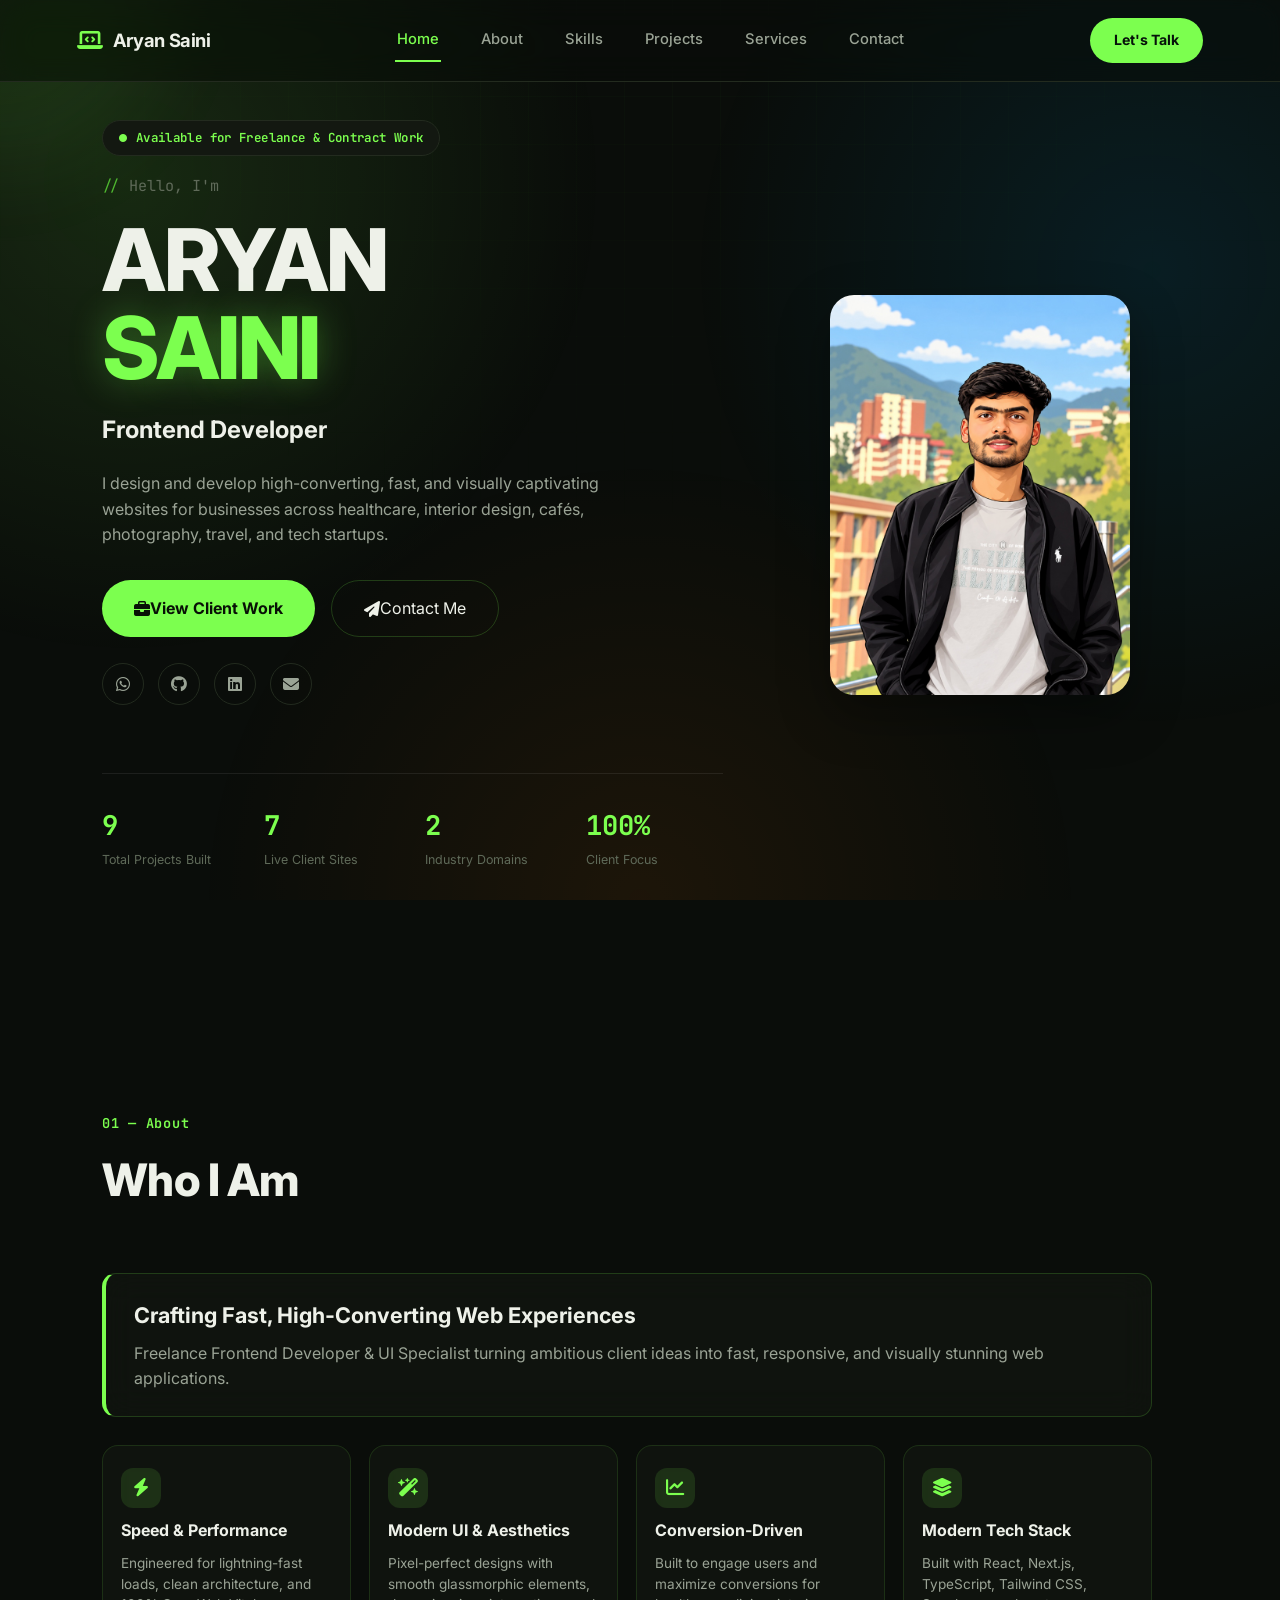
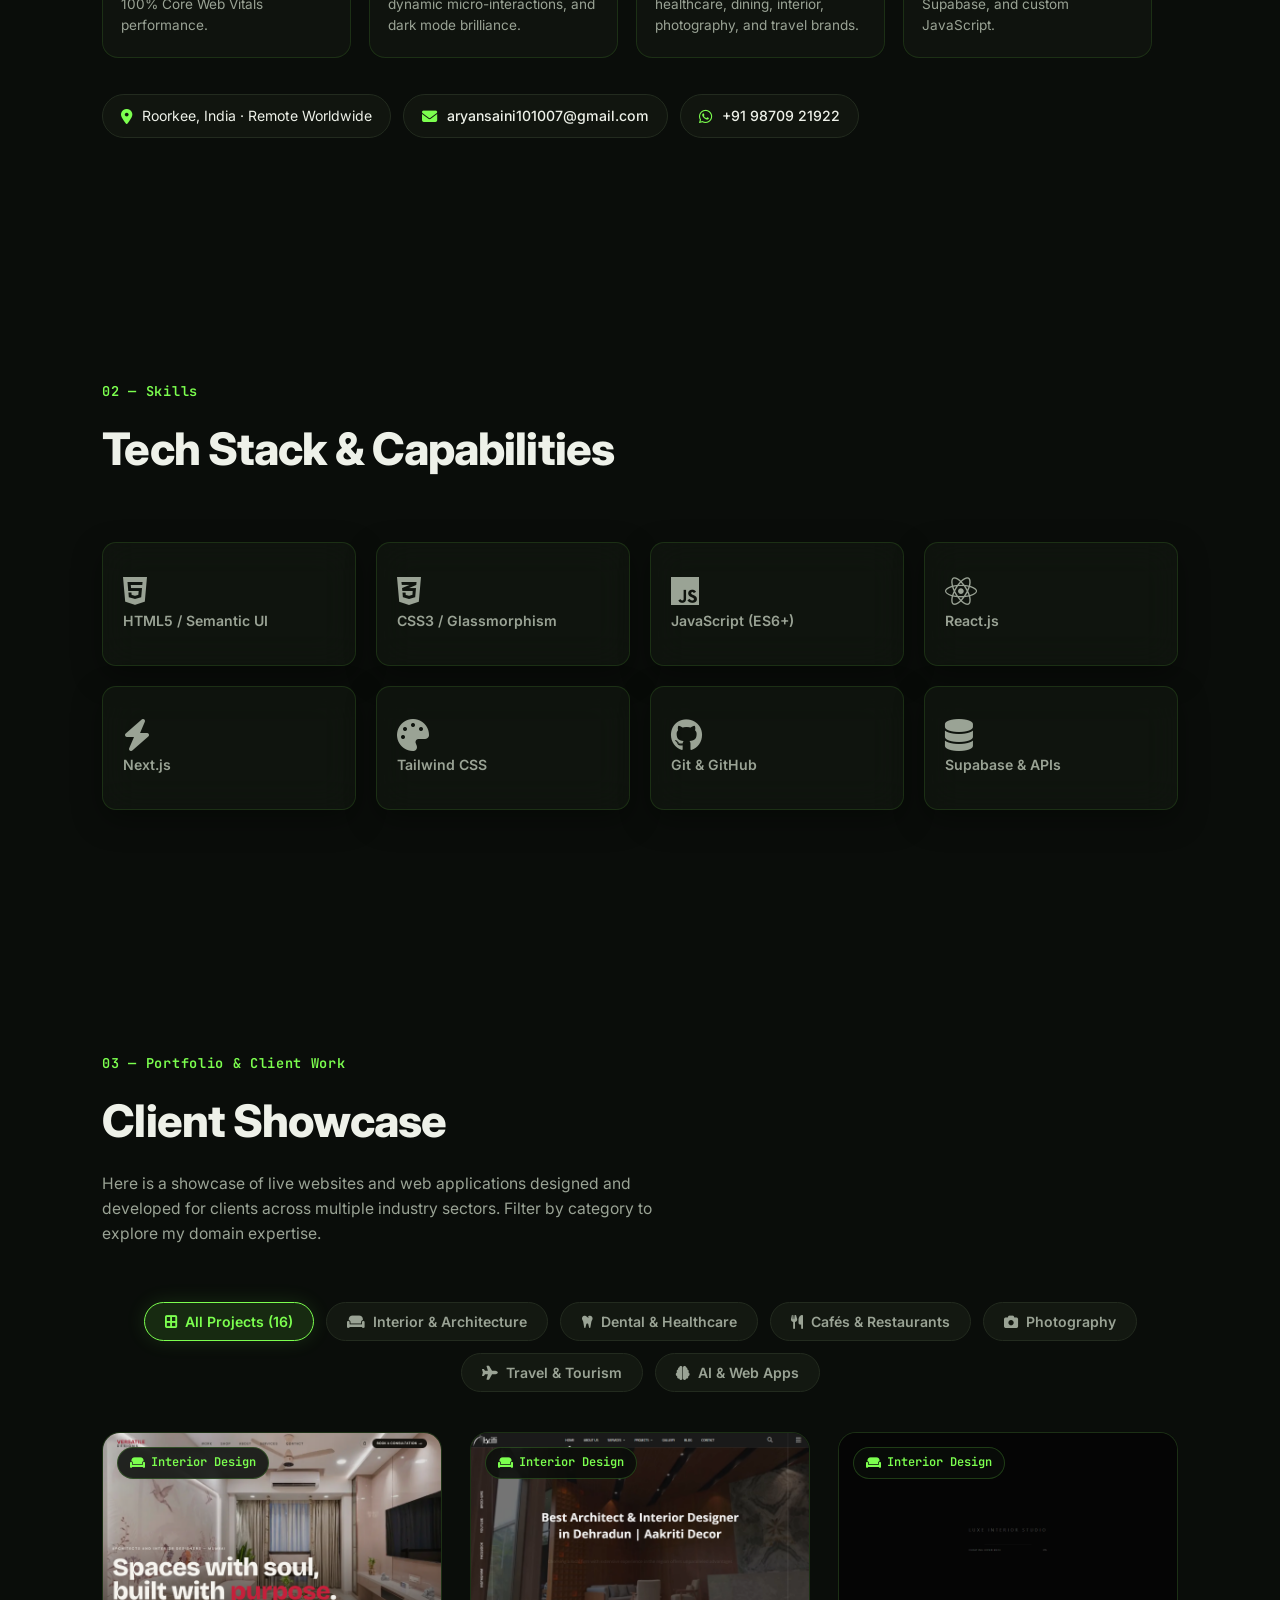
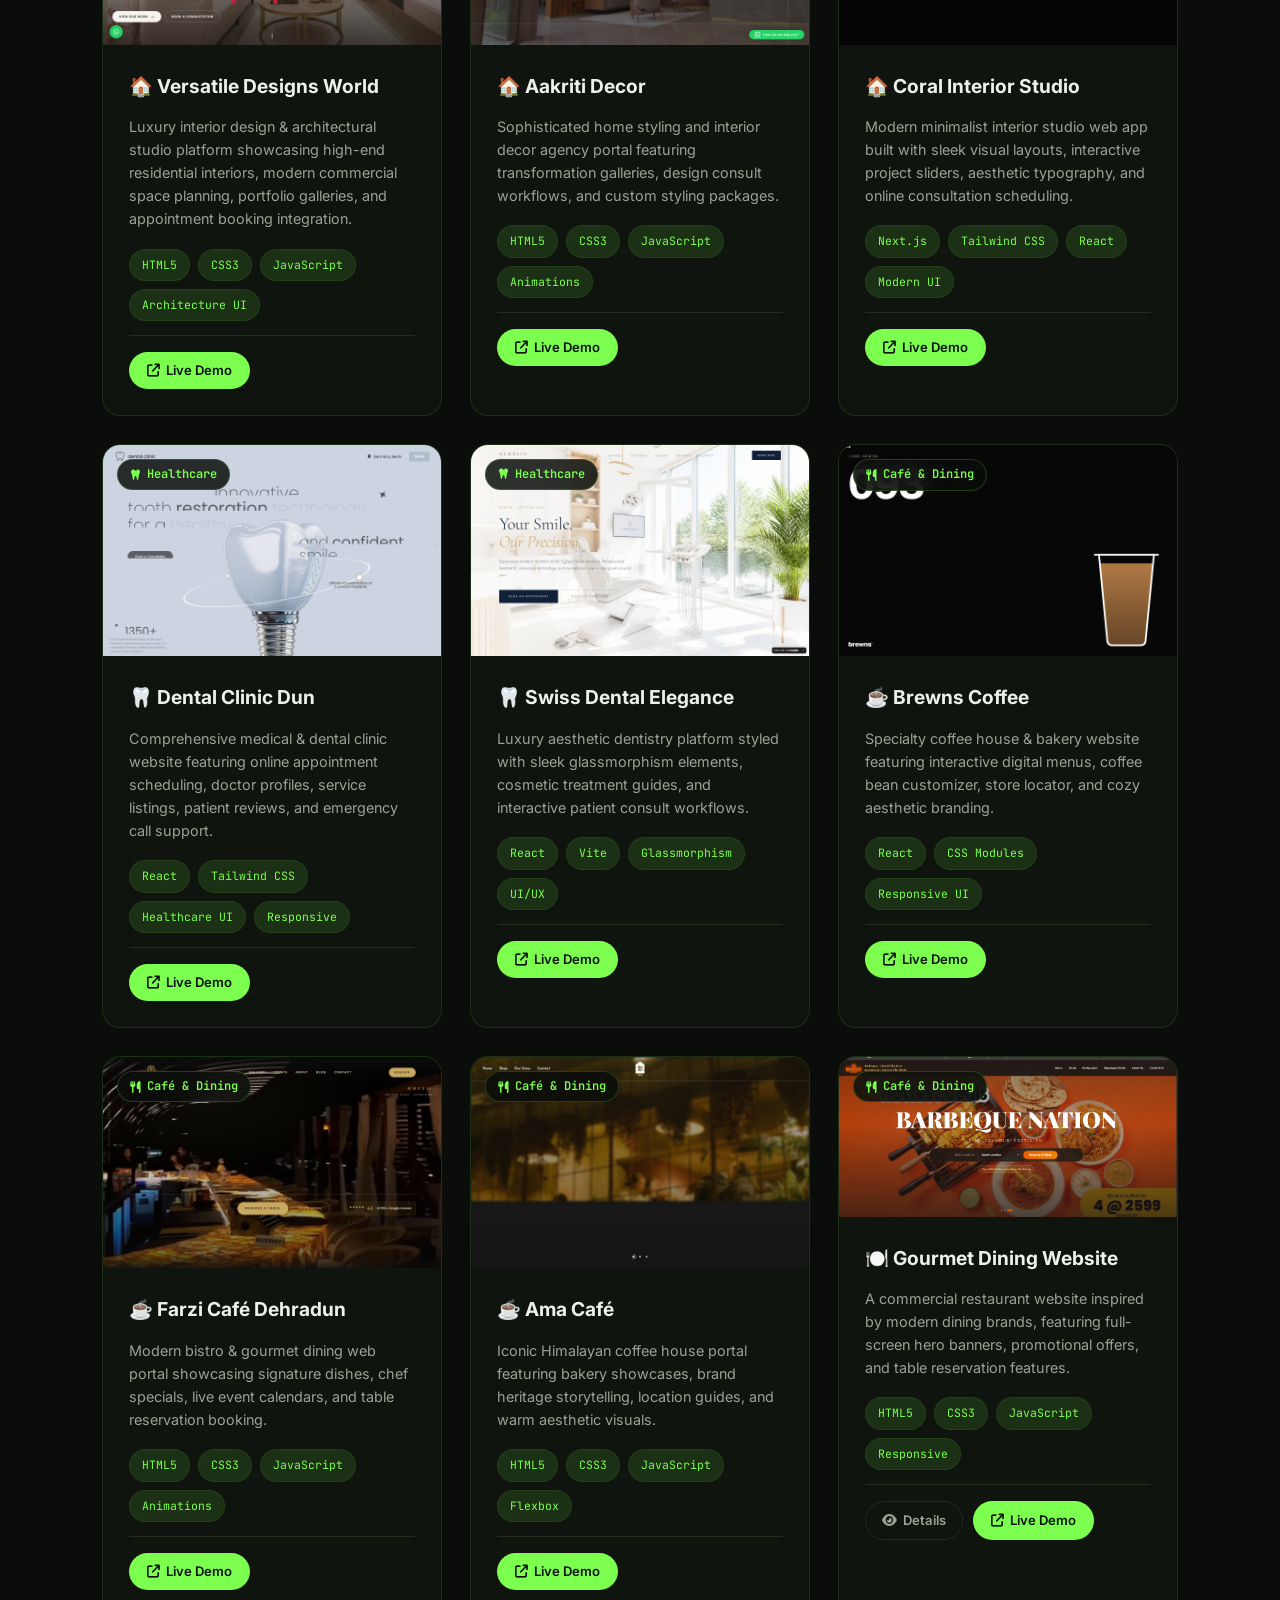
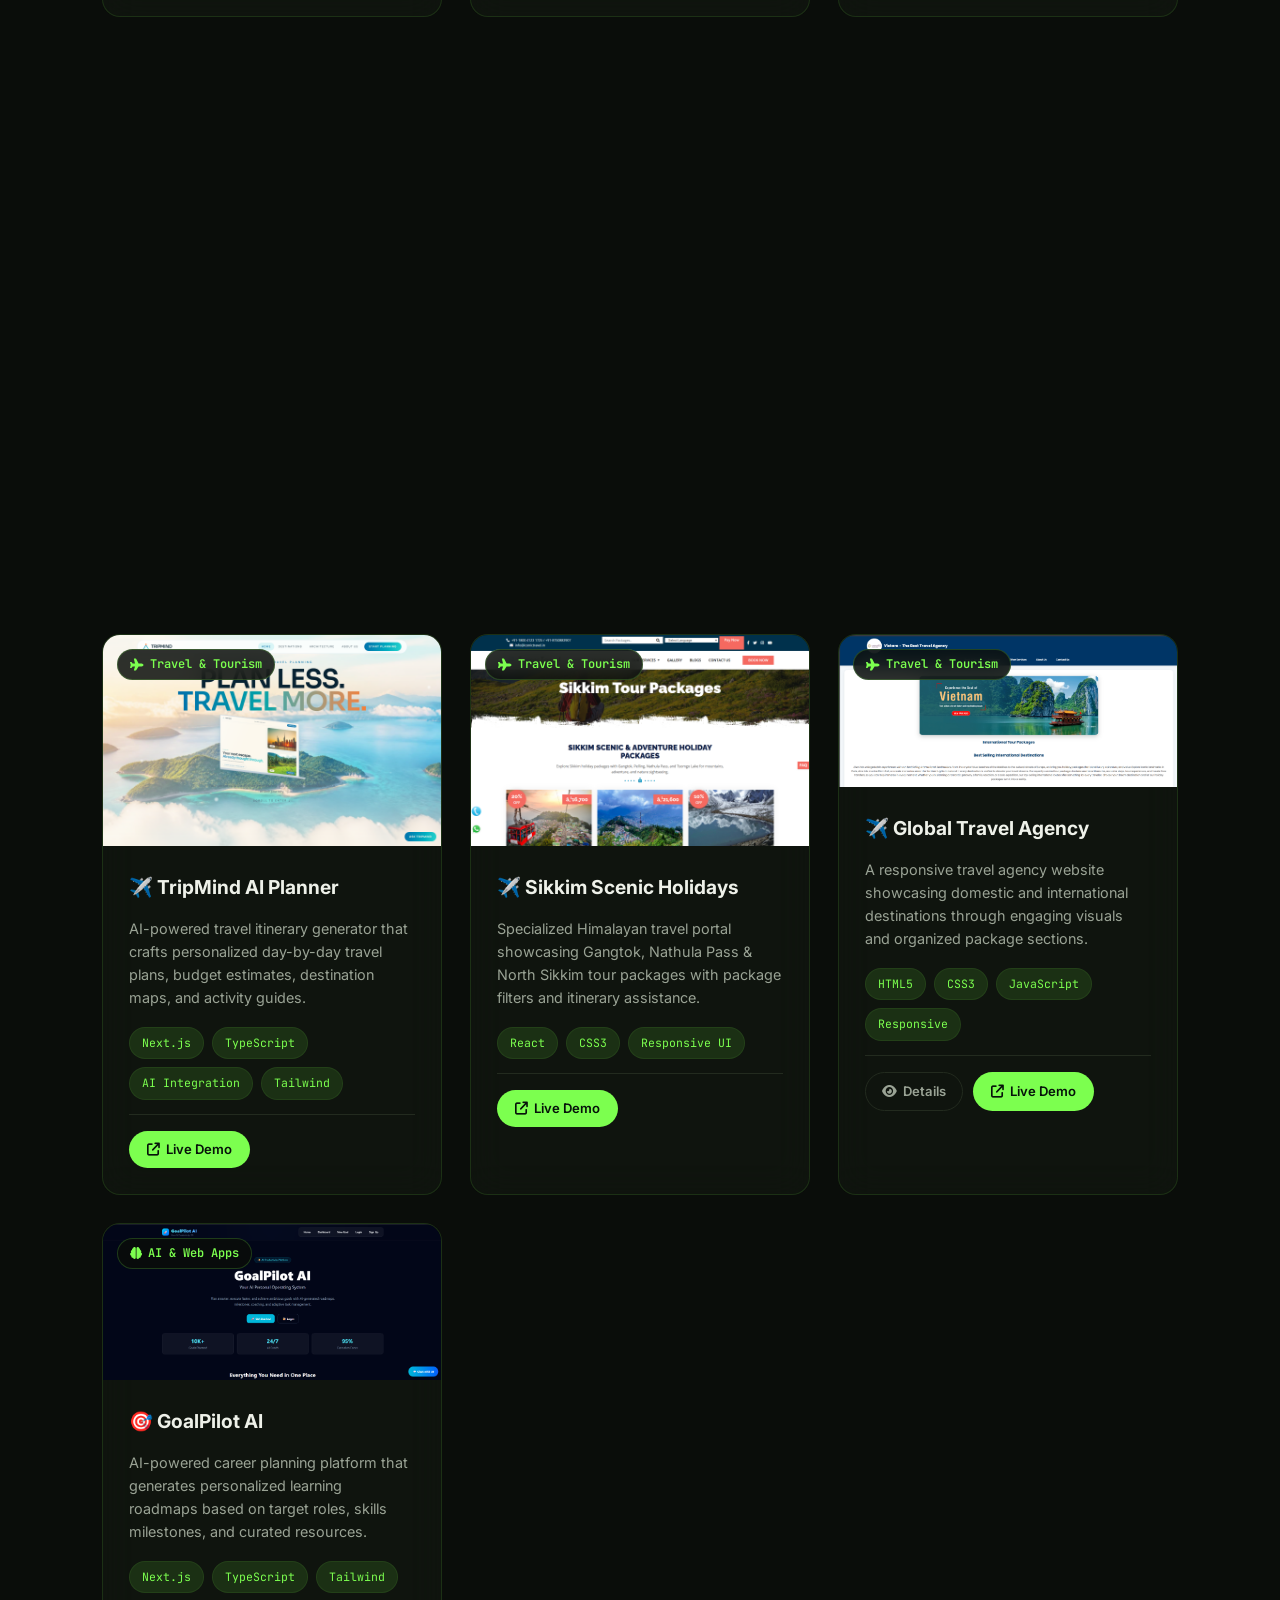
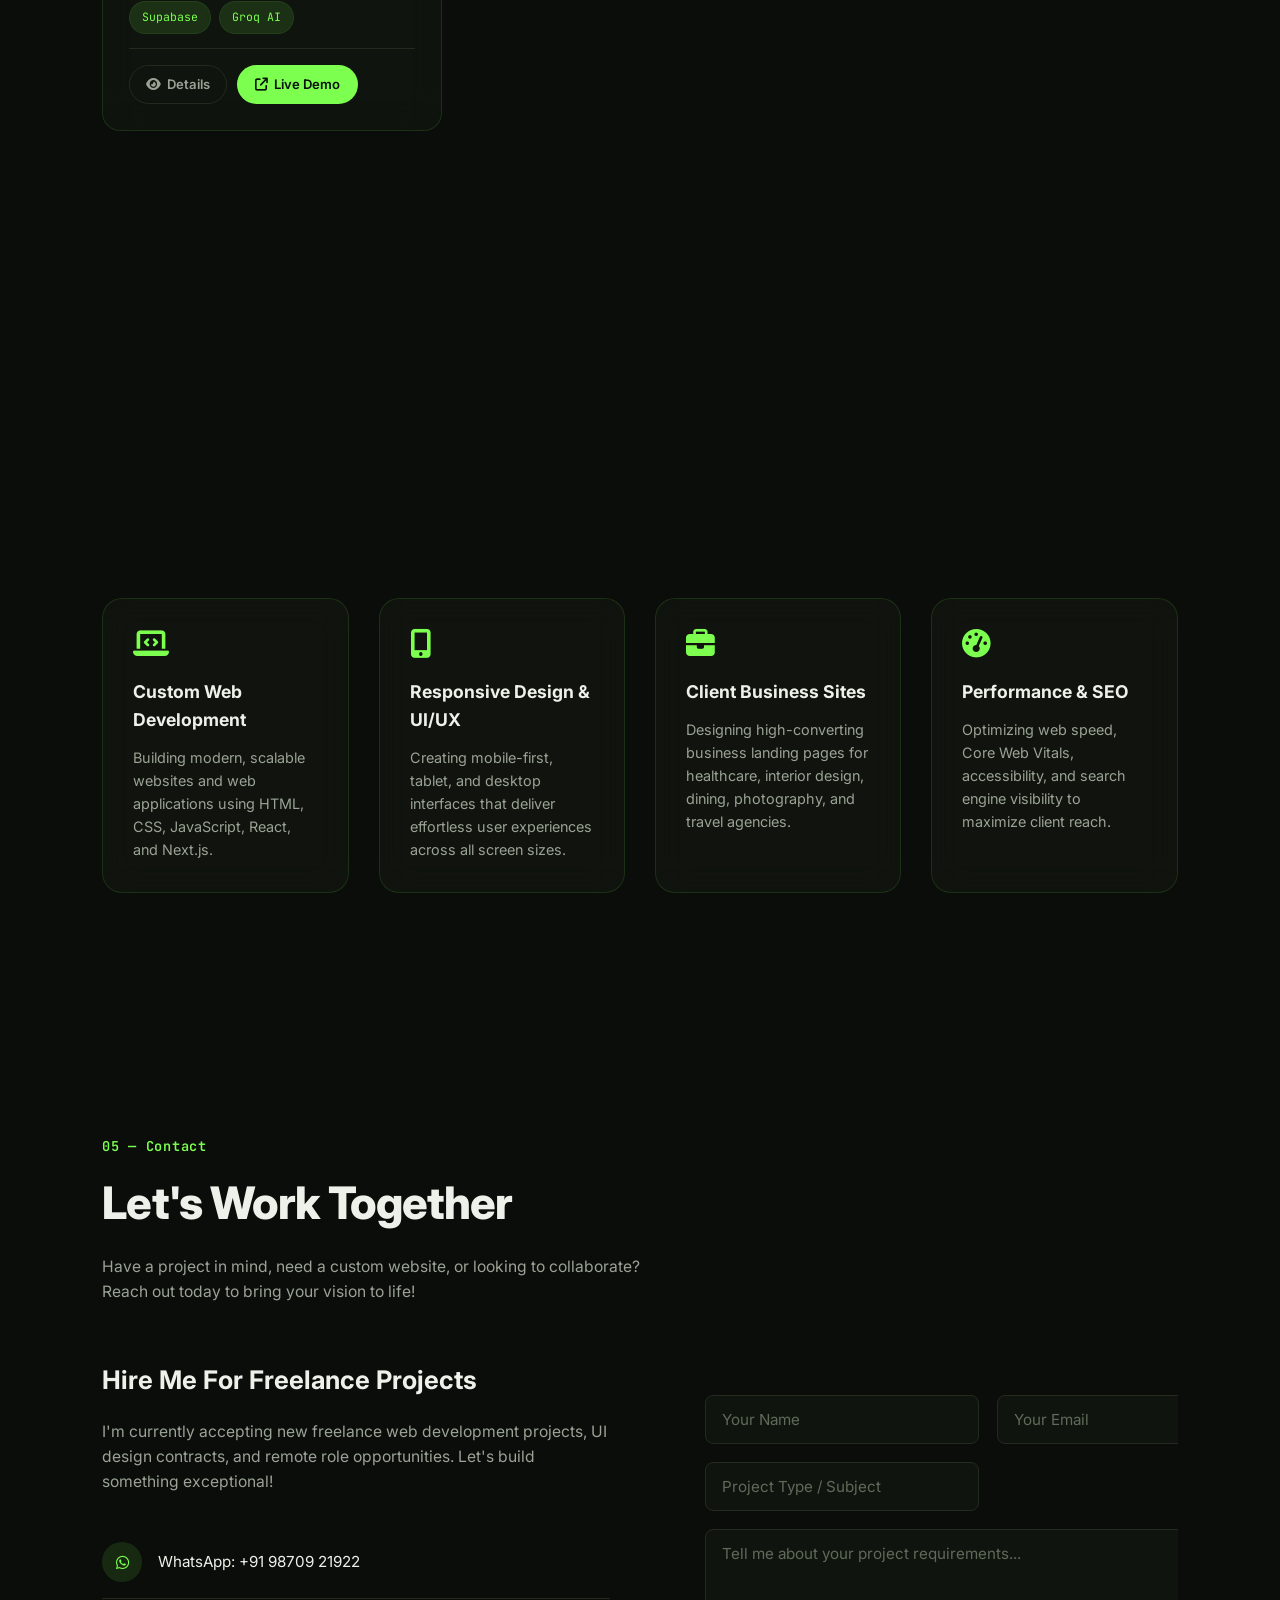
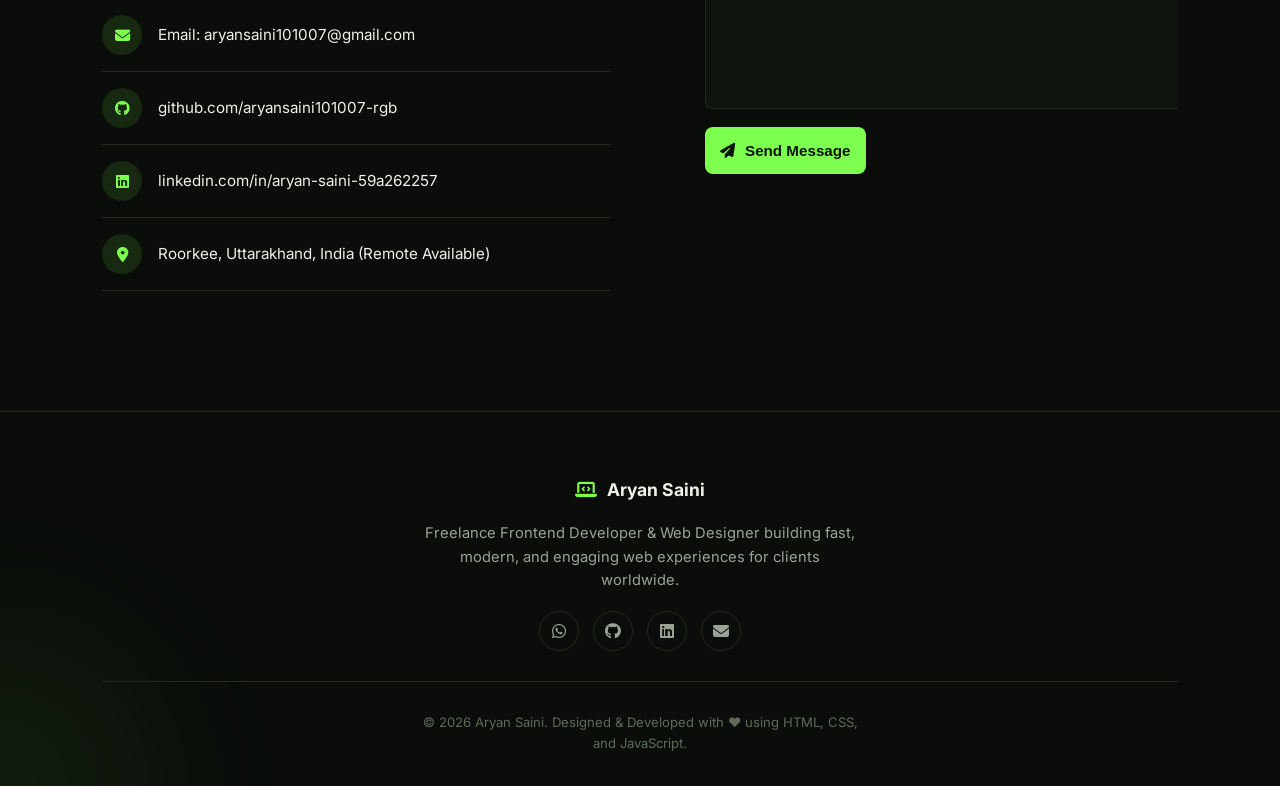
==== index.html @ 6e891639 "Transform About section with concise lead copy, 4 interactive highlight cards, and quick contact pil" ====
<!DOCTYPE html>
<html lang="en">

<head>
    <meta charset="UTF-8">
    <meta name="viewport" content="width=device-width, initial-scale=1.0">

    <title>Aryan Saini | Freelance Frontend Developer & Web Designer</title>

    <link rel="preconnect" href="https://fonts.googleapis.com">
    <link rel="preconnect" href="https://fonts.gstatic.com" crossorigin>
    <link href="https://fonts.googleapis.com/css2?family=Inter:wght@300;400;500;600;700;800;900&display=swap"
        rel="stylesheet">
    <link rel="icon" href="images/favicon.png" type="image/png">

    <link rel="stylesheet" href="https://cdnjs.cloudflare.com/ajax/libs/font-awesome/6.7.2/css/all.min.css">
    <link href="https://fonts.googleapis.com/css2?family=JetBrains+Mono:wght@400;500;600;700&display=swap"
        rel="stylesheet">
    <link rel="stylesheet" href="style.css">
</head>

<body>

    <header>
        <div class="logo"> <i class="fa-solid fa-laptop-code"></i>
            <h2>Aryan Saini</h2>
        </div>
        <nav>
            <a href="#home">Home</a>
            <a href="#about">About</a>
            <a href="#skills">Skills</a>
            <a href="#projects">Projects</a>
            <a href="#services">Services</a>
            <a href="#contact">Contact</a>
        </nav>
        <a href="#contact" class="hire-btn"> Let's Talk </a>
    </header>
    <main>
        <section id="home" class="hero">

            <div class="hero-left">

                <span class="status">

                    <i class="fa-solid fa-circle"></i>

                    Available for Freelance & Contract Work

                </span>

                <p class="small-heading">
                    Hello, I'm
                </p>

                <h1> ARYAN <br>
                    <span>SAINI</span>
                </h1>
                <h2 id="typing-text"></h2>

                <p class="hero-text"> I design and develop high-converting, fast, and visually captivating websites for businesses across healthcare, interior design, cafés, photography, travel, and tech startups. </p>

                <div class="hero-buttons">

                    <a href="#projects" class="btn-primary">
                        <i class="fa-solid fa-briefcase"></i> View Client Work
                    </a>

                    <a href="#contact" class="btn-secondary">
                        <i class="fa-solid fa-paper-plane"></i> Contact Me
                    </a>

                </div>
                <div class="hero-social">

                    <a href="https://wa.me/919870921922?text=Hello%20Aryan,%20I'd%20like%20to%20discuss%20a%20project!" target="_blank" title="WhatsApp">
                        <i class="fa-brands fa-whatsapp"></i>
                    </a>

                    <a href="https://github.com/aryansaini101007-rgb" target="_blank" title="GitHub">
                        <i class="fa-brands fa-github"></i>
                    </a>

                    <a href="https://www.linkedin.com/in/aryan-saini-59a262257" target="_blank" title="LinkedIn">
                        <i class="fa-brands fa-linkedin"></i>
                    </a>

                    <a href="mailto:aryansaini101007@gmail.com" title="Email">
                        <i class="fa-solid fa-envelope"></i>
                    </a>

                </div>

                <div class="hero-stats">

                    <div class="stat">
                        <h2 class="stat-number" data-target="16">0</h2>
                        <p>Total Projects Built</p>
                    </div>

                    <div class="stat">
                        <h2 class="stat-number" data-target="13">0</h2>
                        <p>Live Client Sites</p>
                    </div>

                    <div class="stat">
                        <h2 class="stat-number" data-target="5">0</h2>
                        <p>Industry Domains</p>
                    </div>

                    <div class="stat">
                        <h2>100%</h2>
                        <p>Client Focus</p>
                    </div>

                </div>

            </div> <!-- hero-left ends -->

            <div class="hero-right">

                <img src="images/profile.jpg" alt="Aryan Saini" loading="lazy">

            </div>

        </section>
        <section id="about" class="about">

            <div class="section-heading">

                <span>01 — About</span>

                <h2>Who I Am</h2>

            </div>

            <div class="about-container">

                <div class="about-intro-box">
                    <h3>Crafting Fast, High-Converting Web Experiences</h3>
                    <p class="about-lead">
                        Freelance Frontend Developer & UI Specialist turning ambitious client ideas into fast, responsive, and visually stunning web applications.
                    </p>
                </div>

                <!-- Interactive Highlight Cards Grid -->
                <div class="about-highlights">
                    <div class="about-card">
                        <div class="card-icon"><i class="fa-solid fa-bolt"></i></div>
                        <h4>Speed & Performance</h4>
                        <p>Engineered for lightning-fast loads, clean architecture, and 100% Core Web Vitals performance.</p>
                    </div>

                    <div class="about-card">
                        <div class="card-icon"><i class="fa-solid fa-wand-magic-sparkles"></i></div>
                        <h4>Modern UI & Aesthetics</h4>
                        <p>Pixel-perfect designs with smooth glassmorphic elements, dynamic micro-interactions, and dark mode brilliance.</p>
                    </div>

                    <div class="about-card">
                        <div class="card-icon"><i class="fa-solid fa-chart-line"></i></div>
                        <h4>Conversion-Driven</h4>
                        <p>Built to engage users and maximize conversions for healthcare, dining, interior, photography, and travel brands.</p>
                    </div>

                    <div class="about-card">
                        <div class="card-icon"><i class="fa-solid fa-layer-group"></i></div>
                        <h4>Modern Tech Stack</h4>
                        <p>Built with React, Next.js, TypeScript, Tailwind CSS, Supabase, and custom JavaScript.</p>
                    </div>
                </div>

                <!-- Interactive Quick Contact Bar -->
                <div class="about-info">
                    <div class="info-pill">
                        <i class="fa-solid fa-location-dot"></i>
                        <span>Roorkee, India · Remote Worldwide</span>
                    </div>

                    <div class="info-pill">
                        <i class="fa-solid fa-envelope"></i>
                        <a href="mailto:aryansaini101007@gmail.com">aryansaini101007@gmail.com</a>
                    </div>

                    <div class="info-pill">
                        <i class="fa-brands fa-whatsapp"></i>
                        <a href="https://wa.me/919870921922?text=Hello%20Aryan,%20I'd%20like%20to%20discuss%20a%20project!" target="_blank">+91 98709 21922</a>
                    </div>
                </div>

            </div>

        </section>
        <section id="skills" class="skills">

            <div class="section-heading">

                <span>02 — Skills</span>

                <h2>Tech Stack & Capabilities</h2>

            </div>

            <div class="skills-grid">

                <div class="skill-card">
                    <i class="fa-brands fa-html5"></i>
                    <p>HTML5 / Semantic UI</p>
                </div>

                <div class="skill-card">
                    <i class="fa-brands fa-css3-alt"></i>
                    <p>CSS3 / Glassmorphism</p>
                </div>

                <div class="skill-card">
                    <i class="fa-brands fa-js"></i>
                    <p>JavaScript (ES6+)</p>
                </div>

                <div class="skill-card">
                    <i class="fa-brands fa-react"></i>
                    <p>React.js</p>
                </div>

                <div class="skill-card">
                    <i class="fa-solid fa-bolt"></i>
                    <p>Next.js</p>
                </div>

                <div class="skill-card">
                    <i class="fa-solid fa-palette"></i>
                    <p>Tailwind CSS</p>
                </div>

                <div class="skill-card">
                    <i class="fa-brands fa-github"></i>
                    <p>Git & GitHub</p>
                </div>

                <div class="skill-card">
                    <i class="fa-solid fa-database"></i>
                    <p>Supabase & APIs</p>
                </div>

            </div>

        </section>

        <section id="projects" class="projects">

            <div class="section-heading">
                <span>03 — Portfolio & Client Work</span>
                <h2>Client Showcase</h2>

                <p>
                    Here is a showcase of live websites and web applications designed and developed for clients across multiple industry sectors. Filter by category to explore my domain expertise.
                </p>
            </div>

            <!-- Filter Buttons -->
            <div class="project-filters">
                <button class="filter-btn active" data-filter="all">
                    <i class="fa-solid fa-border-all"></i> All Projects (16)
                </button>
                <button class="filter-btn" data-filter="interior">
                    <i class="fa-solid fa-couch"></i> Interior & Architecture
                </button>
                <button class="filter-btn" data-filter="healthcare">
                    <i class="fa-solid fa-tooth"></i> Dental & Healthcare
                </button>
                <button class="filter-btn" data-filter="dining">
                    <i class="fa-solid fa-utensils"></i> Cafés & Restaurants
                </button>
                <button class="filter-btn" data-filter="photography">
                    <i class="fa-solid fa-camera"></i> Photography
                </button>
                <button class="filter-btn" data-filter="travel">
                    <i class="fa-solid fa-plane"></i> Travel & Tourism
                </button>
                <button class="filter-btn" data-filter="webapps">
                    <i class="fa-solid fa-brain"></i> AI & Web Apps
                </button>
            </div>

            <div class="projects-container">

                <!-- 1. Versatile Designs World -->
                <article class="project-card" data-category="interior">
                    <div class="project-badge"><i class="fa-solid fa-couch"></i> Interior Design</div>
                    <img src="images/interior-versatile.png" alt="Versatile Designs World" loading="lazy">
                    <div class="project-content">
                        <h3>🏠 Versatile Designs World</h3>
                        <p>
                            Luxury interior design & architectural studio platform showcasing high-end residential interiors, modern commercial space planning, portfolio galleries, and appointment booking integration.
                        </p>
                        <div class="project-tech">
                            <span>HTML5</span>
                            <span>CSS3</span>
                            <span>JavaScript</span>
                            <span>Architecture UI</span>
                        </div>
                        <div class="project-links">
                            <a href="https://www.versatiledesignsworld.com/" target="_blank" class="demo-btn">
                                <i class="fa-solid fa-arrow-up-right-from-square"></i> Live Demo
                            </a>
                        </div>
                    </div>
                </article>

                <!-- 2. Aakriti Decor -->
                <article class="project-card" data-category="interior">
                    <div class="project-badge"><i class="fa-solid fa-couch"></i> Interior Design</div>
                    <img src="images/interior-aakriti.png" alt="Aakriti Decor" loading="lazy">
                    <div class="project-content">
                        <h3>🏠 Aakriti Decor</h3>
                        <p>
                            Sophisticated home styling and interior decor agency portal featuring transformation galleries, design consult workflows, and custom styling packages.
                        </p>
                        <div class="project-tech">
                            <span>HTML5</span>
                            <span>CSS3</span>
                            <span>JavaScript</span>
                            <span>Animations</span>
                        </div>
                        <div class="project-links">
                            <a href="https://aakritidecor.com/" target="_blank" class="demo-btn">
                                <i class="fa-solid fa-arrow-up-right-from-square"></i> Live Demo
                            </a>
                        </div>
                    </div>
                </article>

                <!-- 3. Coral Interior Design -->
                <article class="project-card" data-category="interior">
                    <div class="project-badge"><i class="fa-solid fa-couch"></i> Interior Design</div>
                    <img src="images/interior-coral.png" alt="Coral Interior Design" loading="lazy">
                    <div class="project-content">
                        <h3>🏠 Coral Interior Studio</h3>
                        <p>
                            Modern minimalist interior studio web app built with sleek visual layouts, interactive project sliders, aesthetic typography, and online consultation scheduling.
                        </p>
                        <div class="project-tech">
                            <span>Next.js</span>
                            <span>Tailwind CSS</span>
                            <span>React</span>
                            <span>Modern UI</span>
                        </div>
                        <div class="project-links">
                            <a href="https://interior-design-nu-coral.vercel.app/" target="_blank" class="demo-btn">
                                <i class="fa-solid fa-arrow-up-right-from-square"></i> Live Demo
                            </a>
                        </div>
                    </div>
                </article>

                <!-- 4. Dental Clinic Dun -->
                <article class="project-card" data-category="healthcare">
                    <div class="project-badge"><i class="fa-solid fa-tooth"></i> Healthcare</div>
                    <img src="images/dental-clinic.png" alt="Dental Clinic Dun" loading="lazy">
                    <div class="project-content">
                        <h3>🦷 Dental Clinic Dun</h3>
                        <p>
                            Comprehensive medical & dental clinic website featuring online appointment scheduling, doctor profiles, service listings, patient reviews, and emergency call support.
                        </p>
                        <div class="project-tech">
                            <span>React</span>
                            <span>Tailwind CSS</span>
                            <span>Healthcare UI</span>
                            <span>Responsive</span>
                        </div>
                        <div class="project-links">
                            <a href="https://dental-clinic-dun-sigma.vercel.app/" target="_blank" class="demo-btn">
                                <i class="fa-solid fa-arrow-up-right-from-square"></i> Live Demo
                            </a>
                        </div>
                    </div>
                </article>

                <!-- 5. Swiss Dental Elegance -->
                <article class="project-card" data-category="healthcare">
                    <div class="project-badge"><i class="fa-solid fa-tooth"></i> Healthcare</div>
                    <img src="images/dental-swiss.png" alt="Swiss Dental Elegance" loading="lazy">
                    <div class="project-content">
                        <h3>🦷 Swiss Dental Elegance</h3>
                        <p>
                            Luxury aesthetic dentistry platform styled with sleek glassmorphism elements, cosmetic treatment guides, and interactive patient consult workflows.
                        </p>
                        <div class="project-tech">
                            <span>React</span>
                            <span>Vite</span>
                            <span>Glassmorphism</span>
                            <span>UI/UX</span>
                        </div>
                        <div class="project-links">
                            <a href="https://swiss-dental-elegance.lovable.app/" target="_blank" class="demo-btn">
                                <i class="fa-solid fa-arrow-up-right-from-square"></i> Live Demo
                            </a>
                        </div>
                    </div>
                </article>

                <!-- 6. Brewns Coffee -->
                <article class="project-card" data-category="dining">
                    <div class="project-badge"><i class="fa-solid fa-utensils"></i> Café & Dining</div>
                    <img src="images/cafe-brewns.png" alt="Brewns Coffee" loading="lazy">
                    <div class="project-content">
                        <h3>☕ Brewns Coffee</h3>
                        <p>
                            Specialty coffee house & bakery website featuring interactive digital menus, coffee bean customizer, store locator, and cozy aesthetic branding.
                        </p>
                        <div class="project-tech">
                            <span>React</span>
                            <span>CSS Modules</span>
                            <span>Responsive UI</span>
                        </div>
                        <div class="project-links">
                            <a href="https://brewns-coffee.vercel.app/" target="_blank" class="demo-btn">
                                <i class="fa-solid fa-arrow-up-right-from-square"></i> Live Demo
                            </a>
                        </div>
                    </div>
                </article>

                <!-- 7. Farzi Café Dehradun -->
                <article class="project-card" data-category="dining">
                    <div class="project-badge"><i class="fa-solid fa-utensils"></i> Café & Dining</div>
                    <img src="images/cafe-farzi.png" alt="Farzi Café Dehradun" loading="lazy">
                    <div class="project-content">
                        <h3>☕ Farzi Café Dehradun</h3>
                        <p>
                            Modern bistro & gourmet dining web portal showcasing signature dishes, chef specials, live event calendars, and table reservation booking.
                        </p>
                        <div class="project-tech">
                            <span>HTML5</span>
                            <span>CSS3</span>
                            <span>JavaScript</span>
                            <span>Animations</span>
                        </div>
                        <div class="project-links">
                            <a href="https://farzicafedehradun.com/" target="_blank" class="demo-btn">
                                <i class="fa-solid fa-arrow-up-right-from-square"></i> Live Demo
                            </a>
                        </div>
                    </div>
                </article>

                <!-- 8. Ama Café -->
                <article class="project-card" data-category="dining">
                    <div class="project-badge"><i class="fa-solid fa-utensils"></i> Café & Dining</div>
                    <img src="images/cafe-ama.png" alt="Ama Café" loading="lazy">
                    <div class="project-content">
                        <h3>☕ Ama Café</h3>
                        <p>
                            Iconic Himalayan coffee house portal featuring bakery showcases, brand heritage storytelling, location guides, and warm aesthetic visuals.
                        </p>
                        <div class="project-tech">
                            <span>HTML5</span>
                            <span>CSS3</span>
                            <span>JavaScript</span>
                            <span>Flexbox</span>
                        </div>
                        <div class="project-links">
                            <a href="https://amacafe.co/" target="_blank" class="demo-btn">
                                <i class="fa-solid fa-arrow-up-right-from-square"></i> Live Demo
                            </a>
                        </div>
                    </div>
                </article>

                <!-- 9. Restaurant Website -->
                <article class="project-card" data-category="dining">
                    <div class="project-badge"><i class="fa-solid fa-utensils"></i> Café & Dining</div>
                    <img src="images/restaurant.png" alt="Restaurant Website" loading="lazy">
                    <div class="project-content">
                        <h3>🍽️ Gourmet Dining Website</h3>
                        <p>
                            A commercial restaurant website inspired by modern dining brands, featuring full-screen hero banners, promotional offers, and table reservation features.
                        </p>
                        <div class="project-tech">
                            <span>HTML5</span>
                            <span>CSS3</span>
                            <span>JavaScript</span>
                            <span>Responsive</span>
                        </div>
                        <div class="project-links">
                            <a href="projects/restaurant.html" class="details-btn">
                                <i class="fa-solid fa-eye"></i> Details
                            </a>
                            <a href="https://restaurant-website-umber-sigma.vercel.app/" target="_blank" class="demo-btn">
                                <i class="fa-solid fa-arrow-up-right-from-square"></i> Live Demo
                            </a>
                        </div>
                    </div>
                </article>

                <!-- 10. Kahani Lenses -->
                <article class="project-card" data-category="photography">
                    <div class="project-badge"><i class="fa-solid fa-camera"></i> Photography</div>
                    <img src="images/photo-kahani.png" alt="Kahani Lenses" loading="lazy">
                    <div class="project-content">
                        <h3>📸 Kahani Lenses</h3>
                        <p>
                            Modern wedding & portrait photography portfolio with visual storytelling, high-definition photo galleries, client reviews, and booking inquiries.
                        </p>
                        <div class="project-tech">
                            <span>Next.js</span>
                            <span>Tailwind CSS</span>
                            <span>Masonry Gallery</span>
                        </div>
                        <div class="project-links">
                            <a href="https://kahani-lenses-nine.vercel.app/" target="_blank" class="demo-btn">
                                <i class="fa-solid fa-arrow-up-right-from-square"></i> Live Demo
                            </a>
                        </div>
                    </div>
                </article>

                <!-- 11. Stories By Prasang -->
                <article class="project-card" data-category="photography">
                    <div class="project-badge"><i class="fa-solid fa-camera"></i> Photography</div>
                    <img src="images/photo-prasang.png" alt="Stories By Prasang" loading="lazy">
                    <div class="project-content">
                        <h3>📸 Stories By Prasang</h3>
                        <p>
                            Premium destination wedding & cinematic photography studio portal featuring video film teasers, client story highlights, and inquiry forms.
                        </p>
                        <div class="project-tech">
                            <span>HTML5</span>
                            <span>CSS3</span>
                            <span>JavaScript</span>
                            <span>Video Gallery</span>
                        </div>
                        <div class="project-links">
                            <a href="https://storiesbyprasang.in/" target="_blank" class="demo-btn">
                                <i class="fa-solid fa-arrow-up-right-from-square"></i> Live Demo
                            </a>
                        </div>
                    </div>
                </article>

                <!-- 12. Travel In Haridwar -->
                <article class="project-card" data-category="travel">
                    <div class="project-badge"><i class="fa-solid fa-plane"></i> Travel & Tourism</div>
                    <img src="images/travel-haridwar.png" alt="Travel In Haridwar" loading="lazy">
                    <div class="project-content">
                        <h3>✈️ Travel In Haridwar</h3>
                        <p>
                            Comprehensive spiritual & eco-tourism portal providing Haridwar pilgrimage packages, taxi rentals, local sightseeing guides, and WhatsApp booking.
                        </p>
                        <div class="project-tech">
                            <span>HTML5</span>
                            <span>CSS3</span>
                            <span>JavaScript</span>
                            <span>Tourism UI</span>
                        </div>
                        <div class="project-links">
                            <a href="https://www.travelinharidwar.com/" target="_blank" class="demo-btn">
                                <i class="fa-solid fa-arrow-up-right-from-square"></i> Live Demo
                            </a>
                        </div>
                    </div>
                </article>

                <!-- 13. TripMind AI Planner -->
                <article class="project-card" data-category="travel">
                    <div class="project-badge"><i class="fa-solid fa-plane"></i> Travel & Tourism</div>
                    <img src="images/travel-tripmind.png" alt="TripMind AI Planner" loading="lazy">
                    <div class="project-content">
                        <h3>✈️ TripMind AI Planner</h3>
                        <p>
                            AI-powered travel itinerary generator that crafts personalized day-by-day travel plans, budget estimates, destination maps, and activity guides.
                        </p>
                        <div class="project-tech">
                            <span>Next.js</span>
                            <span>TypeScript</span>
                            <span>AI Integration</span>
                            <span>Tailwind</span>
                        </div>
                        <div class="project-links">
                            <a href="https://tripmind-ai-planner.vercel.app/" target="_blank" class="demo-btn">
                                <i class="fa-solid fa-arrow-up-right-from-square"></i> Live Demo
                            </a>
                        </div>
                    </div>
                </article>

                <!-- 14. Sikkim Tour Packages -->
                <article class="project-card" data-category="travel">
                    <div class="project-badge"><i class="fa-solid fa-plane"></i> Travel & Tourism</div>
                    <img src="images/travel-sikkim.png" alt="Sikkim Tour Packages" loading="lazy">
                    <div class="project-content">
                        <h3>✈️ Sikkim Scenic Holidays</h3>
                        <p>
                            Specialized Himalayan travel portal showcasing Gangtok, Nathula Pass & North Sikkim tour packages with package filters and itinerary assistance.
                        </p>
                        <div class="project-tech">
                            <span>React</span>
                            <span>CSS3</span>
                            <span>Responsive UI</span>
                        </div>
                        <div class="project-links">
                            <a href="https://share.google/ImtazFfpOoxJ4PIhG" target="_blank" class="demo-btn">
                                <i class="fa-solid fa-arrow-up-right-from-square"></i> Live Demo
                            </a>
                        </div>
                    </div>
                </article>

                <!-- 15. Travel Agency Website -->
                <article class="project-card" data-category="travel">
                    <div class="project-badge"><i class="fa-solid fa-plane"></i> Travel & Tourism</div>
                    <img src="images/travel.png" alt="Travel Agency Website" loading="lazy">
                    <div class="project-content">
                        <h3>✈️ Global Travel Agency</h3>
                        <p>
                            A responsive travel agency website showcasing domestic and international destinations through engaging visuals and organized package sections.
                        </p>
                        <div class="project-tech">
                            <span>HTML5</span>
                            <span>CSS3</span>
                            <span>JavaScript</span>
                            <span>Responsive</span>
                        </div>
                        <div class="project-links">
                            <a href="projects/travel.html" class="details-btn">
                                <i class="fa-solid fa-eye"></i> Details
                            </a>
                            <a href="https://travel-agency-project-2026.vercel.app/" target="_blank" class="demo-btn">
                                <i class="fa-solid fa-arrow-up-right-from-square"></i> Live Demo
                            </a>
                        </div>
                    </div>
                </article>

                <!-- 16. GoalPilot AI -->
                <article class="project-card" data-category="webapps">
                    <div class="project-badge"><i class="fa-solid fa-brain"></i> AI & Web Apps</div>
                    <img src="images/goalpilot.png" alt="GoalPilot AI" loading="lazy">
                    <div class="project-content">
                        <h3>🎯 GoalPilot AI</h3>
                        <p>
                            AI-powered career planning platform that generates personalized learning roadmaps based on target roles, skills milestones, and curated resources.
                        </p>
                        <div class="project-tech">
                            <span>Next.js</span>
                            <span>TypeScript</span>
                            <span>Tailwind</span>
                            <span>Supabase</span>
                            <span>Groq AI</span>
                        </div>
                        <div class="project-links">
                            <a href="projects/goalpilot.html" class="details-btn">
                                <i class="fa-solid fa-eye"></i> Details
                            </a>
                            <a href="https://goal-pilot-ai-ruby.vercel.app/" target="_blank" class="demo-btn">
                                <i class="fa-solid fa-arrow-up-right-from-square"></i> Live Demo
                            </a>
                        </div>
                    </div>
                </article>

            </div>

        </section>
        <section id="services" class="services">

            <div class="section-heading">
                <span>04 — Services</span>
                <h2>What I Offer Clients</h2>

                <p>
                    I build high-converting, modern, responsive websites and web applications tailored for businesses, agencies, and individual clients.
                </p>
            </div>

            <div class="services-grid">

                <div class="service-card">
                    <i class="fa-solid fa-laptop-code"></i>
                    <h3>Custom Web Development</h3>
                    <p>
                        Building modern, scalable websites and web applications using HTML, CSS, JavaScript, React, and Next.js.
                    </p>
                </div>

                <div class="service-card">
                    <i class="fa-solid fa-mobile-screen-button"></i>
                    <h3>Responsive Design & UI/UX</h3>
                    <p>
                        Creating mobile-first, tablet, and desktop interfaces that deliver effortless user experiences across all screen sizes.
                    </p>
                </div>

                <div class="service-card">
                    <i class="fa-solid fa-briefcase"></i>
                    <h3>Client Business Sites</h3>
                    <p>
                        Designing high-converting business landing pages for healthcare, interior design, dining, photography, and travel agencies.
                    </p>
                </div>

                <div class="service-card">
                    <i class="fa-solid fa-gauge-high"></i>
                    <h3>Performance & SEO</h3>
                    <p>
                        Optimizing web speed, Core Web Vitals, accessibility, and search engine visibility to maximize client reach.
                    </p>
                </div>

            </div>

        </section>
        <section id="contact" class="contact">

            <div class="section-heading">
                <span>05 — Contact</span>
                <h2>Let's Work Together</h2>

                <p>
                    Have a project in mind, need a custom website, or looking to collaborate? Reach out today to bring your vision to life!
                </p>
            </div>

            <div class="contact-container">
                <div class="contact-info">

                    <h3>Hire Me For Freelance Projects</h3>

                    <p>
                        I'm currently accepting new freelance web development projects, UI design contracts, and remote role opportunities. Let's build something exceptional!
                    </p>

                    <div class="contact-item">
                        <i class="fa-brands fa-whatsapp"></i>
                        <a href="https://wa.me/919870921922?text=Hello%20Aryan,%20I'd%20like%20to%20discuss%20a%20project!" target="_blank">
                            WhatsApp: +91 98709 21922
                        </a>
                    </div>

                    <div class="contact-item">
                        <i class="fa-solid fa-envelope"></i>
                        <a href="mailto:aryansaini101007@gmail.com">
                            Email: aryansaini101007@gmail.com
                        </a>
                    </div>

                    <div class="contact-item">
                        <i class="fa-brands fa-github"></i>
                        <a href="https://github.com/aryansaini101007-rgb" target="_blank">
                            github.com/aryansaini101007-rgb
                        </a>
                    </div>

                    <div class="contact-item">
                        <i class="fa-brands fa-linkedin"></i>
                        <a href="https://www.linkedin.com/in/aryan-saini-59a262257" target="_blank">
                            linkedin.com/in/aryan-saini-59a262257
                        </a>
                    </div>

                    <div class="contact-item">
                        <i class="fa-solid fa-location-dot"></i>
                        <span>Roorkee, Uttarakhand, India (Remote Available)</span>
                    </div>

                </div>
                <form class="contact-form">

                    <input type="text" name="name" placeholder="Your Name" required>

                    <input type="email" name="email" placeholder="Your Email" required>

                    <input type="text" name="subject" placeholder="Project Type / Subject">

                    <textarea name="message" rows="6" placeholder="Tell me about your project requirements..." required></textarea>

                    <button type="submit">
                        <i class="fa-solid fa-paper-plane"></i>
                        Send Message
                    </button>

                </form>

            </div>
        </section>
    </main>

    <footer>

        <div class="footer-content">

            <div class="footer-logo">
                <i class="fa-solid fa-laptop-code"></i>
                <span>Aryan Saini</span>
            </div>

            <p>
                Freelance Frontend Developer & Web Designer building fast, modern, and engaging web experiences for clients worldwide.
            </p>

            <div class="footer-social">

                <a href="https://wa.me/919870921922?text=Hello%20Aryan,%20I'd%20like%20to%20discuss%20a%20project!" target="_blank" title="WhatsApp">
                    <i class="fa-brands fa-whatsapp"></i>
                </a>

                <a href="https://github.com/aryansaini101007-rgb" target="_blank" title="GitHub">
                    <i class="fa-brands fa-github"></i>
                </a>

                <a href="https://www.linkedin.com/in/aryan-saini-59a262257" target="_blank" title="LinkedIn">
                    <i class="fa-brands fa-linkedin"></i>
                </a>

                <a href="mailto:aryansaini101007@gmail.com" title="Email">
                    <i class="fa-solid fa-envelope"></i>
                </a>

            </div>

            <hr>

            <p>
                © 2026 Aryan Saini. Designed & Developed with ❤️ using HTML, CSS, and JavaScript.
            </p>

        </div>

    </footer>
    <script src="script.js"></script>
</body>

</html>
---- style.css ----
/* ============================================
   Aryan Saini — Portfolio
   Theme: Terminal Noir — near-black canvas,
   acid-lime accent, monospace "code" accents
   ============================================ */
html,
body {

  overflow-x: hidden;

}

:root {
  --bg: #0a0d0a;
  --bg-soft: #10140f;
  --surface: #131811;
  --surface-2: #181f15;
  --border: #232b1f;
  --text: #eef1e9;
  --text-dim: #9aa395;
  --text-faint: #5f6a59;
  --accent: #7CFF4F;
  --accent-dim: #4fb830;
  --accent-soft: rgba(124, 255, 79, 0.12);
  --accent-glow: rgba(124, 255, 79, 0.35);
  --danger: #ff6b6b;

  --font-display: 'Inter', sans-serif;
  --font-body: 'Inter', sans-serif;
  --font-mono: 'JetBrains Mono', 'Courier New', monospace;

  --radius: 14px;
  --radius-sm: 8px;
  --max-width: 1180px;

  --shadow-glow: 0 0 40px rgba(124, 255, 79, 0.08);
}

* {
  margin: 0;
  padding: 0;
  box-sizing: border-box;
}

html {
  scroll-behavior: smooth;
}

body {
  background: var(--bg);
  color: var(--text);
  font-family: var(--font-body);
  line-height: 1.6;
  overflow-x: hidden;
}

body::before {
  content: "";
  position: fixed;
  inset: 0;
  z-index: -2;
  background:
    radial-gradient(circle at 10% 20%, rgba(124, 255, 79, .12), transparent 35%),
    radial-gradient(circle at 90% 30%, rgba(0, 180, 255, .10), transparent 35%),
    radial-gradient(circle at 50% 100%, rgba(255, 120, 0, .08), transparent 40%);
  animation: bgMove 15s ease-in-out infinite alternate;
}

@keyframes bgMove {

  0% {
    transform: translate(0, 0) scale(1);
  }

  100% {
    transform: translate(-40px, -30px) scale(1.15);
  }

}

body::after {
  content: "";
  position: fixed;
  inset: 0;
  z-index: -1;
  background-image:
    linear-gradient(rgba(124, 255, 79, 0.025) 1px, transparent 1px),
    linear-gradient(90deg, rgba(124, 255, 79, 0.025) 1px, transparent 1px);
  background-size: 48px 48px;
  pointer-events: none;
  mask-image: radial-gradient(ellipse 1200px 800px at 50% 0%, black 0%, transparent 70%);
}

a {
  text-decoration: none;
  color: inherit;
}

ul {
  list-style: none;
}

img {
  max-width: 100%;
  display: block;
}

section {
  padding: 120px 8vw;
  max-width: 1440px;
  margin: 0 auto;
}

::selection {
  background: var(--accent);
  color: #06120a;
}

/* Scrollbar */
::-webkit-scrollbar {
  width: 10px;
}

::-webkit-scrollbar-track {
  background: var(--bg);
}

::-webkit-scrollbar-thumb {
  background: var(--surface-2);
  border-radius: 10px;
}

::-webkit-scrollbar-thumb:hover {
  background: var(--accent-dim);
}

/* Focus visibility */
a:focus-visible,
button:focus-visible,
input:focus-visible,
textarea:focus-visible {
  outline: 2px solid var(--accent);
  outline-offset: 3px;
}

header {
  position: fixed;
  top: 0;
  left: 0;
  right: 0;
  z-index: 1000;
  display: flex;
  align-items: center;
  justify-content: space-between;
  padding: 18px 6vw;
  background: rgba(10, 13, 10, 0.55);
  backdrop-filter: blur(16px) saturate(140%);
  border-bottom: 1px solid var(--border);
  transition: background 0.3s ease, border-color 0.3s ease;
}

header.scrolled {
  background: rgba(10, 13, 10, 0.85);
}

.logo {
  display: flex;
  align-items: center;
  gap: 10px;
}

.logo i {
  color: var(--accent);
  font-size: 1.3rem;
}

.logo h2 {
  font-size: 1.15rem;
  font-weight: 700;
  letter-spacing: -0.02em;
}

nav {
  display: flex;
  align-items: center;
  gap: 38px;
}

nav a {
  position: relative;
  font-size: 0.92rem;
  font-weight: 500;
  color: var(--text-dim);
  padding: 4px 2px;
  transition: color 0.25s ease;
}

nav a::before {
  content: "";
  position: absolute;
  left: 0;
  bottom: -6px;
  width: 0;
  height: 2px;
  background: var(--accent);
  transition: width 0.25s ease;
}

nav a:hover,
nav a.active {
  color: var(--text);
}

nav a:hover::before,
nav a.active::before {
  width: 100%;
}

nav a.active {
  color: var(--accent);
}

.hire-btn {
  background: var(--accent);
  color: #06120a;
  font-weight: 700;
  font-size: 0.88rem;
  padding: 11px 24px;
  border-radius: 100px;
  transition: transform 0.25s ease, box-shadow 0.25s ease;
  box-shadow: 0 0 0 0 var(--accent-glow);
}

.hire-btn:hover {

  transform:
    translateY(-4px) scale(1.03);

  box-shadow:
    0 10px 30px var(--accent-glow);

}

.nav-toggle {
  display: none;
  flex-direction: column;
  gap: 5px;
  background: none;
  border: none;
  cursor: pointer;
  z-index: 1100;
}

.nav-toggle span {
  width: 24px;
  height: 2px;
  background: var(--text);
  transition: all 0.3s ease;
}

.hero {

  display: grid;

  grid-template-columns: 1.1fr .7fr;

  align-items: center;

  gap: 60px;

  min-height: 100vh;

}

.hero-left {
  display: flex;
  flex-direction: column;
  gap: 18px;
}

.status {
  display: inline-flex;
  align-items: center;
  gap: 8px;
  width: fit-content;
  padding: 7px 16px;
  border: 1px solid var(--border);
  border-radius: 100px;
  font-size: 0.78rem;
  font-weight: 600;
  letter-spacing: 0.03em;
  color: var(--accent);
  background: var(--surface);
  font-family: var(--font-mono);
}

.status i {
  font-size: 0.5rem;
  color: var(--accent);
  animation: pulse-dot 2s ease-in-out infinite;
}

@keyframes pulse-dot {

  0%,
  100% {
    opacity: 1;
  }

  50% {
    opacity: 0.35;
  }
}

.small-heading {
  font-family: var(--font-mono);
  color: var(--text-faint);
  font-size: 0.95rem;
}

.small-heading::before {
  content: "// ";
  color: var(--accent-dim);
}

.hero-left h1 {
  font-size: clamp(3rem, 7vw, 5.4rem);
  font-weight: 800;
  line-height: 1.02;
  letter-spacing: -0.03em;
}

.hero-left h1 span {
  color: var(--accent);
  text-shadow: 0 0 36px var(--accent-glow);
}

.hero-left h3 {
  font-size: 1.05rem;
  font-weight: 500;
  color: var(--text-dim);
  letter-spacing: 0.01em;
}

.hero-text {
  max-width: 540px;
  color: var(--text-dim);
  font-size: 1rem;
  margin-top: 4px;
}

.hero-buttons {
  display: flex;
  gap: 16px;
  margin-top: 14px;
}

.btn-primary,
.btn-secondary {

  position: relative;

  overflow: hidden;

  transition:
    transform .25s ease,
    box-shadow .25s ease;

}

.btn-primary {

  display: inline-flex;

  align-items: center;

  justify-content: center;

  padding: 15px 32px;

  border-radius: 999px;

  background: var(--accent);

  color: #081106;

  font-weight: 700;

  border: none;

  transition: .3s;

}

.btn-primary:hover {
  transform: translateY(-4px);
  box-shadow: 0 8px 28px var(--accent-glow);
}

.btn-secondary {

  display: inline-flex;

  align-items: center;

  justify-content: center;

  padding: 15px 32px;

  border-radius: 999px;

  border: 1px solid rgba(124, 255, 79, .2);

  background: transparent;

  color: var(--text);

  transition: .3s;

}

.btn-secondary:hover {
  border-color: var(--accent);
  color: var(--accent);
  transform: translateY(-4px);
}

.hero-social {
  display: flex;
  gap: 14px;
  margin-top: 8px;
}

.hero-social a {
  width: 42px;
  height: 42px;
  display: flex;
  align-items: center;
  justify-content: center;
  border: 1px solid var(--border);
  border-radius: 50%;
  color: var(--text-dim);
  transition: all 0.25s ease;
}

.hero-social a:hover {

  border-color: var(--accent);

  color: var(--accent);

  transform:
    translateY(-4px) scale(1.08);

  box-shadow:
    0 0 18px rgba(124, 255, 79, .08)
}

.hero-stats {
  display: grid;
  grid-template-columns: repeat(4, 1fr);
  gap: 25px;
  margin-top: 50px;
  padding-top: 30px;
  border-top: 1px solid rgba(255, 255, 255, .08);
}


.hero-stats h2 {
  font-family: var(--font-mono);
  font-size: 1.7rem;
  font-weight: 700;
  color: var(--accent);
}

.hero-stats p {
  font-size: 0.78rem;
  color: var(--text-faint);
  margin-top: 2px;
  white-space: nowrap;
}

.hero-right {

  display: flex;

  justify-content: flex-end;

  align-items: center;

}

.hero-right::before {
  display: none;
}

.hero-right img {

  width: 300px;

  height: 400px;

  object-fit: cover;

  border-radius: 24px;

  display: block;

  margin: auto;

  box-shadow:
    0 20px 50px rgba(0, 0, 0, .35);

}

@keyframes floatHero {

  0%,
  100% {

    transform: translateY(0);

  }

  50% {

    transform: translateY(-12px);

  }

}

.section-heading {
  margin-bottom: 56px;
  max-width: 640px;
}

.section-heading span {
  font-family: var(--font-mono);
  color: var(--accent);
  font-size: 0.85rem;
  font-weight: 600;
  letter-spacing: 0.05em;
}

.section-heading h2 {
  font-size: clamp(2rem, 4vw, 2.8rem);
  font-weight: 800;
  letter-spacing: -0.02em;
  margin-top: 10px;
}

.section-heading p {
  color: var(--text-dim);
  margin-top: 14px;
  font-size: 0.98rem;
  max-width: 560px;
}

.about-container {
  max-width: 1050px;
  display: flex;
  flex-direction: column;
  gap: 28px;
}

.about-intro-box {
  background: rgba(19, 24, 17, 0.6);
  border: 1px solid rgba(124, 255, 79, 0.18);
  border-left: 4px solid var(--accent);
  border-radius: var(--radius);
  padding: 24px 28px;
  backdrop-filter: blur(16px);
}

.about-intro-box h3 {
  font-size: 1.35rem;
  font-weight: 700;
  color: var(--text);
  margin-bottom: 8px;
}

.about-lead {
  color: var(--text-dim);
  font-size: 1rem;
  line-height: 1.6;
}

/* Interactive Highlights Grid */
.about-highlights {
  display: grid;
  grid-template-columns: repeat(4, 1fr);
  gap: 18px;
}

.about-card {
  background: rgba(19, 24, 17, 0.65);
  backdrop-filter: blur(16px);
  -webkit-backdrop-filter: blur(16px);
  border: 1px solid rgba(124, 255, 79, 0.12);
  border-radius: 16px;
  padding: 22px 18px;
  display: flex;
  flex-direction: column;
  gap: 10px;
  transition: all 0.35s ease;
  position: relative;
  overflow: hidden;
}

.about-card:hover {
  transform: translateY(-6px) scale(1.02);
  border-color: rgba(124, 255, 79, 0.4);
  box-shadow: 0 0 25px rgba(124, 255, 79, 0.15), 0 15px 35px rgba(0, 0, 0, 0.4);
}

.card-icon {
  width: 40px;
  height: 40px;
  border-radius: 12px;
  background: var(--accent-soft);
  color: var(--accent);
  display: flex;
  align-items: center;
  justify-content: center;
  font-size: 1.15rem;
  transition: transform 0.3s ease, background 0.3s ease, color 0.3s ease;
}

.about-card:hover .card-icon {
  transform: scale(1.1) rotate(6deg);
  background: var(--accent);
  color: #06120a;
}

.about-card h4 {
  font-size: 1rem;
  font-weight: 700;
  color: var(--text);
}

.about-card p {
  font-size: 0.85rem;
  color: var(--text-dim);
  line-height: 1.5;
}

/* Interactive Quick Contact Bar */
.about-info {
  display: flex;
  flex-wrap: wrap;
  gap: 12px;
  padding-top: 8px;
}

.info-pill {
  display: inline-flex;
  align-items: center;
  gap: 10px;
  padding: 10px 18px;
  background: rgba(19, 24, 17, 0.8);
  border: 1px solid var(--border);
  border-radius: 100px;
  font-size: 0.88rem;
  transition: all 0.3s ease;
}

.info-pill:hover {
  border-color: var(--accent);
  box-shadow: 0 0 20px var(--accent-soft);
  transform: translateY(-2px);
}

.info-pill i {
  color: var(--accent);
  font-size: 0.95rem;
}

.info-pill a {
  color: var(--text);
  font-weight: 500;
  transition: color 0.2s ease;
}

.info-pill a:hover {
  color: var(--accent);
}

.skills-grid {
  display: grid;
  grid-template-columns: repeat(4, 1fr);
  gap: 20px;
}

.skill-card {
  background: rgba(19, 24, 17, .68);
  backdrop-filter: blur(18px);
  -webkit-backdrop-filter: blur(18px);
  border: 1px solid rgba(124, 255, 79, .12);
  border-radius: var(--radius);
  padding: 32px 20px;

  box-shadow:
    0 10px 30px rgba(0, 0, 0, .35);

  transition: .35s;
}

.skill-card:hover {
  transform: translateY(-8px);
  border-color: rgba(124, 255, 79, .35);
  box-shadow:
    0 0 20px rgba(124, 255, 79, .15),
    0 18px 45px rgba(0, 0, 0, .45);
}

.skill-card i {
  font-size: 2rem;
  color: var(--text-dim);
  transition: color 0.25s ease;
}

.skill-card:hover i {
  color: var(--accent);
}

.skill-card p {
  font-size: 0.88rem;
  font-weight: 600;
  color: var(--text-dim);
}

.skill-card:hover p {
  color: var(--text);
}

.projects-container {
  display: grid;
  grid-template-columns: repeat(3, 1fr);
  gap: 28px;
}

.project-card {

  background: rgba(19, 24, 17, .68);

  backdrop-filter: blur(18px);

  border: 1px solid rgba(124, 255, 79, .12);

  border-radius: 18px;

  overflow: hidden;

  transition:
    transform .35s,
    box-shadow .35s,
    border-color .35s;

  transform-style: preserve-3d;

}

.project-card:hover {

  border-color: rgba(124, 255, 79, .35);

  box-shadow:

    0 0 20px rgba(124, 255, 79, .12),

    0 18px 45px rgba(0, 0, 0, .45);

}

.project-card img {

  transition:
    transform .5s,
    filter .5s;

}

.project-card:hover img {

  transform:
    scale(1.08) rotate(.5deg);

  filter:
    brightness(1.08) contrast(1.05);

}

.project-content {
  padding: 26px;
  display: flex;
  flex-direction: column;
  gap: 14px;
  flex: 1;
}

.project-content h3 {
  font-size: 1.2rem;
  font-weight: 700;
}

.project-content p {
  color: var(--text-dim);
  font-size: 0.9rem;
  line-height: 1.6;
}

.project-tech {
  display: flex;
  flex-wrap: wrap;
  gap: 8px;
  margin-top: 4px;
}

.project-tech span {

  font-family: var(--font-mono);

  font-size: .72rem;

  padding: 6px 12px;

  border-radius: 100px;

  background: rgba(124, 255, 79, .12);

  color: var(--accent);

  border: 1px solid rgba(124, 255, 79, .08);

  transition: .35s;

  animation: badgeFloat 4s ease-in-out infinite;

}

.project-tech span:nth-child(even) {

  animation-delay: 1.2s;

}

.project-tech span:hover {

  transform: scale(1.08);

  background: rgba(124, 255, 79, .22);

}

@keyframes badgeFloat {

  0%,
  100% {

    transform: translateY(0);

  }

  50% {

    transform: translateY(-5px);

  }

}

/* Project Category Filter Bar */
.project-filters {
  display: flex;
  flex-wrap: wrap;
  gap: 12px;
  margin-bottom: 40px;
  justify-content: center;
}

.filter-btn {
  background: var(--surface);
  color: var(--text-dim);
  border: 1px solid var(--border);
  padding: 10px 20px;
  border-radius: 100px;
  font-size: 0.88rem;
  font-weight: 600;
  cursor: pointer;
  display: inline-flex;
  align-items: center;
  gap: 8px;
  transition: all 0.3s ease;
  font-family: var(--font-body);
}

.filter-btn:hover {
  color: var(--text);
  border-color: var(--accent-dim);
  transform: translateY(-2px);
}

.filter-btn.active {
  background: var(--accent-soft);
  color: var(--accent);
  border-color: var(--accent);
  box-shadow: 0 0 20px var(--accent-soft);
}

/* Category Badge on Card */
.project-badge {
  position: absolute;
  top: 14px;
  left: 14px;
  z-index: 10;
  background: rgba(10, 13, 10, 0.85);
  backdrop-filter: blur(10px);
  border: 1px solid rgba(124, 255, 79, 0.2);
  color: var(--accent);
  font-size: 0.75rem;
  font-weight: 600;
  padding: 5px 12px;
  border-radius: 100px;
  display: inline-flex;
  align-items: center;
  gap: 6px;
  font-family: var(--font-mono);
}

.project-links {
  display: flex;
  flex-wrap: wrap;
  gap: 10px;
  margin-top: auto;
  padding-top: 16px;
  border-top: 1px solid var(--border);
}

.project-links a {
  display: flex;
  align-items: center;
  gap: 6px;
  font-size: 0.82rem;
  font-weight: 600;
  color: var(--text-dim);
  transition: all 0.25s ease;
}

.demo-btn {
  background: var(--accent);
  color: #06120a !important;
  font-weight: 700;
  padding: 8px 18px;
  border-radius: 100px;
}

.demo-btn:hover {
  transform: translateY(-2px);
  box-shadow: 0 6px 20px var(--accent-glow);
}

.details-btn {
  border: 1px solid var(--border);
  padding: 8px 16px;
  border-radius: 100px;
}

.details-btn:hover {
  border-color: var(--accent);
  color: var(--accent);
}

.project-card.hide {
  display: none !important;
}

.project-details {
  max-width: 820px;
  padding-top: 160px;
}

.project-details h1 {
  font-size: clamp(2.2rem, 5vw, 3.2rem);
  font-weight: 800;
  letter-spacing: -0.02em;
  margin-bottom: 24px;
}

.project-details>p {
  color: var(--text-dim);
  font-size: 1.05rem;
  margin-bottom: 36px;
}

.project-details h2 {
  font-size: 1.5rem;
  font-weight: 700;
  margin: 40px 0 20px;
  color: var(--accent);
}

.project-details ul {
  display: flex;
  flex-direction: column;
  gap: 12px;
}

.project-details li {
  color: var(--text-dim);
  font-size: 0.98rem;
  padding: 14px 18px;
  background: var(--surface);
  border: 1px solid var(--border);
  border-radius: var(--radius-sm);
}

.project-details img {
  border-radius: var(--radius);
  border: 1px solid var(--border);
  margin-bottom: 20px;
}

.project-details>p:last-of-type {
  font-family: var(--font-mono);
  color: var(--accent);
}

.services-grid {
  display: grid;
  grid-template-columns: repeat(4, 1fr);
  gap: 30px;
}

.service-card {

  background:
    rgba(19, 24, 17, .7);

  backdrop-filter:
    blur(16px);

  border:
    1px solid rgba(124, 255, 79, .12);

  border-radius: 20px;

  padding: 30px;

  min-height: 280px;

  display: flex;

  flex-direction: column;

  justify-content: flex-start;

  transition: .35s;

}

.service-card:hover {

  transform: translateY(-8px);

  border-color: rgba(124, 255, 79, .35);

}

.service-card i {
  font-size: 1.8rem;
  color: var(--accent);
  margin-bottom: 20px;
  display: block;
}

.service-card h3 {
  font-size: 1.1rem;
  font-weight: 700;
  margin-bottom: 12px;
}

.service-card p {
  color: var(--text-dim);
  font-size: 0.9rem;
  line-height: 1.6;
}

.contact-container {

  display: grid;

  grid-template-columns:
    1fr 1fr;

  gap: 60px;

  align-items: start;


}

.contact-info h3 {
  font-size: 1.6rem;
  font-weight: 700;
  margin-bottom: 18px;
}

.contact-info>p {
  color: var(--text-dim);
  margin-bottom: 32px;
  font-size: 0.98rem;
}

.contact-item {
  display: flex;
  align-items: center;
  gap: 16px;
  padding: 16px 0;
  border-bottom: 1px solid var(--border);
  font-size: 0.95rem;
}

.contact-item i {
  width: 40px;
  height: 40px;
  display: flex;
  align-items: center;
  justify-content: center;
  border-radius: 50%;
  background: var(--accent-soft);
  color: var(--accent);
  flex-shrink: 0;
}

.contact-item a {
  color: var(--text);
  transition: color 0.2s ease;
}

.contact-item a:hover {
  color: var(--accent);
}

.contact-form {

  display: grid;

  grid-template-columns:
    1fr 1fr;

  gap: 18px;

  padding: 35px;
  width: 100%;
  overflow: hidden;


}

.contact-form textarea {

  grid-column: 1/3;
  min-height: 180px;

}

.contact-form button {

  width: fit-content;

}

.contact-form input,
.contact-form textarea {
  background: var(--bg-soft);
  border: 1px solid var(--border);
  border-radius: var(--radius-sm);
  padding: 14px 16px;
  color: var(--text);
  font-family: var(--font-body);
  font-size: 0.95rem;
  transition: border-color 0.25s ease;
  resize: vertical;
}

.contact-form input::placeholder,
.contact-form textarea::placeholder {
  color: var(--text-faint);
}

.contact-form input:focus,
.contact-form textarea:focus {
  outline: none;
  border-color: var(--accent);
}

.contact-form button {
  display: flex;
  align-items: center;
  justify-content: center;
  gap: 10px;
  background: var(--accent);
  color: #06120a;
  font-weight: 700;
  font-size: 0.95rem;
  padding: 15px;
  border-radius: var(--radius-sm);
  border: none;
  cursor: pointer;
  transition: transform 0.25s ease, box-shadow 0.25s ease;
}

.contact-form button:hover {
  transform: translateY(-2px);
  box-shadow: 0 8px 24px var(--accent-glow);
}

.contact-form button:disabled {
  opacity: 0.6;
  cursor: not-allowed;
  transform: none;
}

.form-status {
  font-size: 0.85rem;
  font-family: var(--font-mono);
  min-height: 1.2em;
}

.form-status.success {
  color: var(--accent);
}

.form-status.error {
  color: var(--danger);
}

footer {
  border-top: 1px solid var(--border);
  padding: 64px 8vw 32px;
}

.footer-content {
  max-width: 1180px;
  margin: 0 auto;
  display: flex;
  flex-direction: column;
  align-items: center;
  text-align: center;
  gap: 18px;
}

.footer-logo {
  display: flex;
  align-items: center;
  gap: 10px;
  font-size: 1.1rem;
  font-weight: 700;
}

.footer-logo i {
  color: var(--accent);
}

.footer-content>p {
  color: var(--text-dim);
  max-width: 440px;
  font-size: 0.92rem;
}

.footer-social {
  display: flex;
  gap: 14px;
}

.footer-social a {
  width: 40px;
  height: 40px;
  display: flex;
  align-items: center;
  justify-content: center;
  border: 1px solid var(--border);
  border-radius: 50%;
  color: var(--text-dim);
  transition: all 0.25s ease;
}

.footer-social a:hover {
  border-color: var(--accent);
  color: var(--accent);
  transform: translateY(-3px);
}

footer hr {
  width: 100%;
  border: none;
  border-top: 1px solid var(--border);
  margin: 12px 0;
}

.footer-content>p:last-child {
  color: var(--text-faint);
  font-size: 0.82rem;
}

.reveal {
  opacity: 0;
  transform: translateY(28px);
  transition: opacity 0.7s ease, transform 0.7s ease;
}

.reveal.in-view {
  opacity: 1;
  transform: translateY(0);
}

.back-to-top {
  position: fixed;
  bottom: 28px;
  right: 28px;
  width: 46px;
  height: 46px;
  border-radius: 50%;
  background: var(--accent);
  color: #06120a;
  display: flex;
  align-items: center;
  justify-content: center;
  border: none;
  cursor: pointer;
  font-size: 1rem;
  opacity: 0;
  pointer-events: none;
  transform: translateY(12px);
  transition: opacity 0.3s ease, transform 0.3s ease, box-shadow 0.3s ease;
  z-index: 900;
}

.back-to-top.visible {
  opacity: 1;
  pointer-events: auto;
  transform: translateY(0);
}

.back-to-top:hover {
  box-shadow: 0 8px 24px var(--accent-glow);
}

@media (max-width: 1024px) {
  .hero {
    grid-template-columns: 1fr;
    text-align: left;
  }

  .hero-right {
    order: -1;
    max-width: 320px;
    margin: 0 auto;
  }

  .about-container,
  .contact-container {

    display: grid;

    grid-template-columns:
      1fr 1fr;

    gap: 60px;

    align-items: start;

  }

  .about-image {
    max-width: 380px;
  }

  .skills-grid {
    grid-template-columns: repeat(3, 1fr);
  }

  .services-grid {
    grid-template-columns: repeat(2, 1fr);
  }

  .projects-container {
    grid-template-columns: repeat(2, 1fr);
  }
}

@media (max-width: 768px) {
  nav {
    position: fixed;
    top: 0;
    right: -100%;
    height: 100vh;
    width: min(320px, 80vw);
    background: var(--bg-soft);
    flex-direction: column;
    justify-content: center;
    gap: 32px;
    border-left: 1px solid var(--border);
    transition: right 0.35s ease;
  }

  nav.open {
    right: 0;
  }

  nav a {
    font-size: 1.1rem;
  }

  .nav-toggle {
    display: flex;
  }

  .hire-btn {
    display: none;
  }

  .projects-container {
    grid-template-columns: 1fr;
  }

  .services-grid {
    grid-template-columns: 1fr;
  }

  .service-card p {

    flex-grow: 1;

    line-height: 1.8;

  }

  .skills-grid {
    grid-template-columns: repeat(2, 1fr);
  }

  section {
    padding: 90px 6vw;
  }
}

@media (max-width:1024px) {

  .hero {
    grid-template-columns: 1fr 1fr;
    gap: 40px;
  }

  .hero-right img {
    width: 320px;
    height: 420px;
  }

}

@media (max-width:768px) {

  .hero {
    grid-template-columns: 1fr;
    text-align: center;
  }

  .hero-left {
    order: 2;
  }

  .hero-right {
    order: 1;
  }

}

@media (max-width:768px) {

  .hero-stats {
    grid-template-columns: repeat(2, 1fr);
    text-align: center;
  }

}

@media (max-width: 560px) {
  .hero-stats {
    grid-template-columns: repeat(2, auto);
    row-gap: 24px;
  }

  .hero-buttons {
    flex-direction: column;
  }

  .hero-buttons a {
    text-align: center;
  }
}

@media (prefers-reduced-motion: reduce) {

  *,
  *::before,
  *::after {
    animation-duration: 0.001ms !important;
    transition-duration: 0.001ms !important;
  }
}

.cursor-glow {
  position: fixed;
  width: 420px;
  height: 420px;
  border-radius: 50%;
  pointer-events: none;
  left: 0;
  top: 0;
  transform: translate(-50%, -50%);
  background: radial-gradient(circle,
      rgba(124, 255, 79, .08) 0%,
      rgba(124, 255, 79, .08) 35%,
      transparent 72%);
  filter: blur(30px);
  z-index: -1;
  transition: left .06s linear, top .06s linear;
}

.particles {

  position: fixed;

  inset: 0;

  pointer-events: none;

  z-index: -3;

  overflow: hidden;

}

.particles span {

  position: absolute;

  bottom: -30px;

  width: 4px;

  height: 4px;

  border-radius: 50%;

  background: rgba(124, 255, 79, .45);

  animation: particle linear infinite;

}

@keyframes particle {

  from {

    transform:
      translateY(0) scale(1);

    opacity: 0;

  }

  20% {

    opacity: 1;

  }

  to {

    transform:
      translateY(-110vh) scale(0);

    opacity: 0;

  }

}

.spotlight {

  position: fixed;

  width: 500px;
  height: 500px;

  border-radius: 50%;

  pointer-events: none;

  background:
    radial-gradient(circle,
      rgba(124, 255, 79, .08),
      transparent 70%);

  filter: blur(40px);

  z-index: -2;

  transform:
    translate(-50%, -50%);

}

.project-card {

  position: relative;

}

.project-card::before {

  content: "";

  position: absolute;

  top: 0;

  left: -120%;

  width: 80%;

  height: 100%;

  background:

    linear-gradient(90deg,
      transparent,
      rgba(255, 255, 255, .08),
      transparent);

  transition: .8s;

}

.project-card:hover::before {

  left: 150%;

}

.lightbox {

  position: fixed;

  inset: 0;

  background:
    rgba(0, 0, 0, .9);

  display: flex;

  justify-content: center;
  align-items: center;

  z-index: 9999;

}

.lightbox img {

  max-width: 90%;
  max-height: 90%;

  border-radius: 20px;

}

@keyframes pulseGlow {

  0%,
  100% {

    transform: scale(1);

  }

  50% {

    transform: scale(1.12);

  }

}

/* ============================================
   Mobile & Responsive Optimization Refinements
   ============================================ */

@media (max-width: 1024px) {
  .hero {
    grid-template-columns: 1fr;
    text-align: center;
    gap: 40px;
    min-height: auto;
    padding-top: 130px;
    padding-bottom: 50px;
  }

  .hero-left {
    order: 2;
    align-items: center;
    text-align: center;
  }

  .status {
    margin: 0 auto;
  }

  .hero-text {
    margin: 0 auto;
  }

  .hero-right {
    order: 1;
    justify-content: center;
  }

  .hero-right img {
    width: 260px;
    height: 340px;
  }

  .hero-buttons {
    justify-content: center;
    width: 100%;
  }

  .hero-social {
    justify-content: center;
  }

  .hero-stats {
    grid-template-columns: repeat(2, 1fr);
    gap: 20px;
    width: 100%;
    margin-top: 36px;
  }

  .about-container {
    grid-template-columns: 1fr;
    text-align: center;
    gap: 40px;
  }

  .about-image {
    margin: 0 auto;
    max-width: 320px;
  }

  .about-info {
    align-items: center;
  }

  .about-highlights {
    grid-template-columns: repeat(2, 1fr);
    gap: 16px;
  }

  .skills-grid {
    grid-template-columns: repeat(3, 1fr);
    gap: 16px;
  }

  .services-grid {
    grid-template-columns: repeat(2, 1fr);
    gap: 20px;
  }

  .projects-container {
    grid-template-columns: repeat(2, 1fr);
    gap: 24px;
  }
}

@media (max-width: 768px) {
  section {
    padding: 70px 5vw;
  }

  header {
    padding: 14px 5vw;
  }

  .logo h2 {
    font-size: 1.05rem;
  }

  /* Mobile Nav Drawer */
  nav {
    position: fixed;
    top: 0;
    right: -100%;
    height: 100vh;
    width: min(300px, 80vw);
    background: rgba(16, 20, 15, 0.96);
    backdrop-filter: blur(20px);
    -webkit-backdrop-filter: blur(20px);
    flex-direction: column;
    justify-content: center;
    gap: 28px;
    padding: 40px 30px;
    border-left: 1px solid var(--border);
    transition: right 0.35s cubic-bezier(0.16, 1, 0.3, 1);
    box-shadow: -10px 0 40px rgba(0, 0, 0, 0.6);
  }

  nav.open {
    right: 0;
  }

  nav a {
    font-size: 1.15rem;
    font-weight: 600;
  }

  .nav-toggle {
    display: flex;
  }

  .hire-btn {
    display: none;
  }

  /* Touch-friendly Project Filters */
  .project-filters {
    display: flex;
    overflow-x: auto;
    white-space: nowrap;
    justify-content: flex-start;
    padding-bottom: 10px;
    margin-bottom: 28px;
    gap: 8px;
    -webkit-overflow-scrolling: touch;
    scrollbar-width: none;
  }

  .project-filters::-webkit-scrollbar {
    display: none;
  }

  .filter-btn {
    flex-shrink: 0;
    padding: 9px 16px;
    font-size: 0.82rem;
  }

  .projects-container {
    grid-template-columns: 1fr;
    gap: 22px;
  }

  .project-card img {
    height: 220px;
    object-fit: cover;
    object-position: top center;
  }

  .project-content {
    padding: 20px;
    gap: 12px;
  }

  .project-content h3 {
    font-size: 1.15rem;
  }

  .project-content p {
    font-size: 0.88rem;
  }

  .project-links {
    flex-direction: flex-row;
    gap: 10px;
  }

  .project-links a {
    flex: 1;
    justify-content: center;
    padding: 10px 16px;
  }

  .about-highlights {
    grid-template-columns: 1fr;
    gap: 14px;
  }

  .about-info {
    flex-direction: column;
    gap: 10px;
  }

  .skills-grid {
    grid-template-columns: repeat(2, 1fr);
    gap: 12px;
  }

  .skill-card {
    padding: 22px 14px;
    text-align: center;
  }

  .skill-card i {
    font-size: 1.7rem;
  }

  .services-grid {
    grid-template-columns: 1fr;
    gap: 18px;
  }

  .service-card {
    padding: 24px;
    min-height: auto;
  }

  .contact-container {
    grid-template-columns: 1fr !important;
    gap: 36px;
  }

  .contact-form {
    grid-template-columns: 1fr;
    padding: 24px 20px;
    gap: 14px;
  }

  .contact-form input,
  .contact-form textarea {
    grid-column: auto;
    font-size: 16px; /* Prevents iOS auto-zoom */
  }

  .contact-form textarea {
    min-height: 140px;
  }

  .contact-form button {
    width: 100%;
    padding: 14px;
    font-size: 16px;
  }
}

@media (max-width: 480px) {
  section {
    padding: 60px 4vw;
  }

  .hero-left h1 {
    font-size: clamp(2.2rem, 9vw, 3.4rem);
  }

  .hero-right img {
    width: 210px;
    height: 270px;
    border-radius: 20px;
  }

  .hero-buttons {
    flex-direction: column;
    gap: 12px;
    width: 100%;
  }

  .btn-primary,
  .btn-secondary {
    width: 100%;
    padding: 13px 20px;
    font-size: 0.9rem;
  }

  .hero-stats {
    grid-template-columns: repeat(2, 1fr);
    gap: 16px;
  }

  .hero-stats h2 {
    font-size: 1.45rem;
  }

  .hero-stats p {
    font-size: 0.72rem;
  }

  .about-content h3 {
    font-size: 1.35rem;
  }

  .section-heading h2 {
    font-size: 1.9rem;
  }

  .section-heading p {
    font-size: 0.9rem;
  }

  .back-to-top {
    bottom: 20px;
    right: 20px;
    width: 42px;
    height: 42px;
  }
}
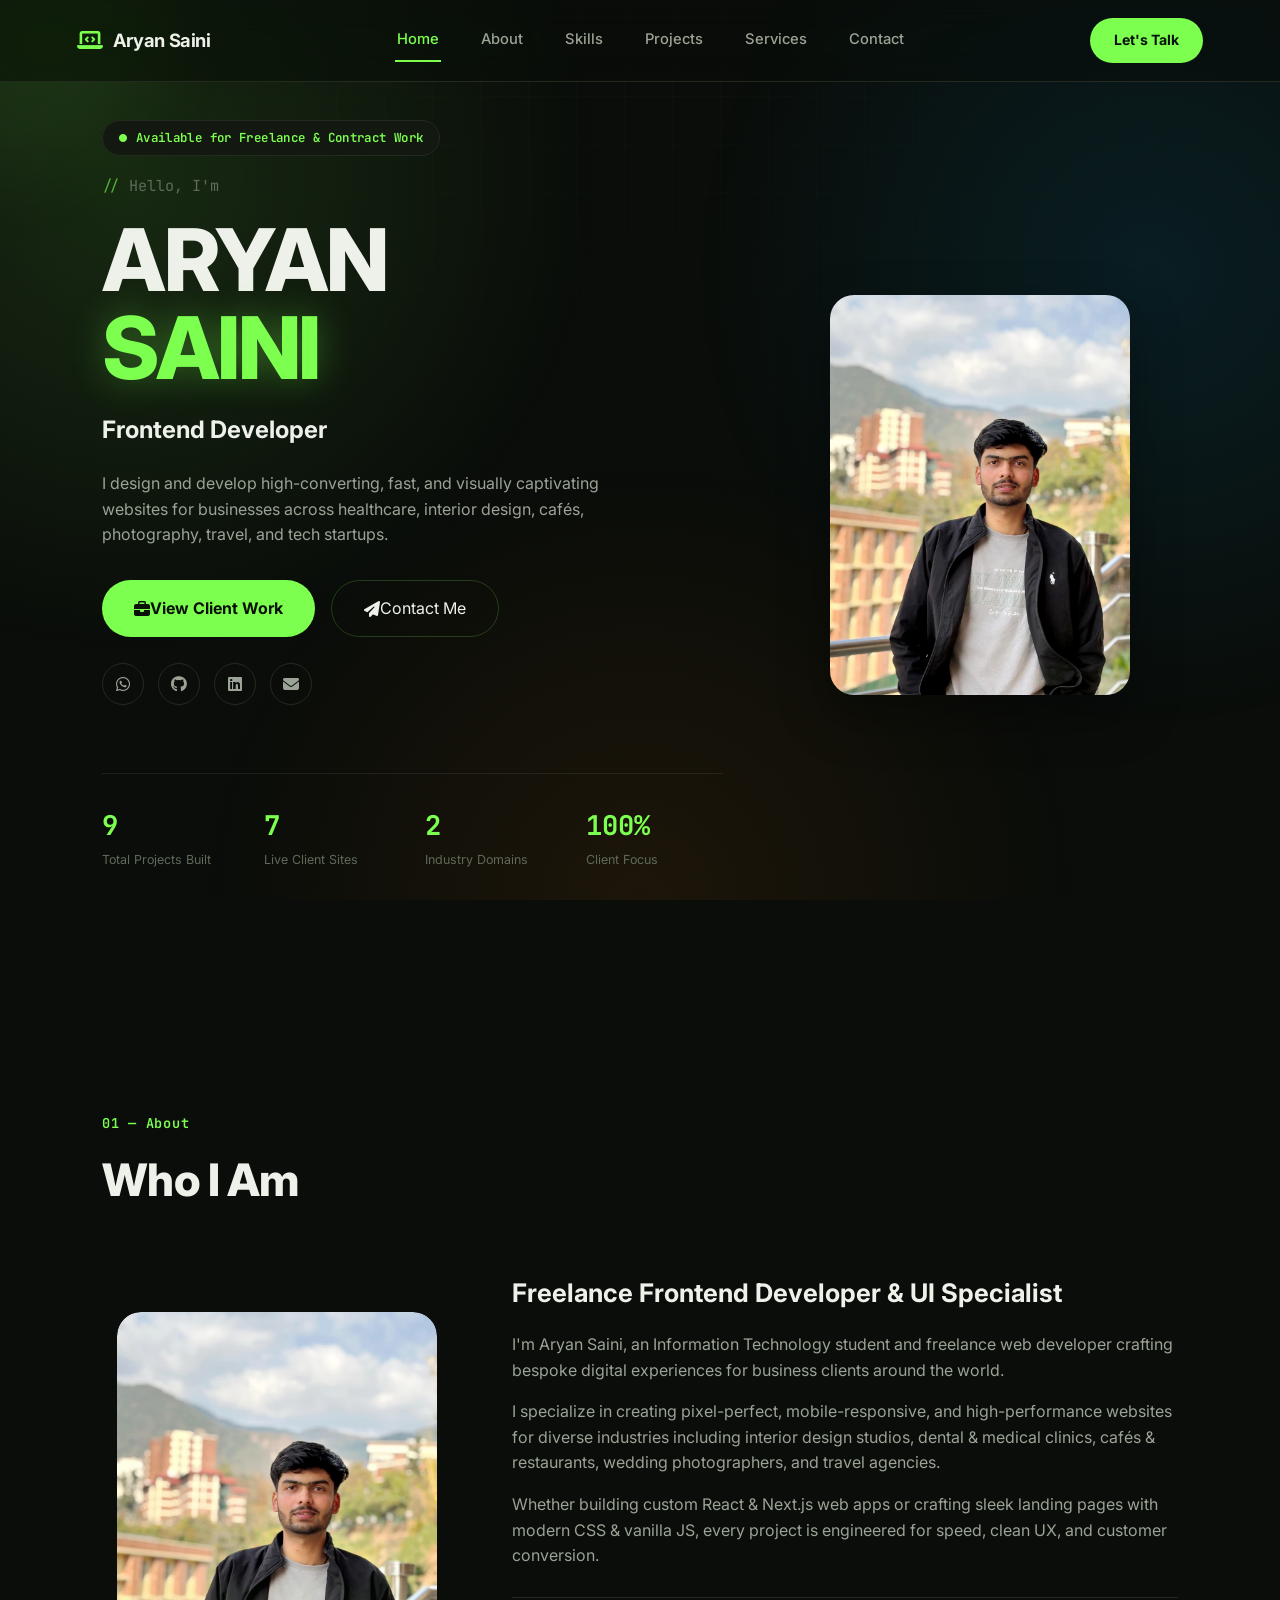
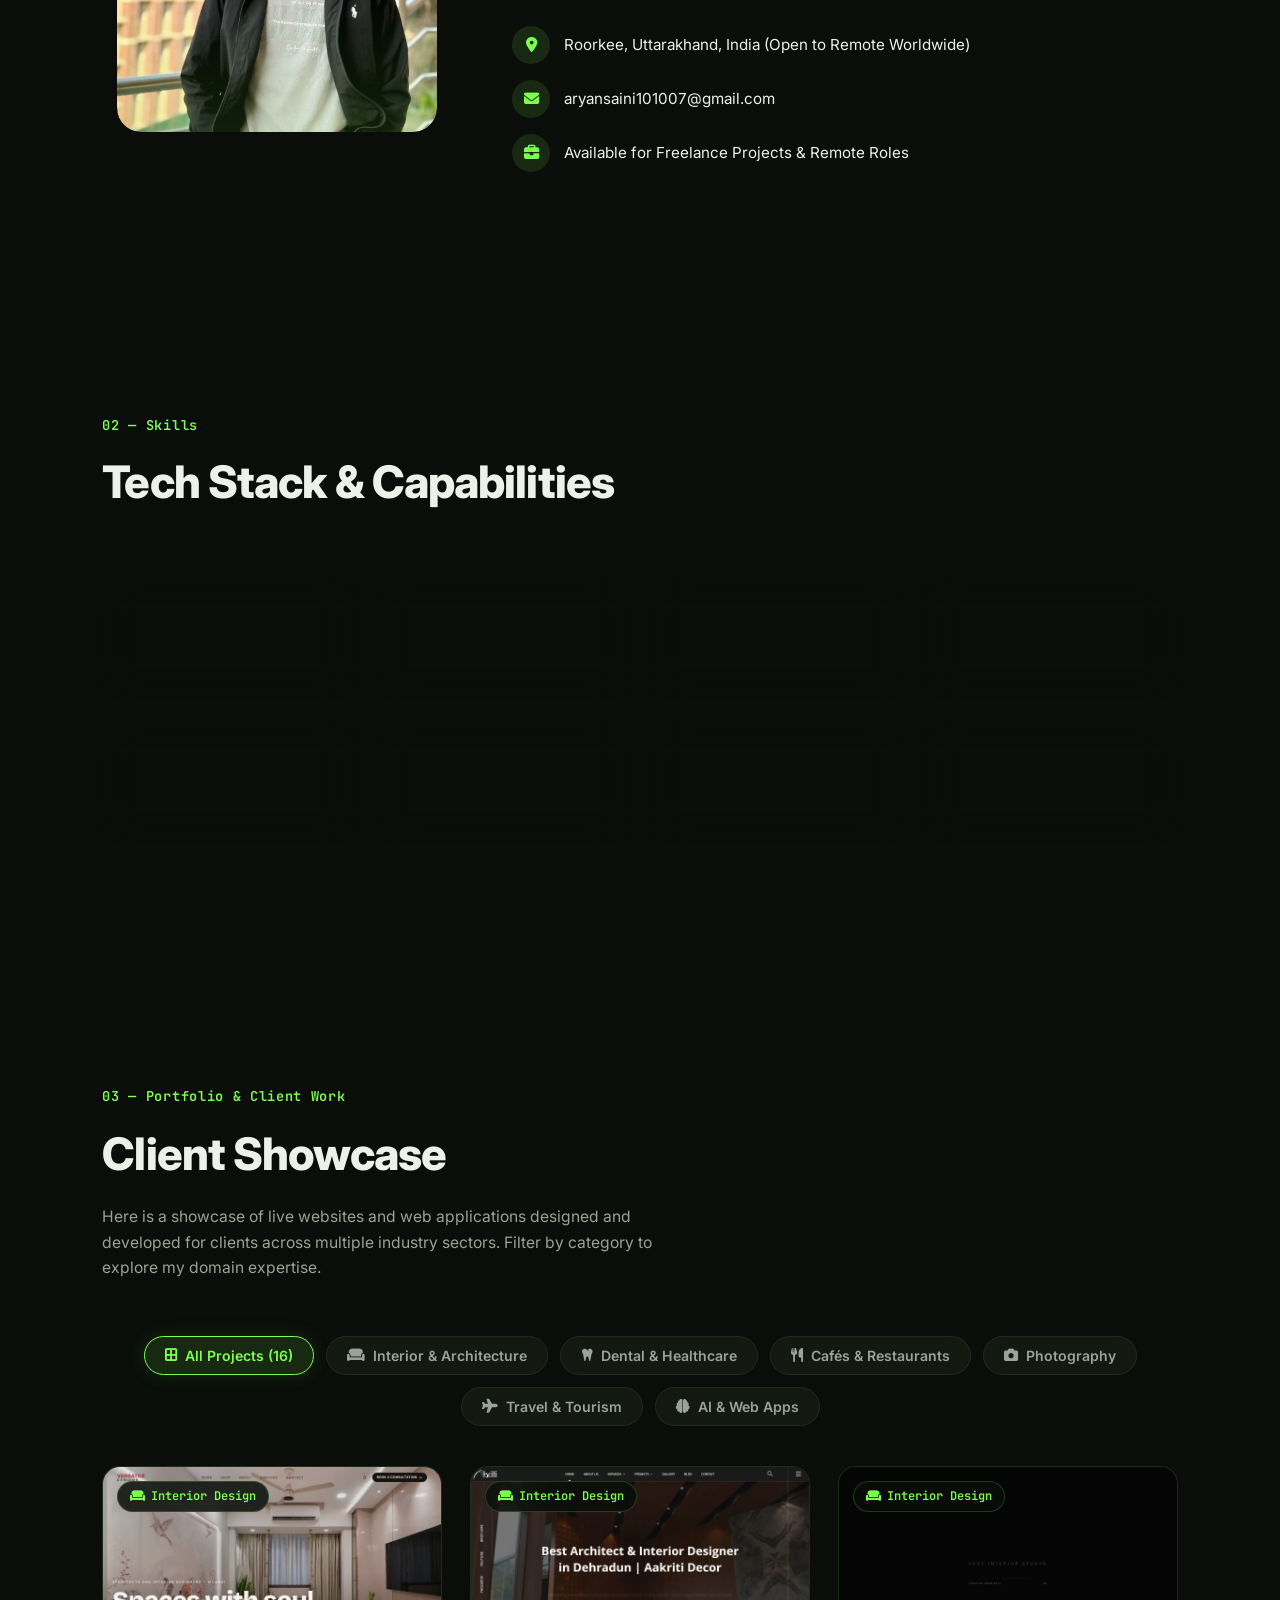
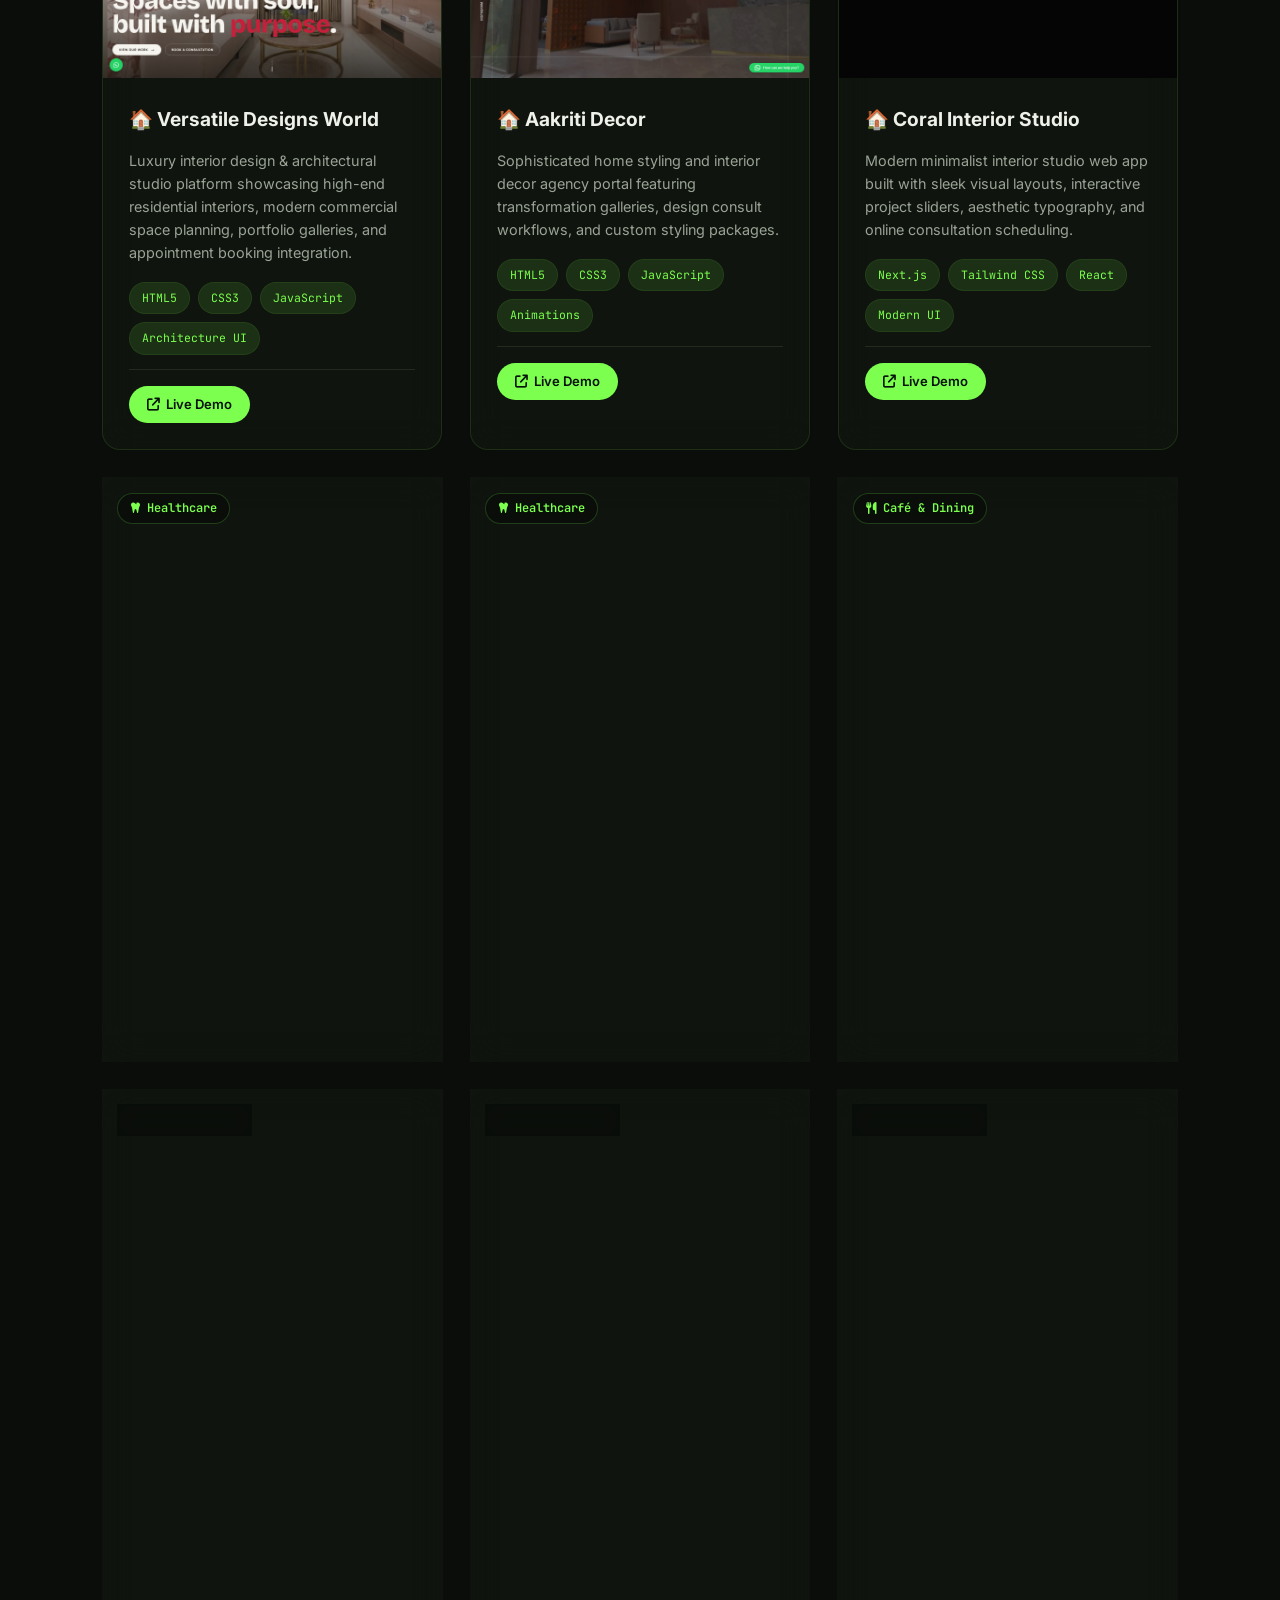
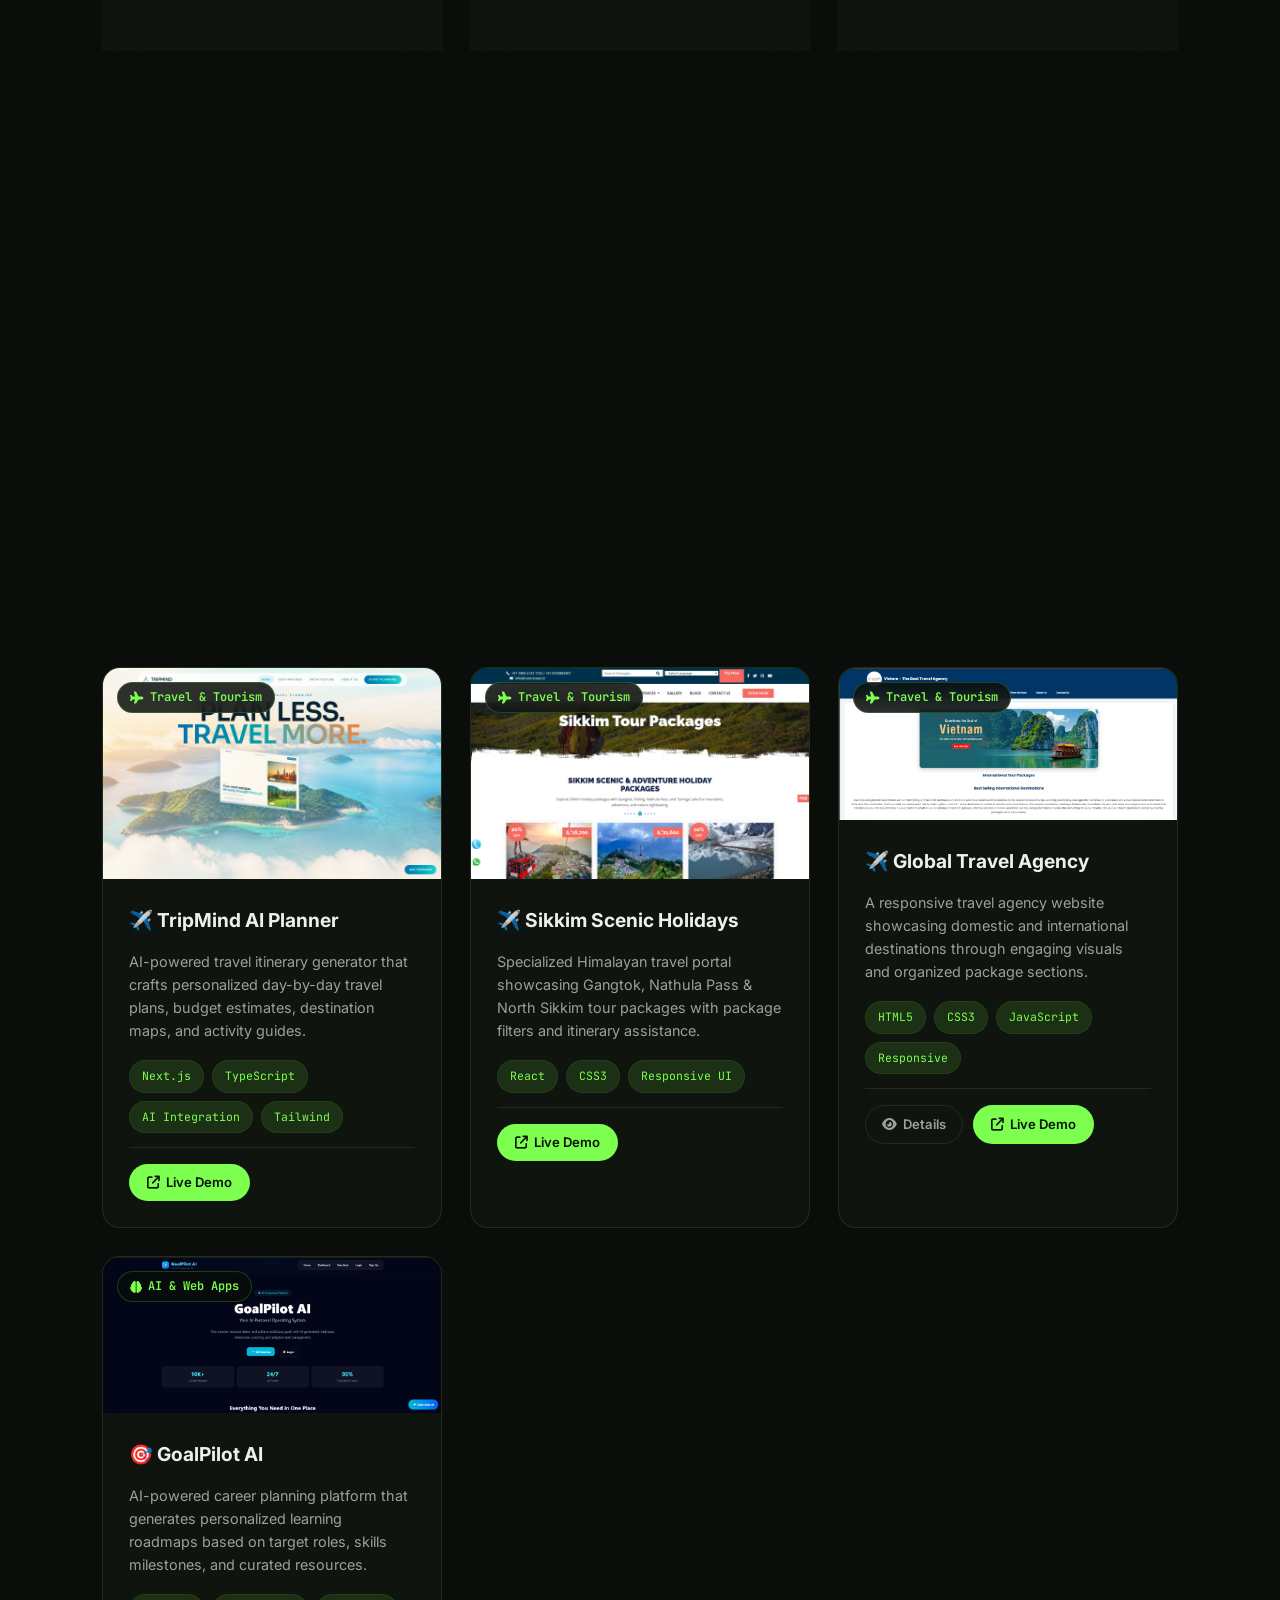
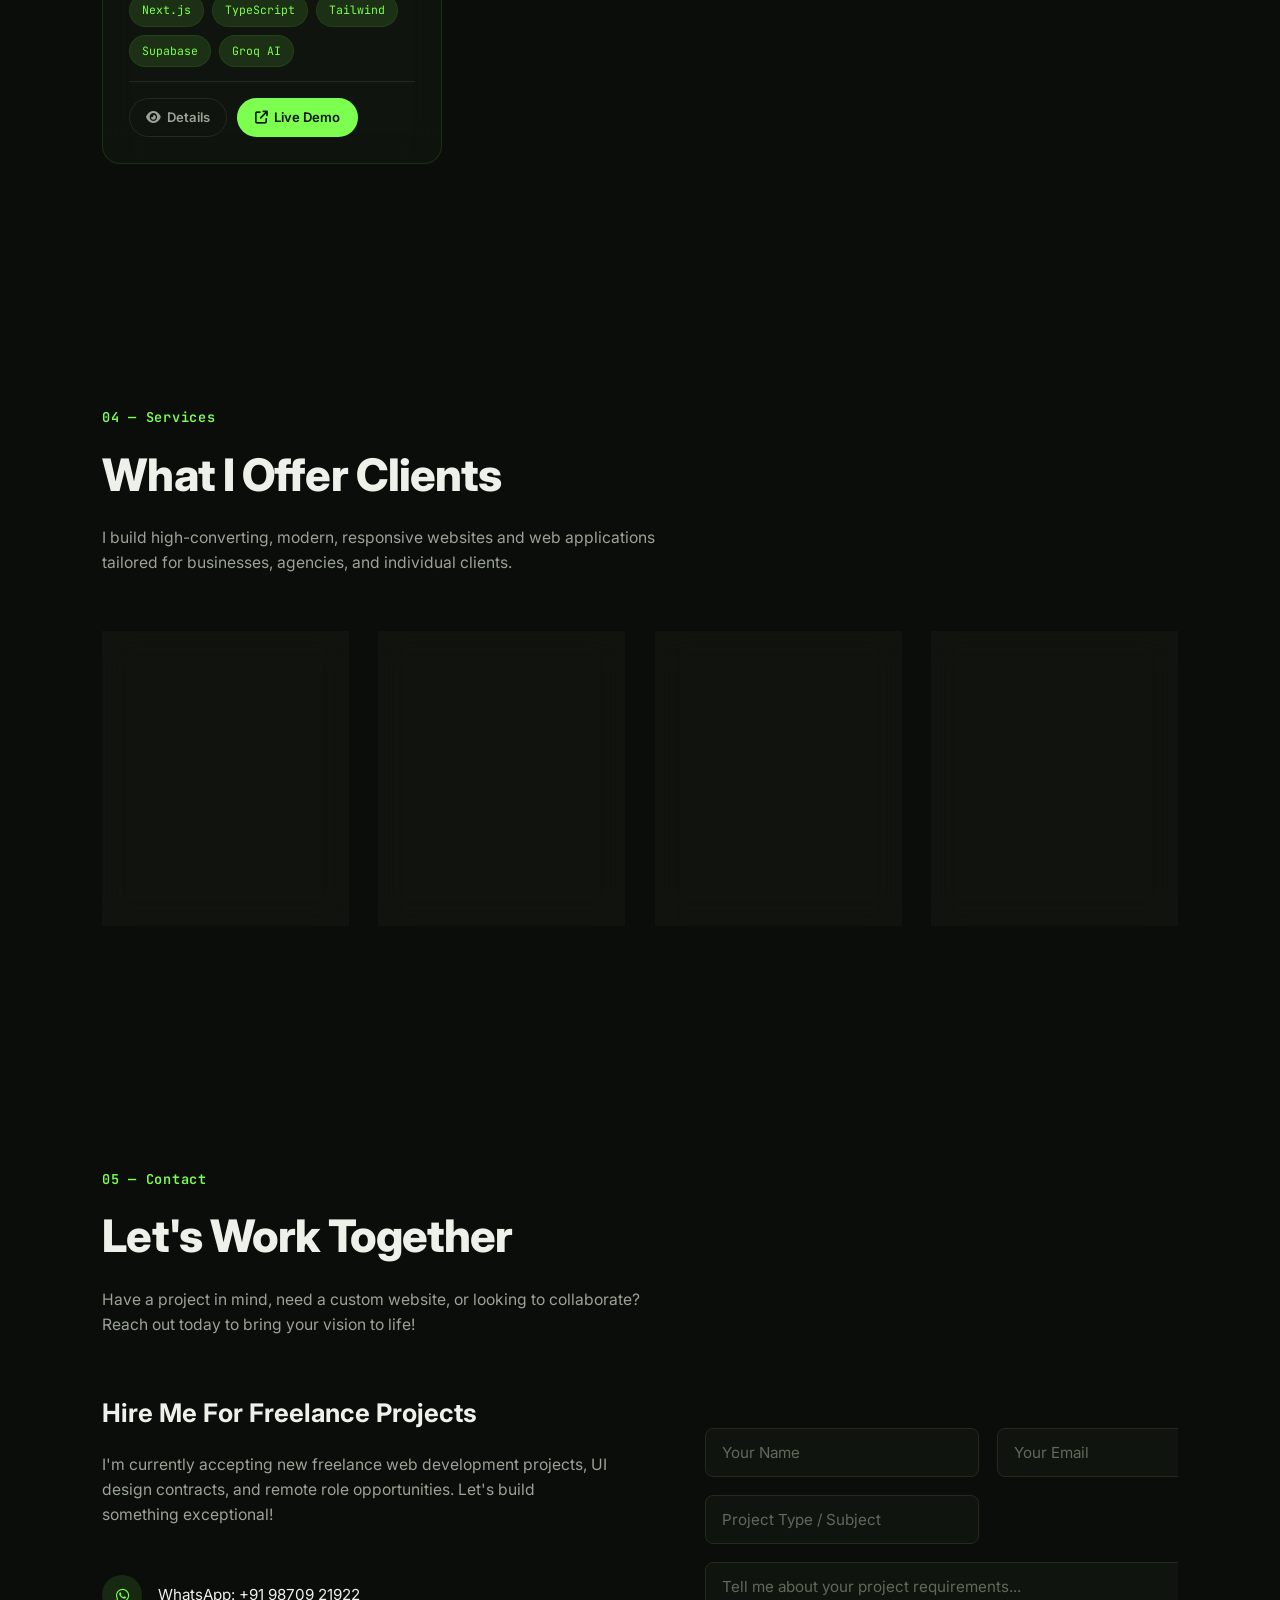
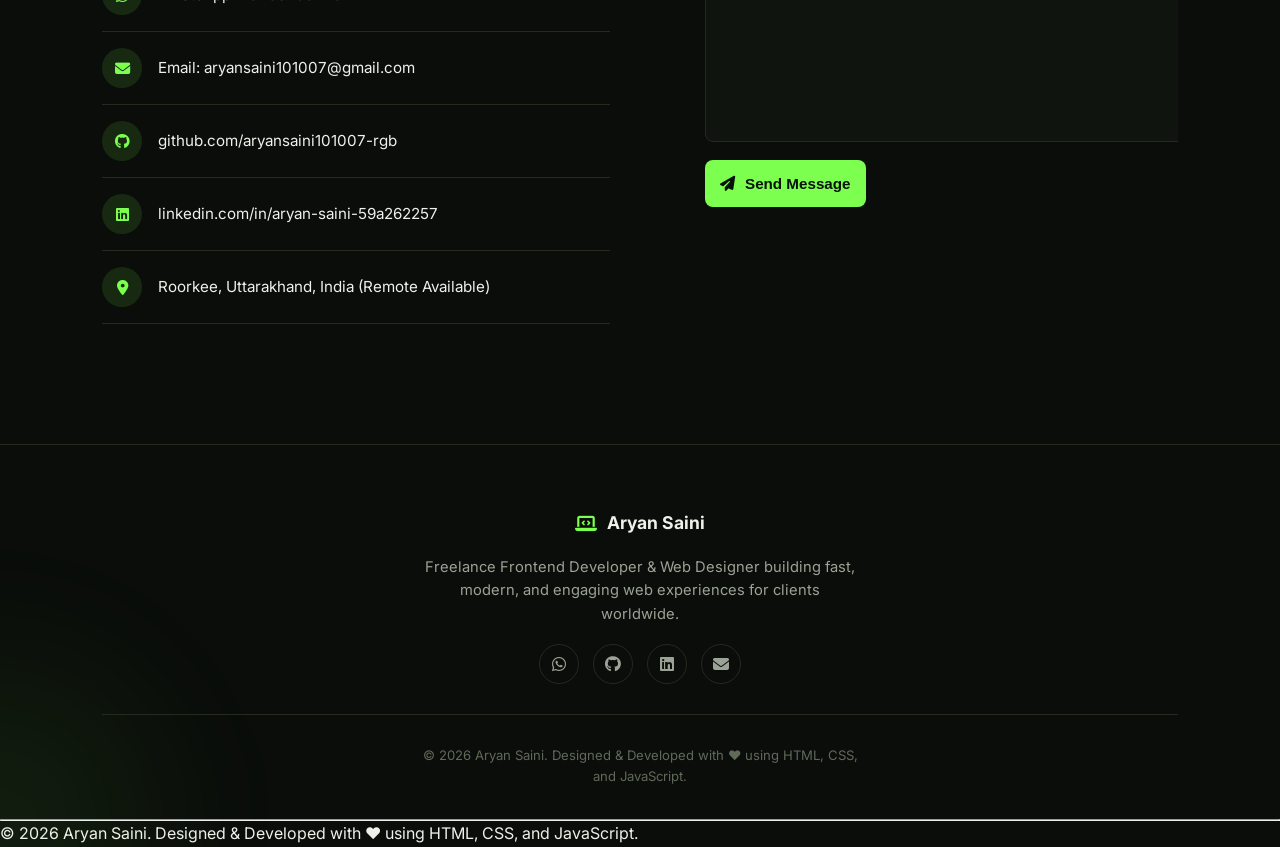
==== commit 3139849f: "Update profile.jpg with new user photo" ====
--- a/index.html
+++ b/index.html
@@ -57,7 +57,8 @@
                 </h1>
                 <h2 id="typing-text"></h2>
 
-                <p class="hero-text"> I design and develop high-converting, fast, and visually captivating websites for businesses across healthcare, interior design, cafés, photography, travel, and tech startups. </p>
+                <p class="hero-text"> I design and develop high-converting, fast, and visually captivating websites for
+                    businesses across healthcare, interior design, cafés, photography, travel, and tech startups. </p>
 
                 <div class="hero-buttons">
 
@@ -72,7 +73,8 @@
                 </div>
                 <div class="hero-social">
 
-                    <a href="https://wa.me/919870921922?text=Hello%20Aryan,%20I'd%20like%20to%20discuss%20a%20project!" target="_blank" title="WhatsApp">
+                    <a href="https://wa.me/919870921922?text=Hello%20Aryan,%20I'd%20like%20to%20discuss%20a%20project!"
+                        target="_blank" title="WhatsApp">
                         <i class="fa-brands fa-whatsapp"></i>
                     </a>
 
@@ -135,56 +137,52 @@
 
             <div class="about-container">
 
-                <div class="about-intro-box">
-                    <h3>Crafting Fast, High-Converting Web Experiences</h3>
-                    <p class="about-lead">
-                        Freelance Frontend Developer & UI Specialist turning ambitious client ideas into fast, responsive, and visually stunning web applications.
+                <div class="about-image">
+
+                    <img src="images/profile.jpg" alt="Aryan Saini" loading="lazy">
+
+                </div>
+
+                <div class="about-content">
+
+                    <h3>Freelance Frontend Developer & UI Specialist</h3>
+
+                    <p>
+                        I'm Aryan Saini, an Information Technology student and freelance web developer crafting bespoke
+                        digital experiences for business clients around the world.
                     </p>
-                </div>
-
-                <!-- Interactive Highlight Cards Grid -->
-                <div class="about-highlights">
-                    <div class="about-card">
-                        <div class="card-icon"><i class="fa-solid fa-bolt"></i></div>
-                        <h4>Speed & Performance</h4>
-                        <p>Engineered for lightning-fast loads, clean architecture, and 100% Core Web Vitals performance.</p>
-                    </div>
-
-                    <div class="about-card">
-                        <div class="card-icon"><i class="fa-solid fa-wand-magic-sparkles"></i></div>
-                        <h4>Modern UI & Aesthetics</h4>
-                        <p>Pixel-perfect designs with smooth glassmorphic elements, dynamic micro-interactions, and dark mode brilliance.</p>
-                    </div>
-
-                    <div class="about-card">
-                        <div class="card-icon"><i class="fa-solid fa-chart-line"></i></div>
-                        <h4>Conversion-Driven</h4>
-                        <p>Built to engage users and maximize conversions for healthcare, dining, interior, photography, and travel brands.</p>
-                    </div>
-
-                    <div class="about-card">
-                        <div class="card-icon"><i class="fa-solid fa-layer-group"></i></div>
-                        <h4>Modern Tech Stack</h4>
-                        <p>Built with React, Next.js, TypeScript, Tailwind CSS, Supabase, and custom JavaScript.</p>
-                    </div>
-                </div>
-
-                <!-- Interactive Quick Contact Bar -->
-                <div class="about-info">
-                    <div class="info-pill">
-                        <i class="fa-solid fa-location-dot"></i>
-                        <span>Roorkee, India · Remote Worldwide</span>
-                    </div>
-
-                    <div class="info-pill">
-                        <i class="fa-solid fa-envelope"></i>
-                        <a href="mailto:aryansaini101007@gmail.com">aryansaini101007@gmail.com</a>
-                    </div>
-
-                    <div class="info-pill">
-                        <i class="fa-brands fa-whatsapp"></i>
-                        <a href="https://wa.me/919870921922?text=Hello%20Aryan,%20I'd%20like%20to%20discuss%20a%20project!" target="_blank">+91 98709 21922</a>
-                    </div>
+
+                    <p>
+                        I specialize in creating pixel-perfect, mobile-responsive, and high-performance websites for
+                        diverse industries including interior design studios, dental & medical clinics, cafés &
+                        restaurants, wedding photographers, and travel agencies.
+                    </p>
+                    <p>
+                        Whether building custom React & Next.js web apps or crafting sleek landing pages with modern CSS
+                        & vanilla JS, every project is engineered for speed, clean UX, and customer conversion.
+                    </p>
+
+                    <div class="about-info">
+
+                        <div>
+                            <i class="fa-solid fa-location-dot"></i>
+                            <span>Roorkee, Uttarakhand, India (Open to Remote Worldwide)</span>
+                        </div>
+
+                        <div>
+                            <i class="fa-solid fa-envelope"></i>
+                            <a href="mailto:aryansaini101007@gmail.com">
+                                aryansaini101007@gmail.com
+                            </a>
+                        </div>
+
+                        <div>
+                            <i class="fa-solid fa-briefcase"></i>
+                            <span>Available for Freelance Projects & Remote Roles</span>
+                        </div>
+
+                    </div>
+
                 </div>
 
             </div>
@@ -253,7 +251,8 @@
                 <h2>Client Showcase</h2>
 
                 <p>
-                    Here is a showcase of live websites and web applications designed and developed for clients across multiple industry sectors. Filter by category to explore my domain expertise.
+                    Here is a showcase of live websites and web applications designed and developed for clients across
+                    multiple industry sectors. Filter by category to explore my domain expertise.
                 </p>
             </div>
 
@@ -291,7 +290,9 @@
                     <div class="project-content">
                         <h3>🏠 Versatile Designs World</h3>
                         <p>
-                            Luxury interior design & architectural studio platform showcasing high-end residential interiors, modern commercial space planning, portfolio galleries, and appointment booking integration.
+                            Luxury interior design & architectural studio platform showcasing high-end residential
+                            interiors, modern commercial space planning, portfolio galleries, and appointment booking
+                            integration.
                         </p>
                         <div class="project-tech">
                             <span>HTML5</span>
@@ -314,7 +315,8 @@
                     <div class="project-content">
                         <h3>🏠 Aakriti Decor</h3>
                         <p>
-                            Sophisticated home styling and interior decor agency portal featuring transformation galleries, design consult workflows, and custom styling packages.
+                            Sophisticated home styling and interior decor agency portal featuring transformation
+                            galleries, design consult workflows, and custom styling packages.
                         </p>
                         <div class="project-tech">
                             <span>HTML5</span>
@@ -337,7 +339,8 @@
                     <div class="project-content">
                         <h3>🏠 Coral Interior Studio</h3>
                         <p>
-                            Modern minimalist interior studio web app built with sleek visual layouts, interactive project sliders, aesthetic typography, and online consultation scheduling.
+                            Modern minimalist interior studio web app built with sleek visual layouts, interactive
+                            project sliders, aesthetic typography, and online consultation scheduling.
                         </p>
                         <div class="project-tech">
                             <span>Next.js</span>
@@ -360,7 +363,8 @@
                     <div class="project-content">
                         <h3>🦷 Dental Clinic Dun</h3>
                         <p>
-                            Comprehensive medical & dental clinic website featuring online appointment scheduling, doctor profiles, service listings, patient reviews, and emergency call support.
+                            Comprehensive medical & dental clinic website featuring online appointment scheduling,
+                            doctor profiles, service listings, patient reviews, and emergency call support.
                         </p>
                         <div class="project-tech">
                             <span>React</span>
@@ -383,7 +387,8 @@
                     <div class="project-content">
                         <h3>🦷 Swiss Dental Elegance</h3>
                         <p>
-                            Luxury aesthetic dentistry platform styled with sleek glassmorphism elements, cosmetic treatment guides, and interactive patient consult workflows.
+                            Luxury aesthetic dentistry platform styled with sleek glassmorphism elements, cosmetic
+                            treatment guides, and interactive patient consult workflows.
                         </p>
                         <div class="project-tech">
                             <span>React</span>
@@ -406,7 +411,8 @@
                     <div class="project-content">
                         <h3>☕ Brewns Coffee</h3>
                         <p>
-                            Specialty coffee house & bakery website featuring interactive digital menus, coffee bean customizer, store locator, and cozy aesthetic branding.
+                            Specialty coffee house & bakery website featuring interactive digital menus, coffee bean
+                            customizer, store locator, and cozy aesthetic branding.
                         </p>
                         <div class="project-tech">
                             <span>React</span>
@@ -428,7 +434,8 @@
                     <div class="project-content">
                         <h3>☕ Farzi Café Dehradun</h3>
                         <p>
-                            Modern bistro & gourmet dining web portal showcasing signature dishes, chef specials, live event calendars, and table reservation booking.
+                            Modern bistro & gourmet dining web portal showcasing signature dishes, chef specials, live
+                            event calendars, and table reservation booking.
                         </p>
                         <div class="project-tech">
                             <span>HTML5</span>
@@ -451,7 +458,8 @@
                     <div class="project-content">
                         <h3>☕ Ama Café</h3>
                         <p>
-                            Iconic Himalayan coffee house portal featuring bakery showcases, brand heritage storytelling, location guides, and warm aesthetic visuals.
+                            Iconic Himalayan coffee house portal featuring bakery showcases, brand heritage
+                            storytelling, location guides, and warm aesthetic visuals.
                         </p>
                         <div class="project-tech">
                             <span>HTML5</span>
@@ -474,7 +482,8 @@
                     <div class="project-content">
                         <h3>🍽️ Gourmet Dining Website</h3>
                         <p>
-                            A commercial restaurant website inspired by modern dining brands, featuring full-screen hero banners, promotional offers, and table reservation features.
+                            A commercial restaurant website inspired by modern dining brands, featuring full-screen hero
+                            banners, promotional offers, and table reservation features.
                         </p>
                         <div class="project-tech">
                             <span>HTML5</span>
@@ -486,7 +495,8 @@
                             <a href="projects/restaurant.html" class="details-btn">
                                 <i class="fa-solid fa-eye"></i> Details
                             </a>
-                            <a href="https://restaurant-website-umber-sigma.vercel.app/" target="_blank" class="demo-btn">
+                            <a href="https://restaurant-website-umber-sigma.vercel.app/" target="_blank"
+                                class="demo-btn">
                                 <i class="fa-solid fa-arrow-up-right-from-square"></i> Live Demo
                             </a>
                         </div>
@@ -500,7 +510,8 @@
                     <div class="project-content">
                         <h3>📸 Kahani Lenses</h3>
                         <p>
-                            Modern wedding & portrait photography portfolio with visual storytelling, high-definition photo galleries, client reviews, and booking inquiries.
+                            Modern wedding & portrait photography portfolio with visual storytelling, high-definition
+                            photo galleries, client reviews, and booking inquiries.
                         </p>
                         <div class="project-tech">
                             <span>Next.js</span>
@@ -522,7 +533,8 @@
                     <div class="project-content">
                         <h3>📸 Stories By Prasang</h3>
                         <p>
-                            Premium destination wedding & cinematic photography studio portal featuring video film teasers, client story highlights, and inquiry forms.
+                            Premium destination wedding & cinematic photography studio portal featuring video film
+                            teasers, client story highlights, and inquiry forms.
                         </p>
                         <div class="project-tech">
                             <span>HTML5</span>
@@ -545,7 +557,8 @@
                     <div class="project-content">
                         <h3>✈️ Travel In Haridwar</h3>
                         <p>
-                            Comprehensive spiritual & eco-tourism portal providing Haridwar pilgrimage packages, taxi rentals, local sightseeing guides, and WhatsApp booking.
+                            Comprehensive spiritual & eco-tourism portal providing Haridwar pilgrimage packages, taxi
+                            rentals, local sightseeing guides, and WhatsApp booking.
                         </p>
                         <div class="project-tech">
                             <span>HTML5</span>
@@ -568,7 +581,8 @@
                     <div class="project-content">
                         <h3>✈️ TripMind AI Planner</h3>
                         <p>
-                            AI-powered travel itinerary generator that crafts personalized day-by-day travel plans, budget estimates, destination maps, and activity guides.
+                            AI-powered travel itinerary generator that crafts personalized day-by-day travel plans,
+                            budget estimates, destination maps, and activity guides.
                         </p>
                         <div class="project-tech">
                             <span>Next.js</span>
@@ -591,7 +605,8 @@
                     <div class="project-content">
                         <h3>✈️ Sikkim Scenic Holidays</h3>
                         <p>
-                            Specialized Himalayan travel portal showcasing Gangtok, Nathula Pass & North Sikkim tour packages with package filters and itinerary assistance.
+                            Specialized Himalayan travel portal showcasing Gangtok, Nathula Pass & North Sikkim tour
+                            packages with package filters and itinerary assistance.
                         </p>
                         <div class="project-tech">
                             <span>React</span>
@@ -613,7 +628,8 @@
                     <div class="project-content">
                         <h3>✈️ Global Travel Agency</h3>
                         <p>
-                            A responsive travel agency website showcasing domestic and international destinations through engaging visuals and organized package sections.
+                            A responsive travel agency website showcasing domestic and international destinations
+                            through engaging visuals and organized package sections.
                         </p>
                         <div class="project-tech">
                             <span>HTML5</span>
@@ -639,7 +655,8 @@
                     <div class="project-content">
                         <h3>🎯 GoalPilot AI</h3>
                         <p>
-                            AI-powered career planning platform that generates personalized learning roadmaps based on target roles, skills milestones, and curated resources.
+                            AI-powered career planning platform that generates personalized learning roadmaps based on
+                            target roles, skills milestones, and curated resources.
                         </p>
                         <div class="project-tech">
                             <span>Next.js</span>
@@ -669,7 +686,8 @@
                 <h2>What I Offer Clients</h2>
 
                 <p>
-                    I build high-converting, modern, responsive websites and web applications tailored for businesses, agencies, and individual clients.
+                    I build high-converting, modern, responsive websites and web applications tailored for businesses,
+                    agencies, and individual clients.
                 </p>
             </div>
 
@@ -679,7 +697,8 @@
                     <i class="fa-solid fa-laptop-code"></i>
                     <h3>Custom Web Development</h3>
                     <p>
-                        Building modern, scalable websites and web applications using HTML, CSS, JavaScript, React, and Next.js.
+                        Building modern, scalable websites and web applications using HTML, CSS, JavaScript, React, and
+                        Next.js.
                     </p>
                 </div>
 
@@ -687,7 +706,8 @@
                     <i class="fa-solid fa-mobile-screen-button"></i>
                     <h3>Responsive Design & UI/UX</h3>
                     <p>
-                        Creating mobile-first, tablet, and desktop interfaces that deliver effortless user experiences across all screen sizes.
+                        Creating mobile-first, tablet, and desktop interfaces that deliver effortless user experiences
+                        across all screen sizes.
                     </p>
                 </div>
 
@@ -695,7 +715,8 @@
                     <i class="fa-solid fa-briefcase"></i>
                     <h3>Client Business Sites</h3>
                     <p>
-                        Designing high-converting business landing pages for healthcare, interior design, dining, photography, and travel agencies.
+                        Designing high-converting business landing pages for healthcare, interior design, dining,
+                        photography, and travel agencies.
                     </p>
                 </div>
 
@@ -703,7 +724,8 @@
                     <i class="fa-solid fa-gauge-high"></i>
                     <h3>Performance & SEO</h3>
                     <p>
-                        Optimizing web speed, Core Web Vitals, accessibility, and search engine visibility to maximize client reach.
+                        Optimizing web speed, Core Web Vitals, accessibility, and search engine visibility to maximize
+                        client reach.
                     </p>
                 </div>
 
@@ -717,7 +739,8 @@
                 <h2>Let's Work Together</h2>
 
                 <p>
-                    Have a project in mind, need a custom website, or looking to collaborate? Reach out today to bring your vision to life!
+                    Have a project in mind, need a custom website, or looking to collaborate? Reach out today to bring
+                    your vision to life!
                 </p>
             </div>
 
@@ -727,12 +750,14 @@
                     <h3>Hire Me For Freelance Projects</h3>
 
                     <p>
-                        I'm currently accepting new freelance web development projects, UI design contracts, and remote role opportunities. Let's build something exceptional!
+                        I'm currently accepting new freelance web development projects, UI design contracts, and remote
+                        role opportunities. Let's build something exceptional!
                     </p>
 
                     <div class="contact-item">
                         <i class="fa-brands fa-whatsapp"></i>
-                        <a href="https://wa.me/919870921922?text=Hello%20Aryan,%20I'd%20like%20to%20discuss%20a%20project!" target="_blank">
+                        <a href="https://wa.me/919870921922?text=Hello%20Aryan,%20I'd%20like%20to%20discuss%20a%20project!"
+                            target="_blank">
                             WhatsApp: +91 98709 21922
                         </a>
                     </div>
@@ -772,7 +797,8 @@
 
                     <input type="text" name="subject" placeholder="Project Type / Subject">
 
-                    <textarea name="message" rows="6" placeholder="Tell me about your project requirements..." required></textarea>
+                    <textarea name="message" rows="6" placeholder="Tell me about your project requirements..."
+                        required></textarea>
 
                     <button type="submit">
                         <i class="fa-solid fa-paper-plane"></i>
@@ -795,12 +821,14 @@
             </div>
 
             <p>
-                Freelance Frontend Developer & Web Designer building fast, modern, and engaging web experiences for clients worldwide.
+                Freelance Frontend Developer & Web Designer building fast, modern, and engaging web experiences for
+                clients worldwide.
             </p>
 
             <div class="footer-social">
 
-                <a href="https://wa.me/919870921922?text=Hello%20Aryan,%20I'd%20like%20to%20discuss%20a%20project!" target="_blank" title="WhatsApp">
+                <a href="https://wa.me/919870921922?text=Hello%20Aryan,%20I'd%20like%20to%20discuss%20a%20project!"
+                    target="_blank" title="WhatsApp">
                     <i class="fa-brands fa-whatsapp"></i>
                 </a>
 
@@ -830,4 +858,19 @@
     <script src="script.js"></script>
 </body>
 
+</html>
+</div>
+
+<hr>
+
+<p>
+    © 2026 Aryan Saini. Designed & Developed with ❤️ using HTML, CSS, and JavaScript.
+</p>
+
+</div>
+
+</footer>
+<script src="script.js"></script>
+</body>
+
 </html>
--- a/style.css
+++ b/style.css
@@ -558,131 +558,99 @@
 }
 
 .about-container {
-  max-width: 1050px;
+
+  display: grid;
+
+  grid-template-columns: 350px 1fr;
+
+  gap: 60px;
+
+  align-items: center;
+
+}
+
+.about-image {
+
+  width: 100%;
+
+  max-width: 320px;
+
+  margin: auto;
+
+  overflow: hidden;
+
+  border-radius: 24px;
+
+}
+
+.about-image img {
+
+  width: 100%;
+
+  height: 420px;
+
+  object-fit: cover;
+
+  display: block;
+
+  border-radius: 24px;
+
+}
+
+.about-image::after {
+  content: "";
+  position: absolute;
+  inset: 0;
+  background: linear-gradient(180deg, transparent 60%, rgba(124, 255, 79, 0.12));
+  pointer-events: none;
+}
+
+.about-content h3 {
+  font-size: 1.6rem;
+  font-weight: 700;
+  margin-bottom: 18px;
+}
+
+.about-content p {
+  color: var(--text-dim);
+  margin-bottom: 16px;
+  font-size: 1rem;
+}
+
+.about-info {
   display: flex;
   flex-direction: column;
-  gap: 28px;
-}
-
-.about-intro-box {
-  background: rgba(19, 24, 17, 0.6);
-  border: 1px solid rgba(124, 255, 79, 0.18);
-  border-left: 4px solid var(--accent);
-  border-radius: var(--radius);
-  padding: 24px 28px;
-  backdrop-filter: blur(16px);
-}
-
-.about-intro-box h3 {
-  font-size: 1.35rem;
-  font-weight: 700;
+  gap: 16px;
+  margin-top: 28px;
+  padding-top: 28px;
+  border-top: 1px solid var(--border);
+}
+
+.about-info>div {
+  display: flex;
+  align-items: center;
+  gap: 14px;
+  font-size: 0.95rem;
+}
+
+.about-info i {
+  width: 38px;
+  height: 38px;
+  display: flex;
+  align-items: center;
+  justify-content: center;
+  border-radius: 50%;
+  background: var(--accent-soft);
+  color: var(--accent);
+  flex-shrink: 0;
+}
+
+.about-info a {
   color: var(--text);
-  margin-bottom: 8px;
-}
-
-.about-lead {
-  color: var(--text-dim);
-  font-size: 1rem;
-  line-height: 1.6;
-}
-
-/* Interactive Highlights Grid */
-.about-highlights {
-  display: grid;
-  grid-template-columns: repeat(4, 1fr);
-  gap: 18px;
-}
-
-.about-card {
-  background: rgba(19, 24, 17, 0.65);
-  backdrop-filter: blur(16px);
-  -webkit-backdrop-filter: blur(16px);
-  border: 1px solid rgba(124, 255, 79, 0.12);
-  border-radius: 16px;
-  padding: 22px 18px;
-  display: flex;
-  flex-direction: column;
-  gap: 10px;
-  transition: all 0.35s ease;
-  position: relative;
-  overflow: hidden;
-}
-
-.about-card:hover {
-  transform: translateY(-6px) scale(1.02);
-  border-color: rgba(124, 255, 79, 0.4);
-  box-shadow: 0 0 25px rgba(124, 255, 79, 0.15), 0 15px 35px rgba(0, 0, 0, 0.4);
-}
-
-.card-icon {
-  width: 40px;
-  height: 40px;
-  border-radius: 12px;
-  background: var(--accent-soft);
-  color: var(--accent);
-  display: flex;
-  align-items: center;
-  justify-content: center;
-  font-size: 1.15rem;
-  transition: transform 0.3s ease, background 0.3s ease, color 0.3s ease;
-}
-
-.about-card:hover .card-icon {
-  transform: scale(1.1) rotate(6deg);
-  background: var(--accent);
-  color: #06120a;
-}
-
-.about-card h4 {
-  font-size: 1rem;
-  font-weight: 700;
-  color: var(--text);
-}
-
-.about-card p {
-  font-size: 0.85rem;
-  color: var(--text-dim);
-  line-height: 1.5;
-}
-
-/* Interactive Quick Contact Bar */
-.about-info {
-  display: flex;
-  flex-wrap: wrap;
-  gap: 12px;
-  padding-top: 8px;
-}
-
-.info-pill {
-  display: inline-flex;
-  align-items: center;
-  gap: 10px;
-  padding: 10px 18px;
-  background: rgba(19, 24, 17, 0.8);
-  border: 1px solid var(--border);
-  border-radius: 100px;
-  font-size: 0.88rem;
-  transition: all 0.3s ease;
-}
-
-.info-pill:hover {
-  border-color: var(--accent);
-  box-shadow: 0 0 20px var(--accent-soft);
-  transform: translateY(-2px);
-}
-
-.info-pill i {
-  color: var(--accent);
-  font-size: 0.95rem;
-}
-
-.info-pill a {
-  color: var(--text);
-  font-weight: 500;
   transition: color 0.2s ease;
 }
 
-.info-pill a:hover {
+.about-info a:hover {
   color: var(--accent);
 }
 
@@ -1762,11 +1730,6 @@
 
   .about-info {
     align-items: center;
-  }
-
-  .about-highlights {
-    grid-template-columns: repeat(2, 1fr);
-    gap: 16px;
   }
 
   .skills-grid {
@@ -1892,16 +1855,6 @@
     padding: 10px 16px;
   }
 
-  .about-highlights {
-    grid-template-columns: 1fr;
-    gap: 14px;
-  }
-
-  .about-info {
-    flex-direction: column;
-    gap: 10px;
-  }
-
   .skills-grid {
     grid-template-columns: repeat(2, 1fr);
     gap: 12px;
@@ -1940,7 +1893,8 @@
   .contact-form input,
   .contact-form textarea {
     grid-column: auto;
-    font-size: 16px; /* Prevents iOS auto-zoom */
+    font-size: 16px;
+    /* Prevents iOS auto-zoom */
   }
 
   .contact-form textarea {
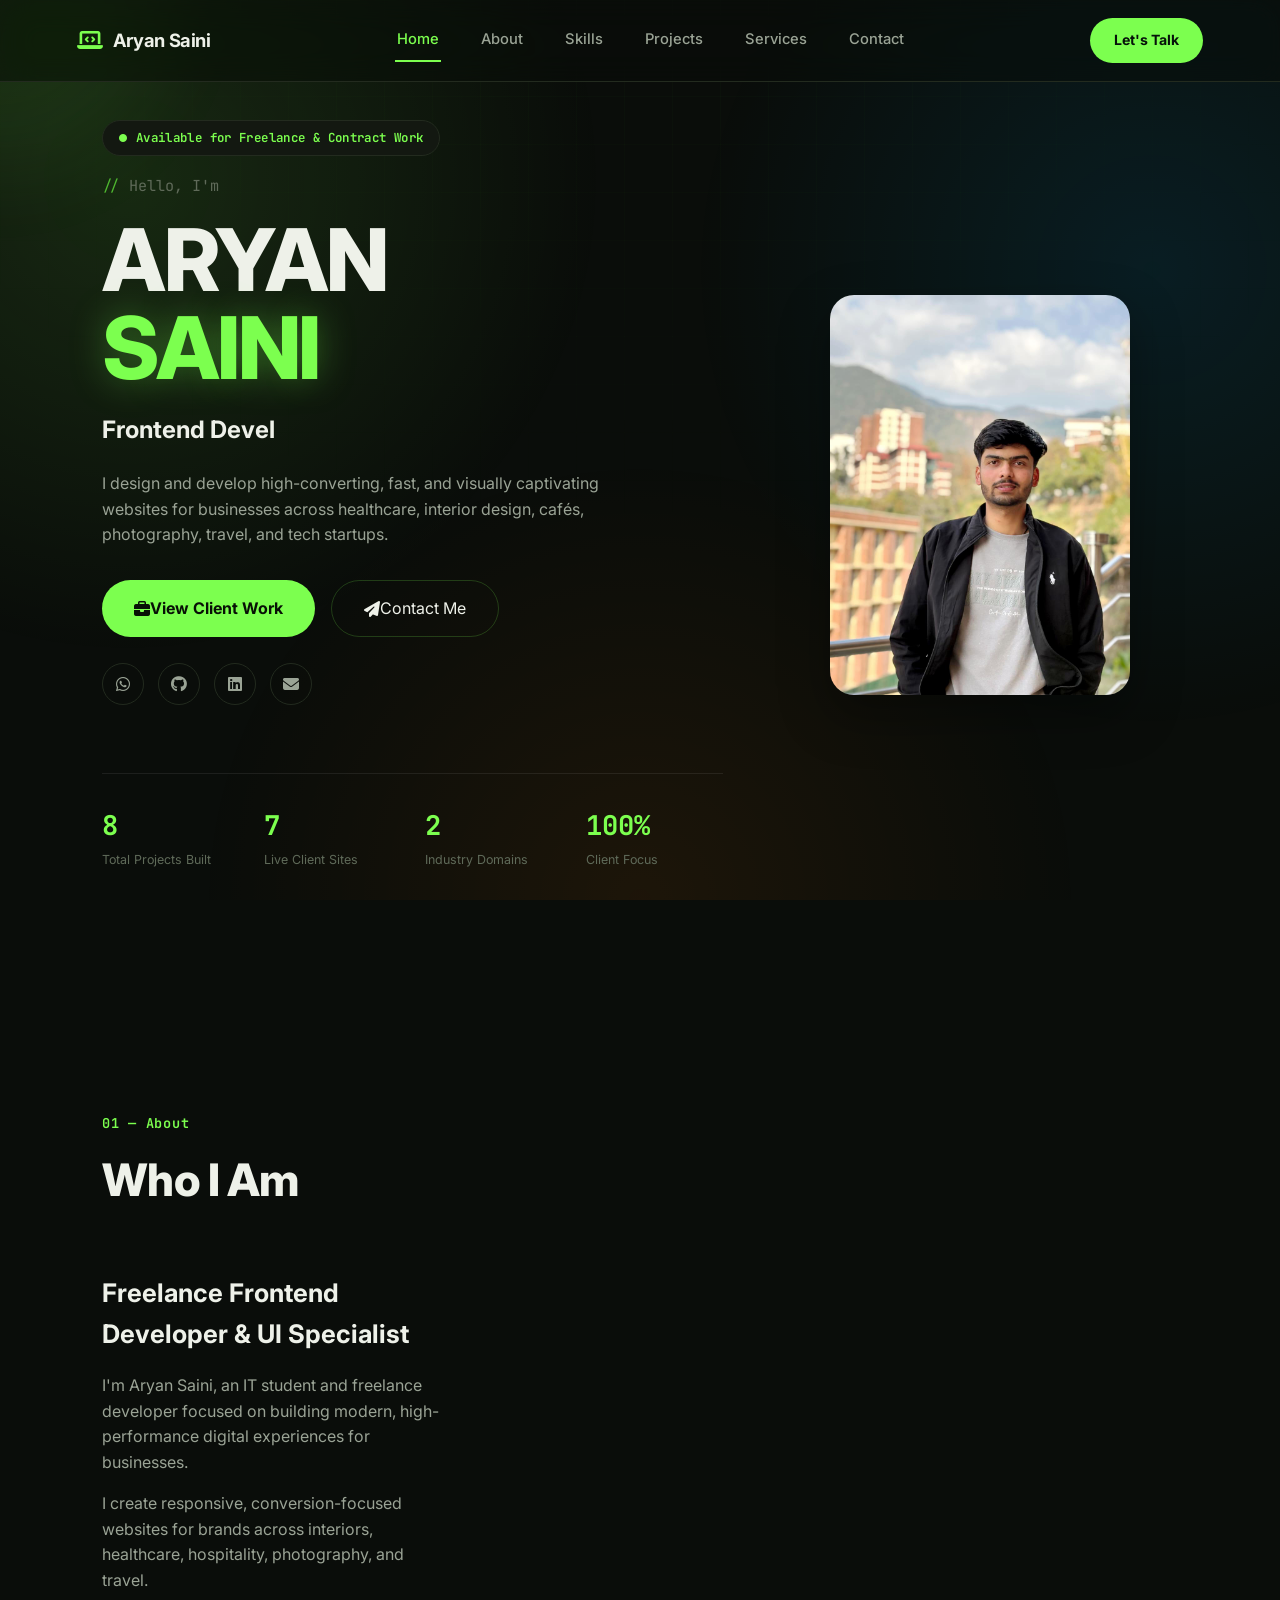
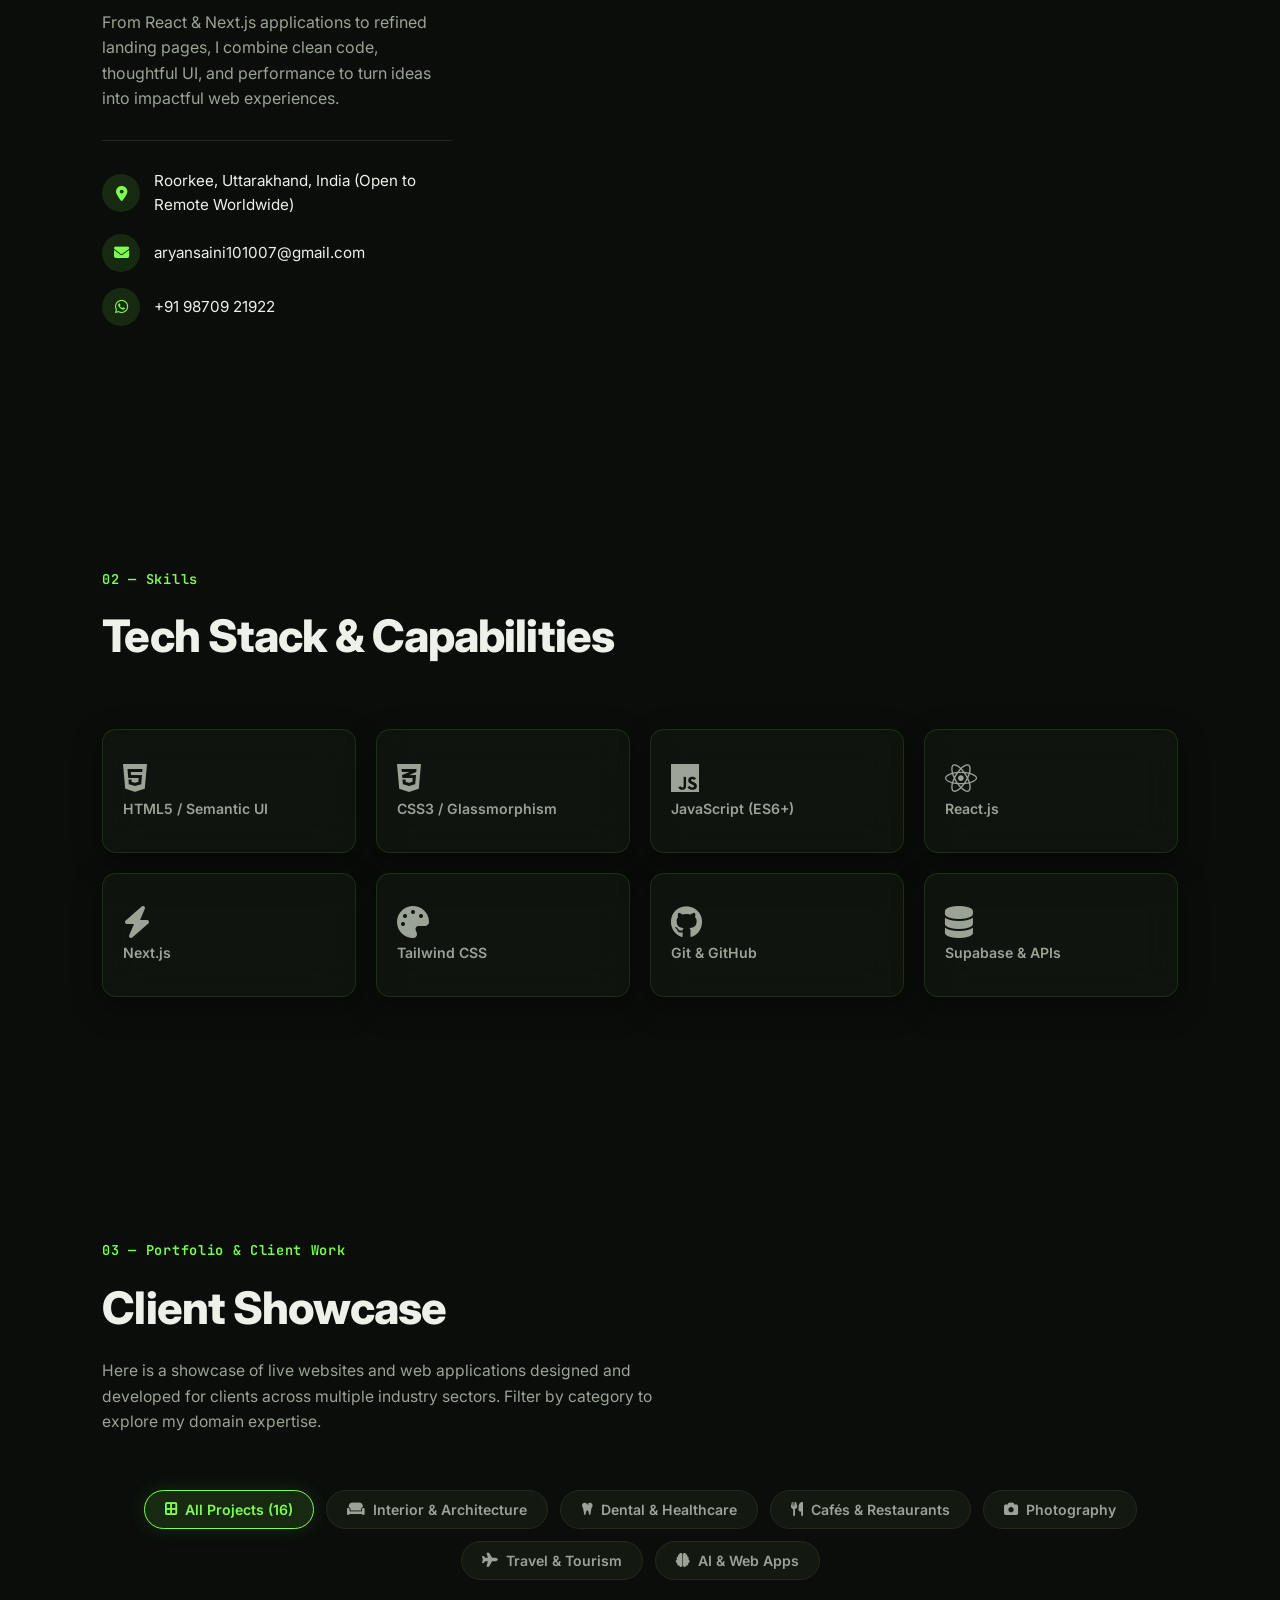
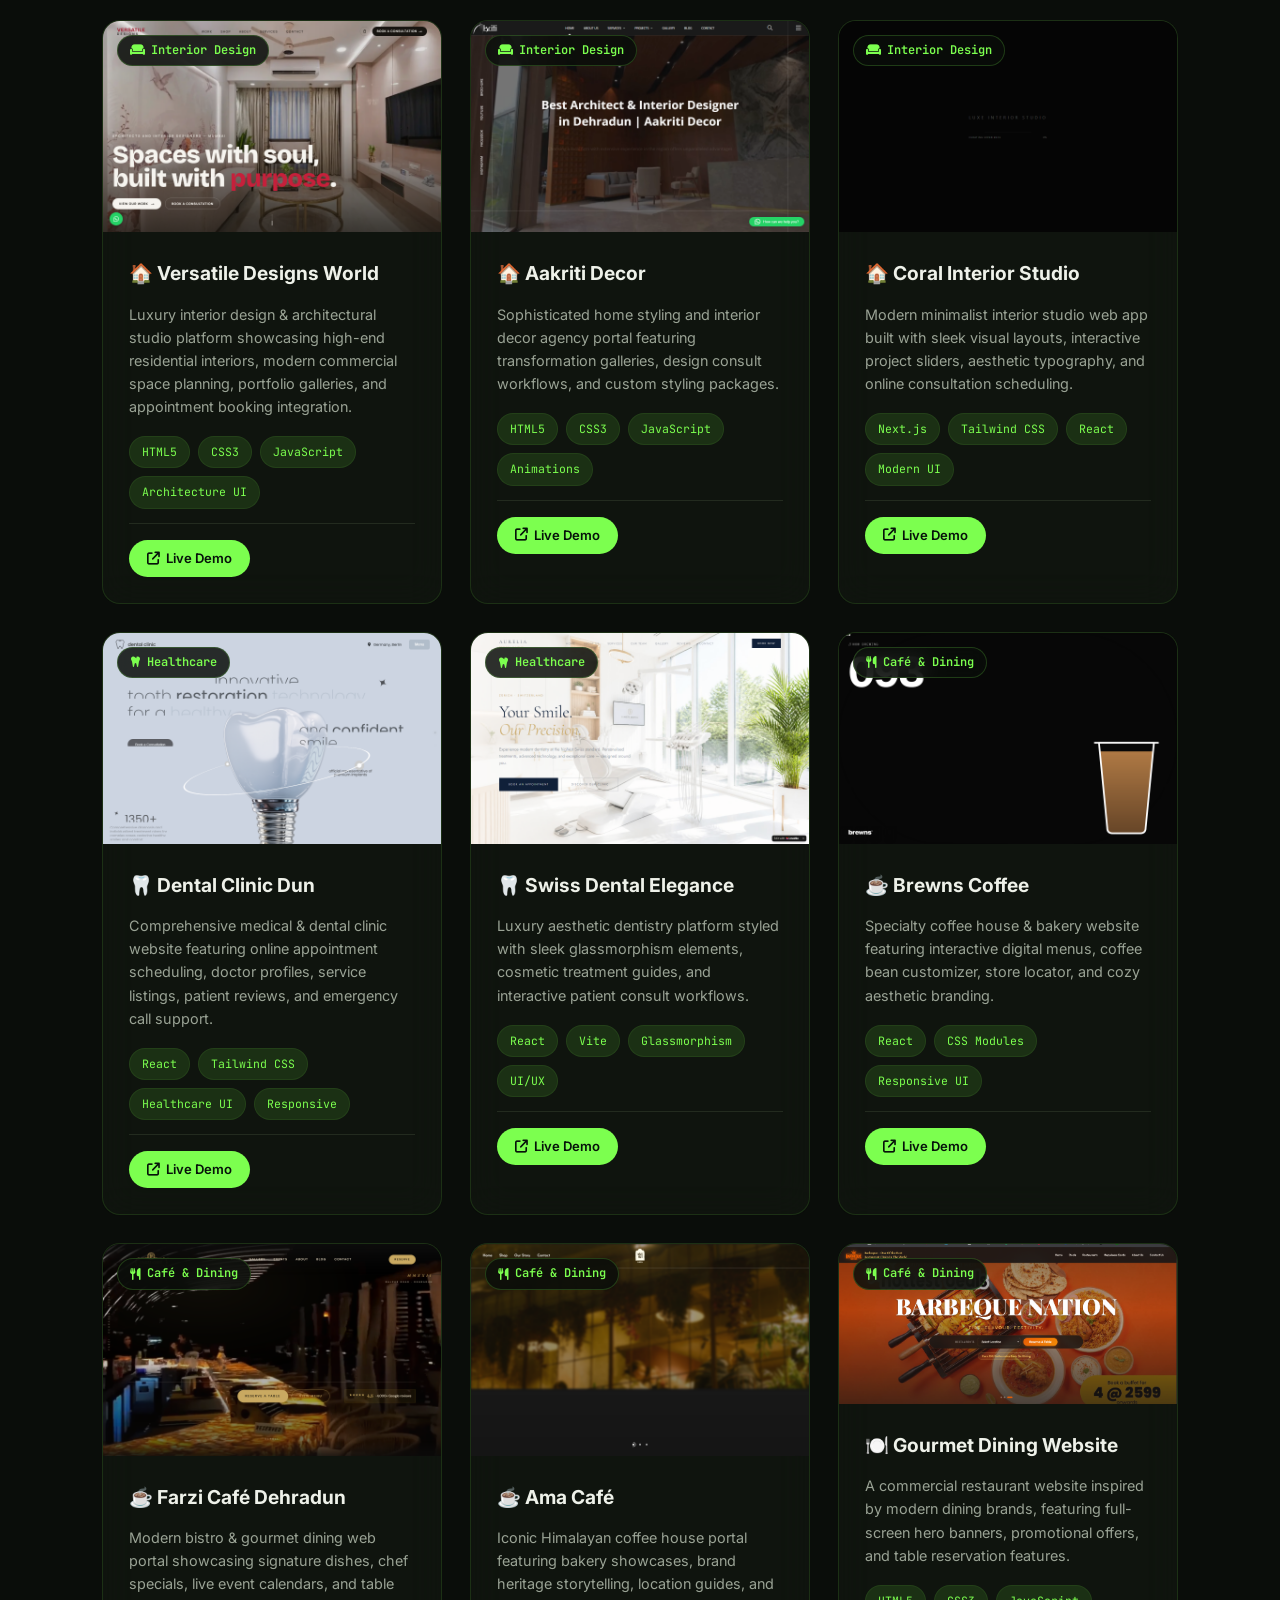
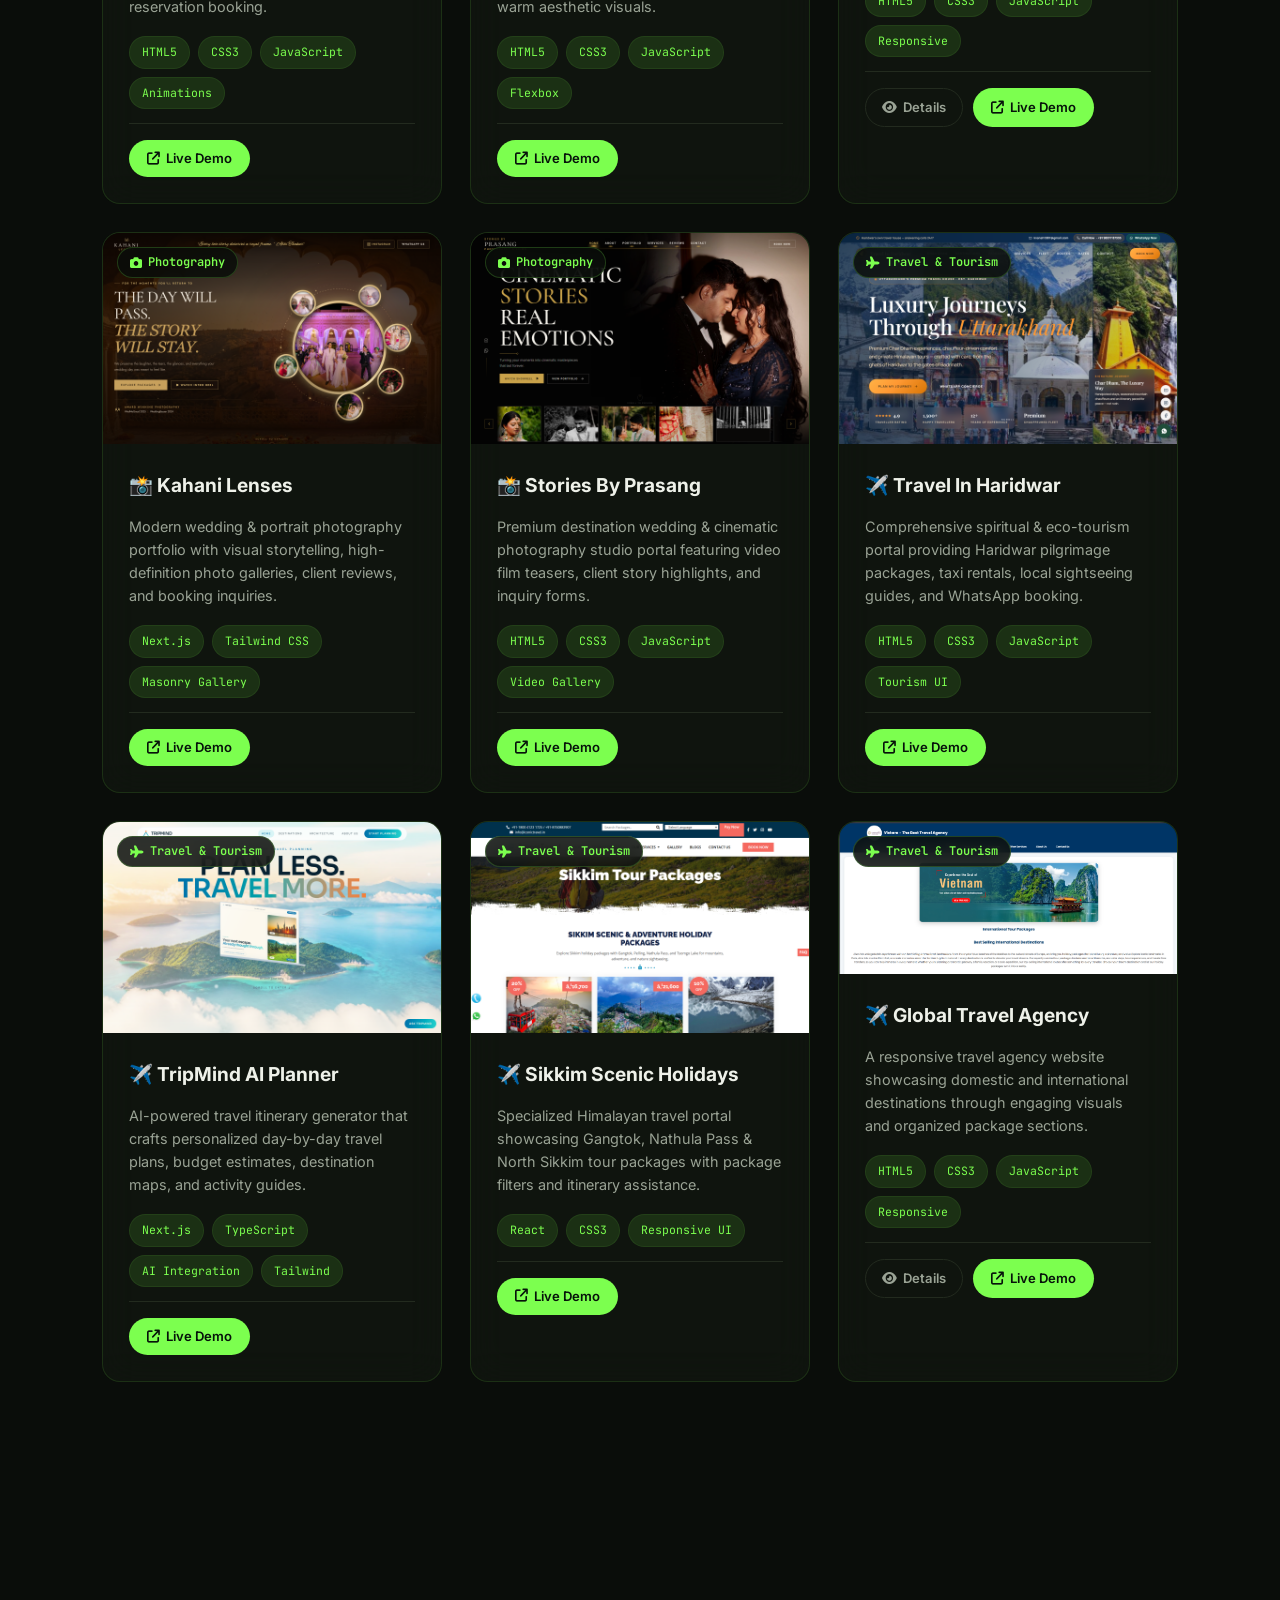
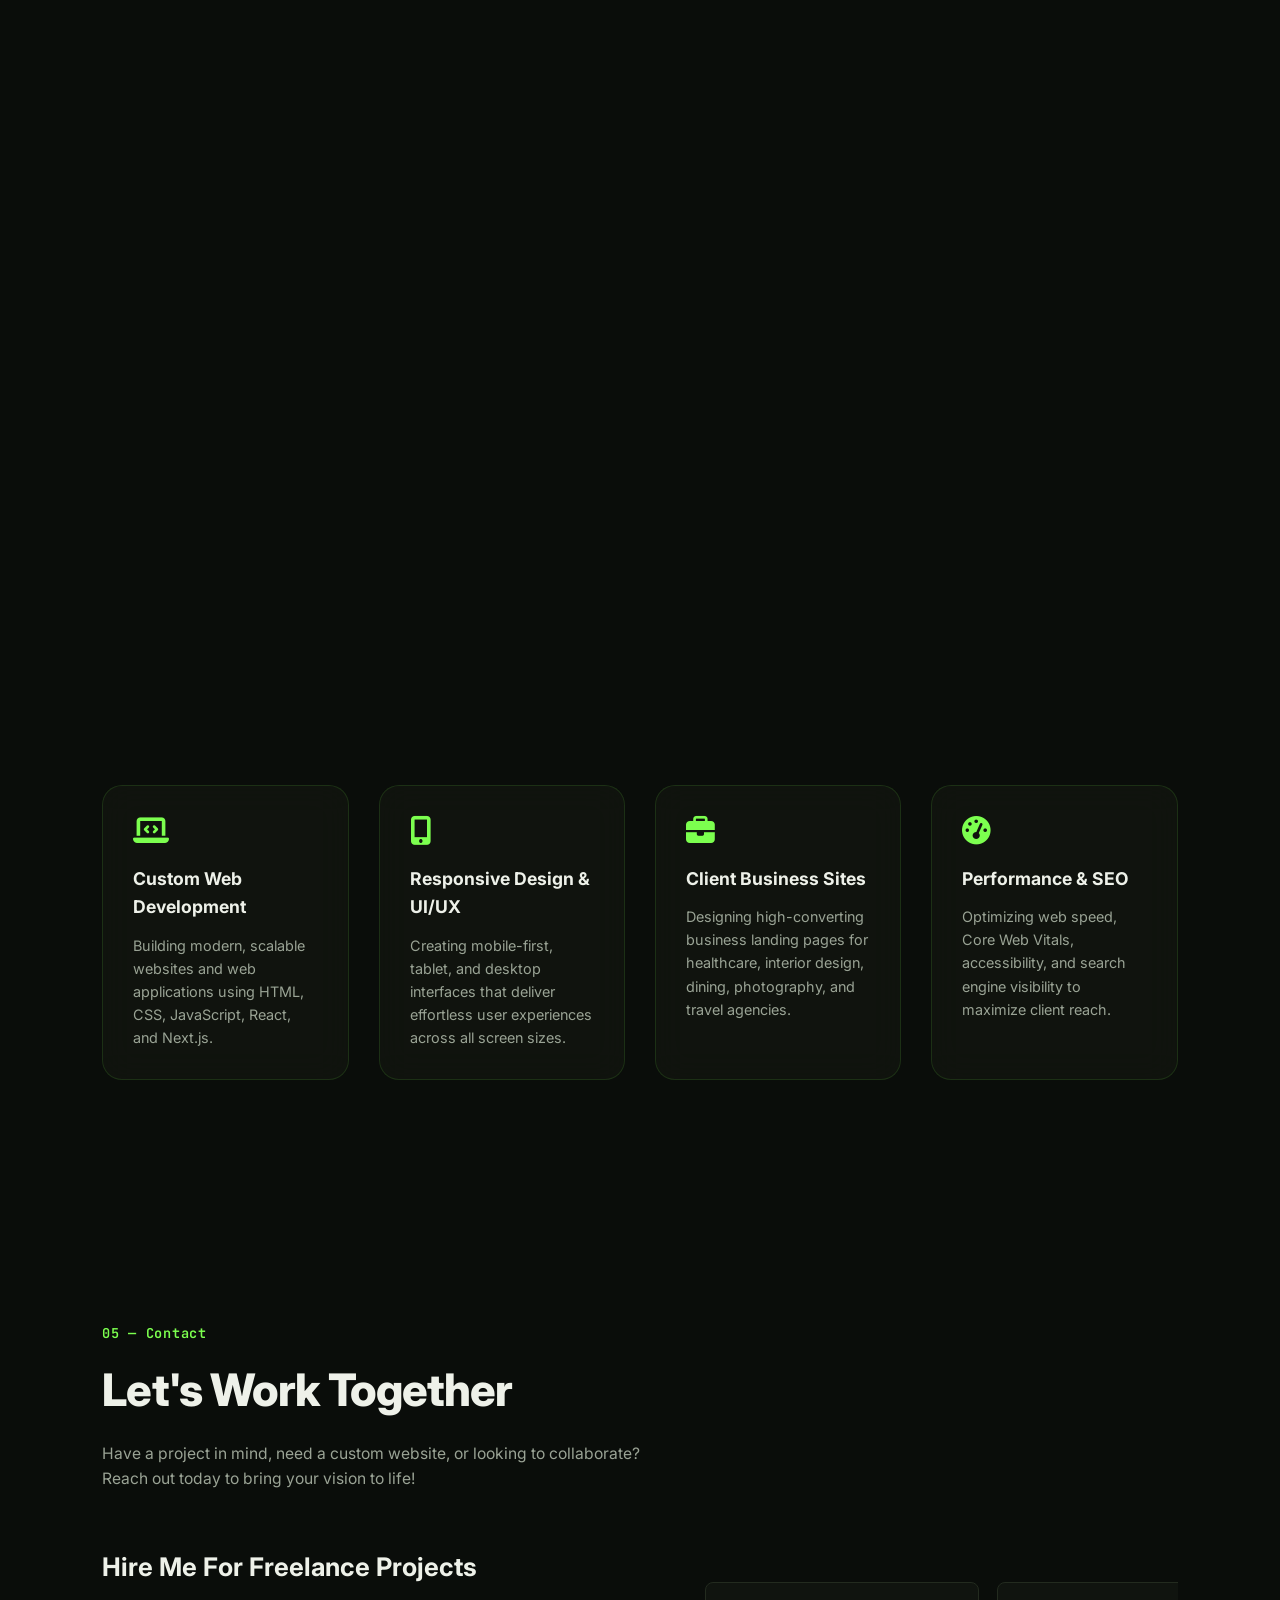
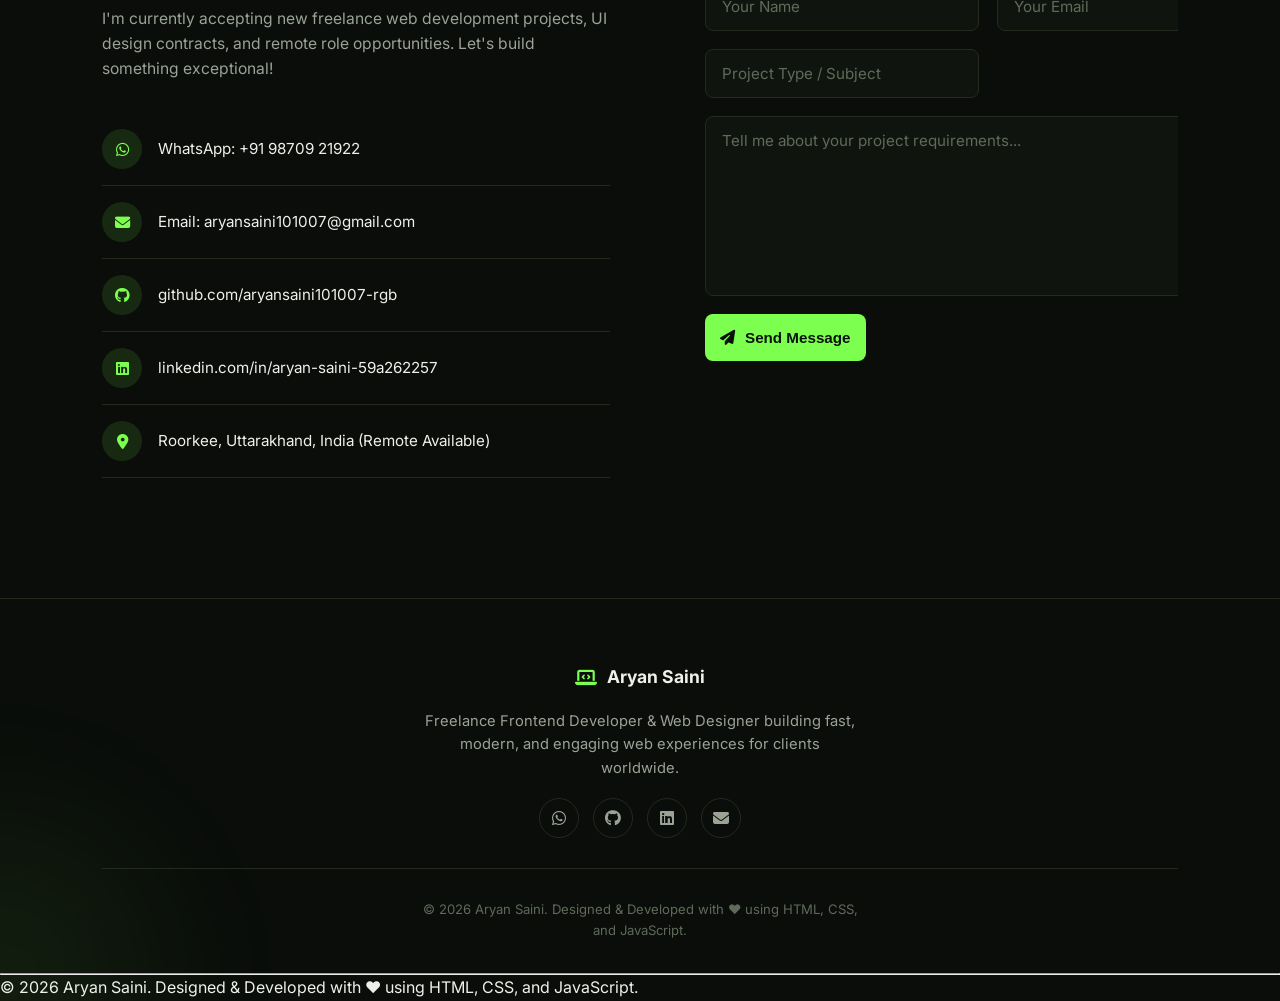
==== commit 1aa08404: "Update Who I Am content with user provided copy" ====
--- a/index.html
+++ b/index.html
@@ -137,48 +137,41 @@
 
             <div class="about-container">
 
-                <div class="about-image">
-
-                    <img src="images/profile.jpg" alt="Aryan Saini" loading="lazy">
-
-                </div>
-
                 <div class="about-content">
 
                     <h3>Freelance Frontend Developer & UI Specialist</h3>
 
                     <p>
-                        I'm Aryan Saini, an Information Technology student and freelance web developer crafting bespoke
-                        digital experiences for business clients around the world.
+                        I'm Aryan Saini, an IT student and freelance developer focused on building modern, high-performance digital experiences for businesses.
                     </p>
 
                     <p>
-                        I specialize in creating pixel-perfect, mobile-responsive, and high-performance websites for
-                        diverse industries including interior design studios, dental & medical clinics, cafés &
-                        restaurants, wedding photographers, and travel agencies.
+                        I create responsive, conversion-focused websites for brands across interiors, healthcare, hospitality, photography, and travel.
                     </p>
+
                     <p>
-                        Whether building custom React & Next.js web apps or crafting sleek landing pages with modern CSS
-                        & vanilla JS, every project is engineered for speed, clean UX, and customer conversion.
+                        From React & Next.js applications to refined landing pages, I combine clean code, thoughtful UI, and performance to turn ideas into impactful web experiences.
                     </p>
 
                     <div class="about-info">
 
-                        <div>
+                        <div class="info-pill">
                             <i class="fa-solid fa-location-dot"></i>
                             <span>Roorkee, Uttarakhand, India (Open to Remote Worldwide)</span>
                         </div>
 
-                        <div>
+                        <div class="info-pill">
                             <i class="fa-solid fa-envelope"></i>
                             <a href="mailto:aryansaini101007@gmail.com">
                                 aryansaini101007@gmail.com
                             </a>
                         </div>
 
-                        <div>
-                            <i class="fa-solid fa-briefcase"></i>
-                            <span>Available for Freelance Projects & Remote Roles</span>
+                        <div class="info-pill">
+                            <i class="fa-brands fa-whatsapp"></i>
+                            <a href="https://wa.me/919870921922?text=Hello%20Aryan,%20I'd%20like%20to%20discuss%20a%20project!" target="_blank">
+                                +91 98709 21922
+                            </a>
                         </div>
 
                     </div>
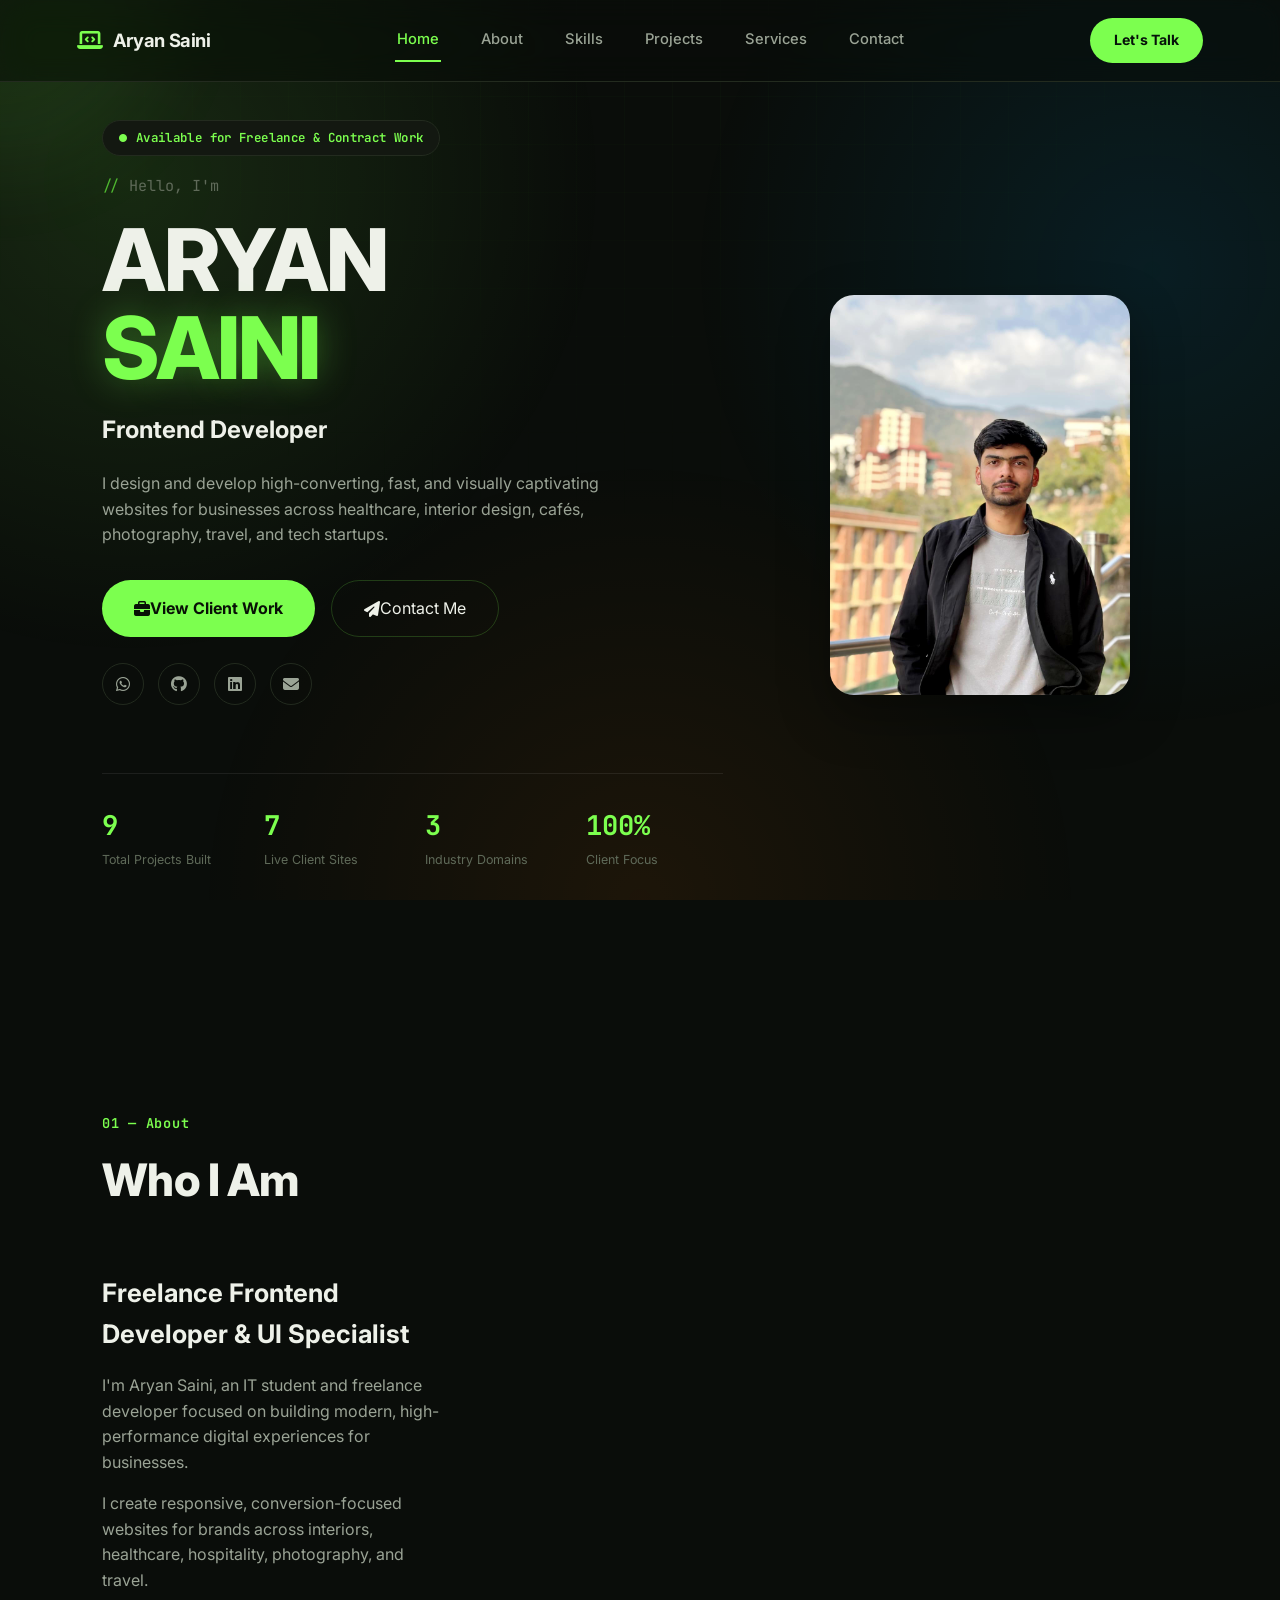
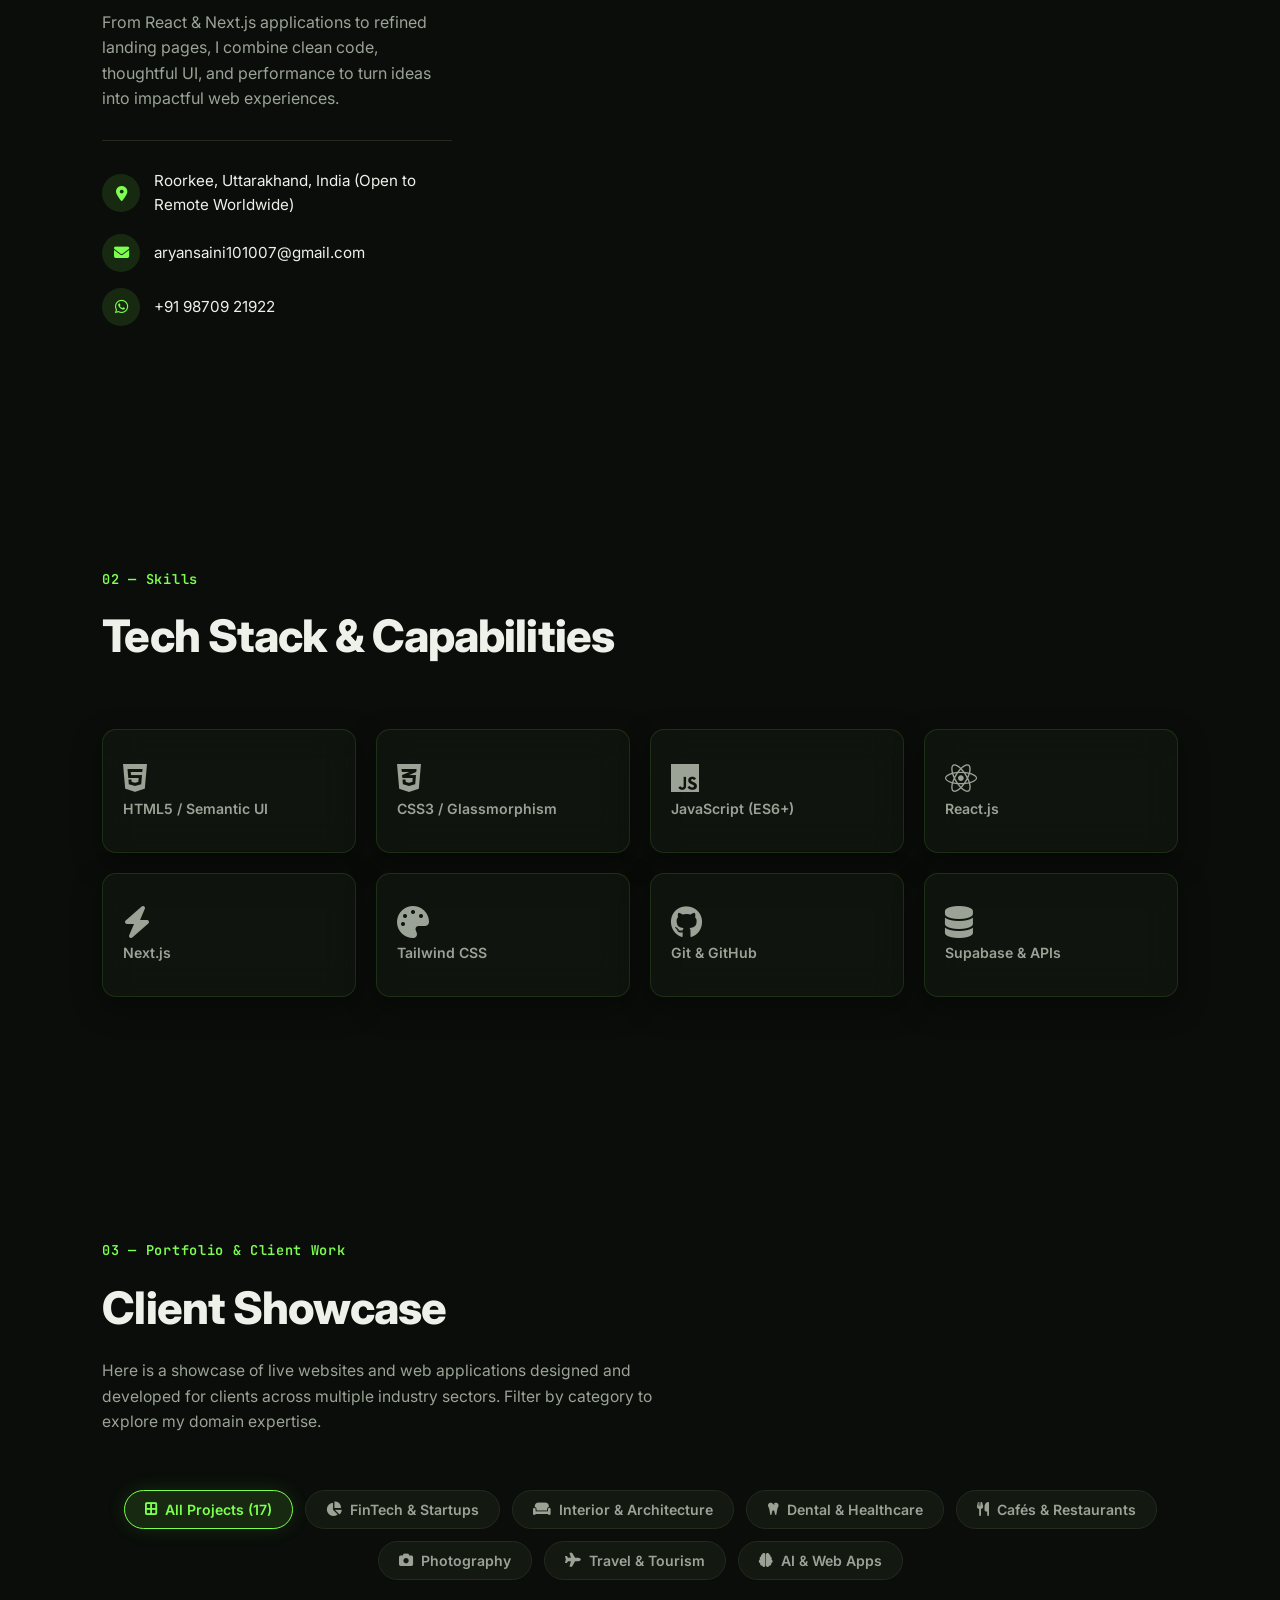
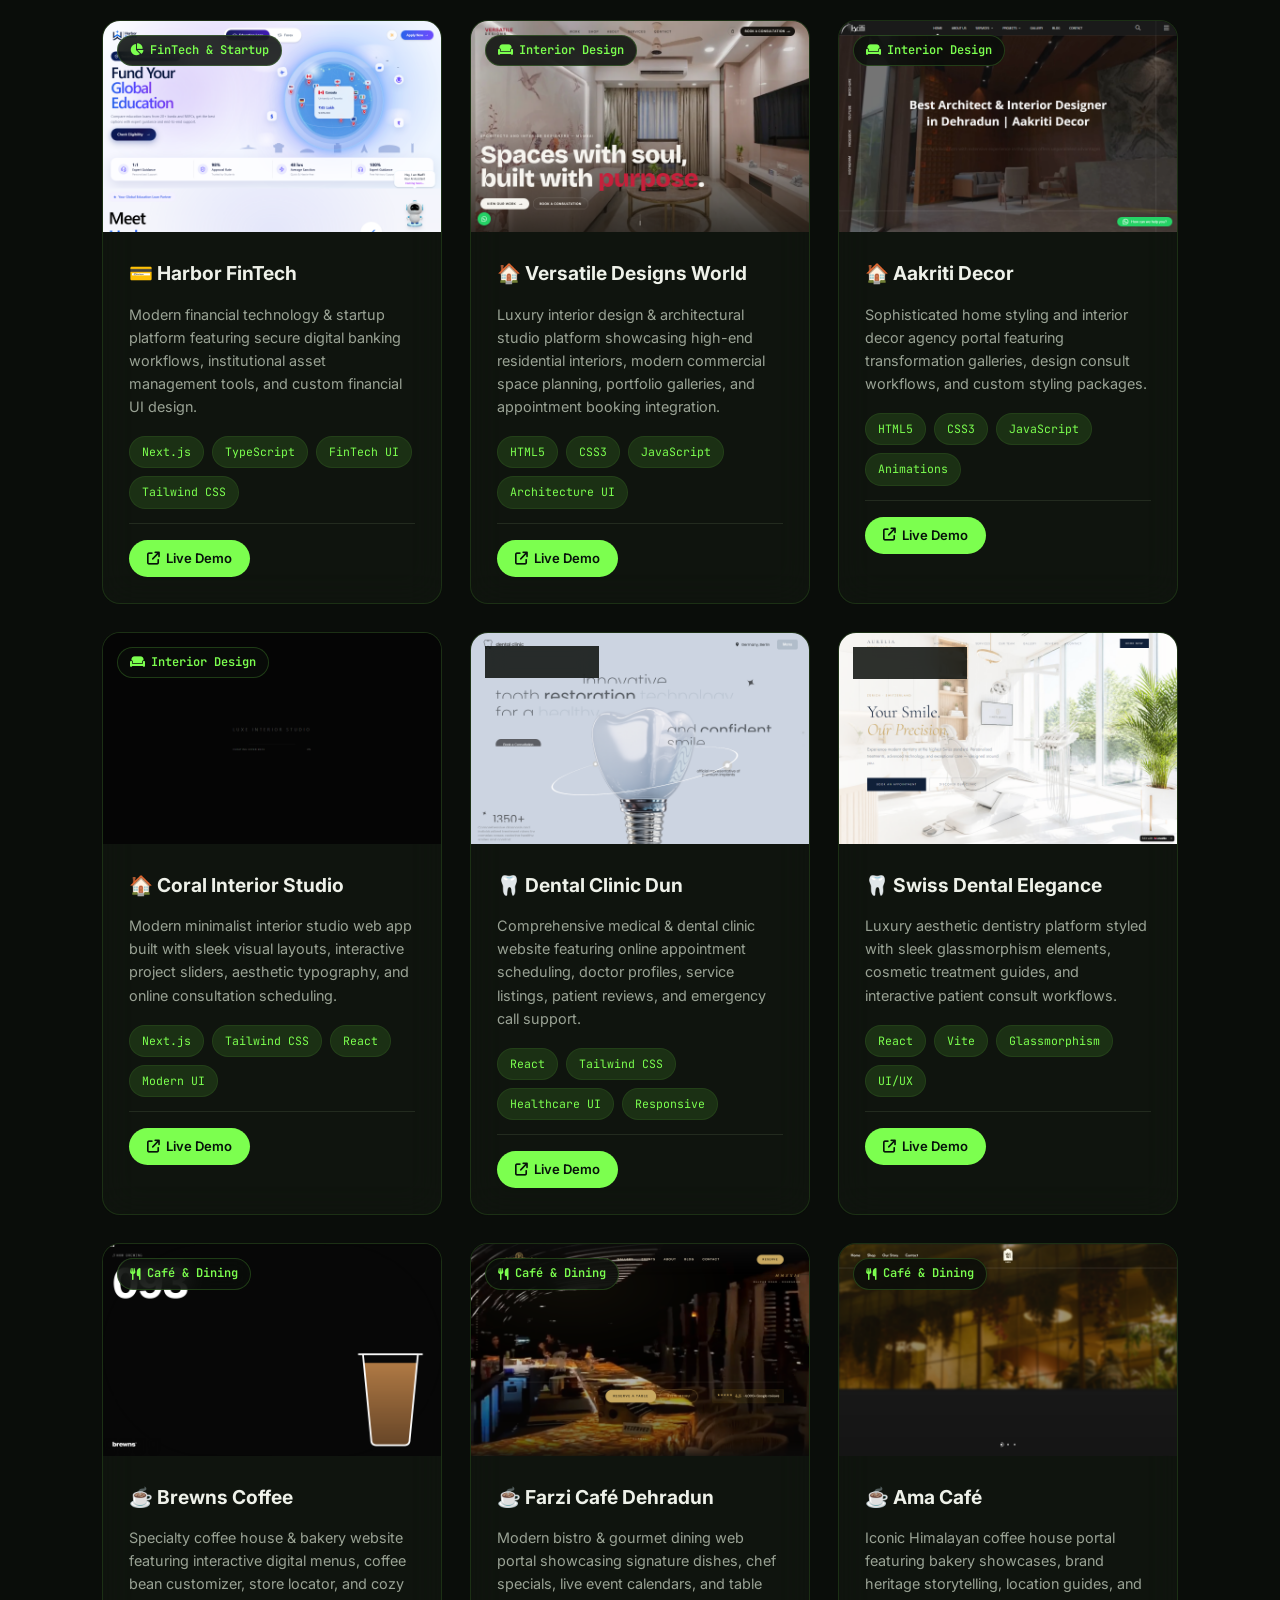
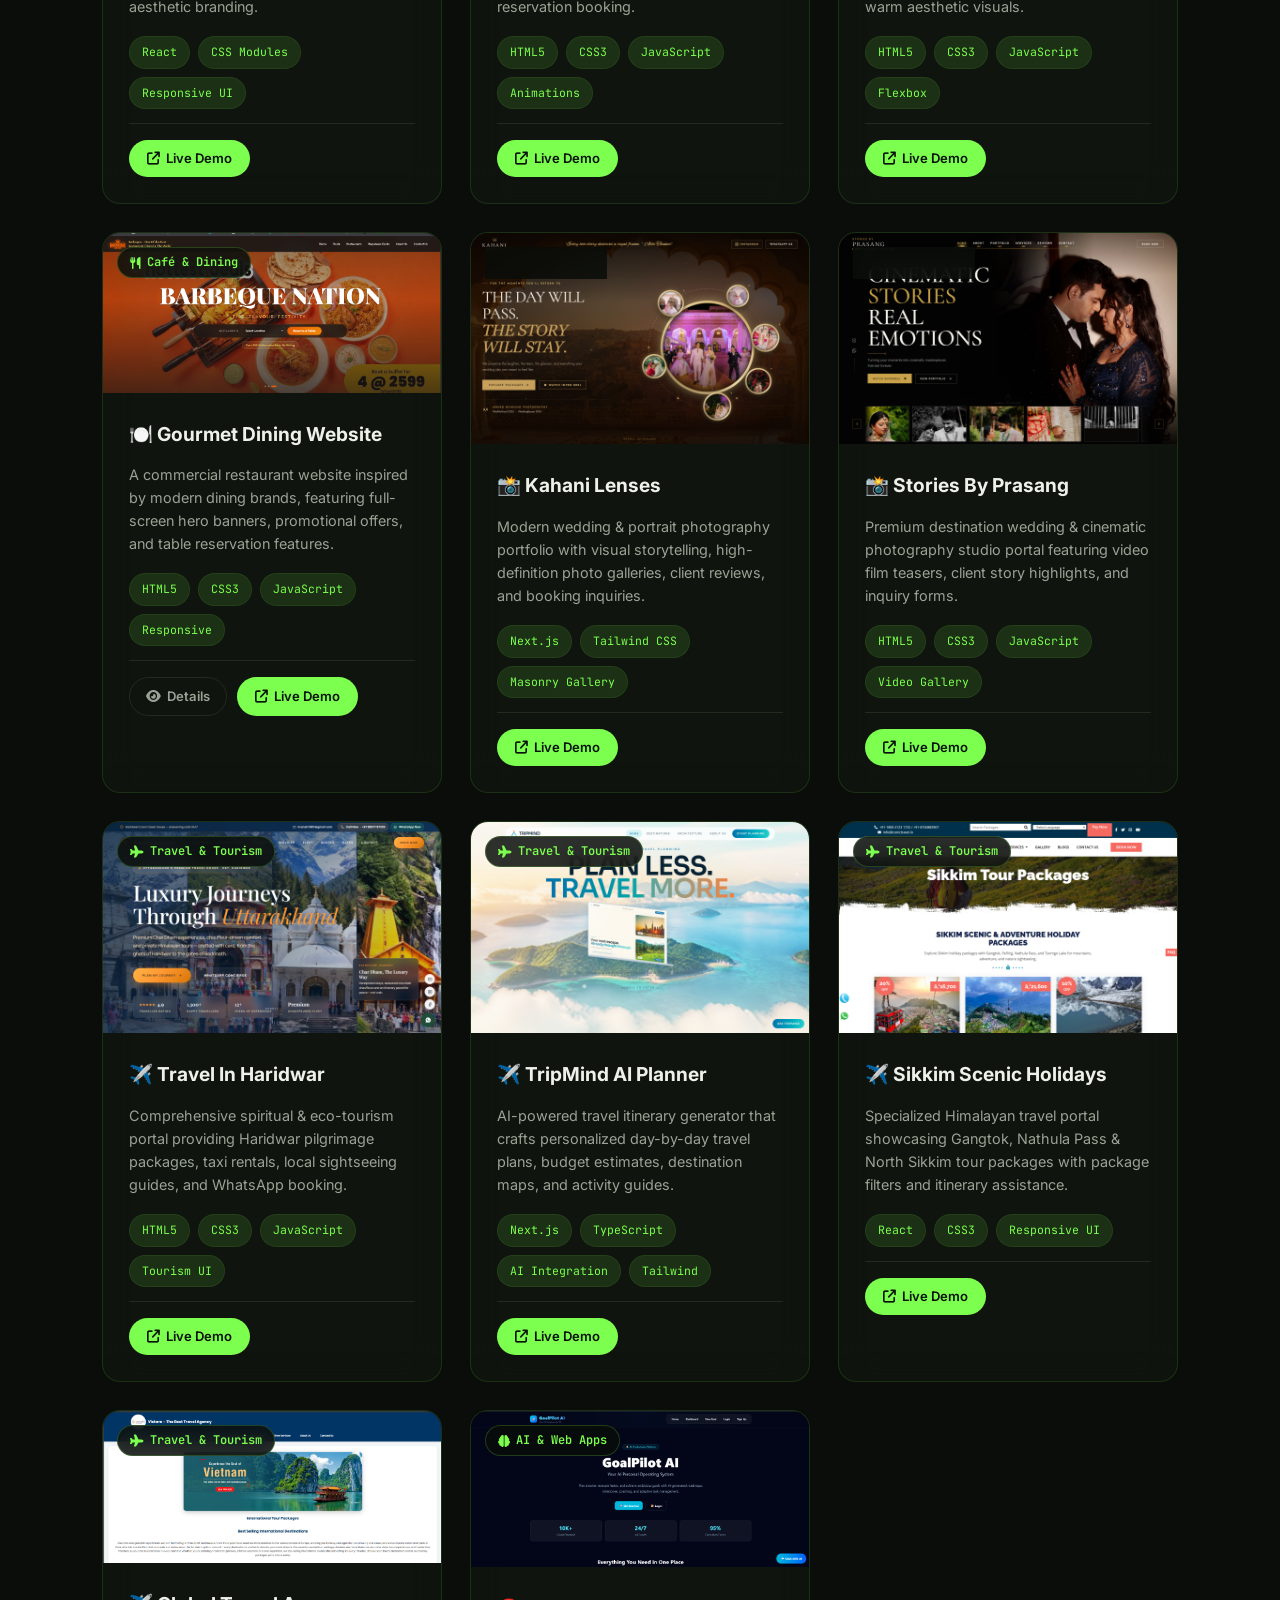
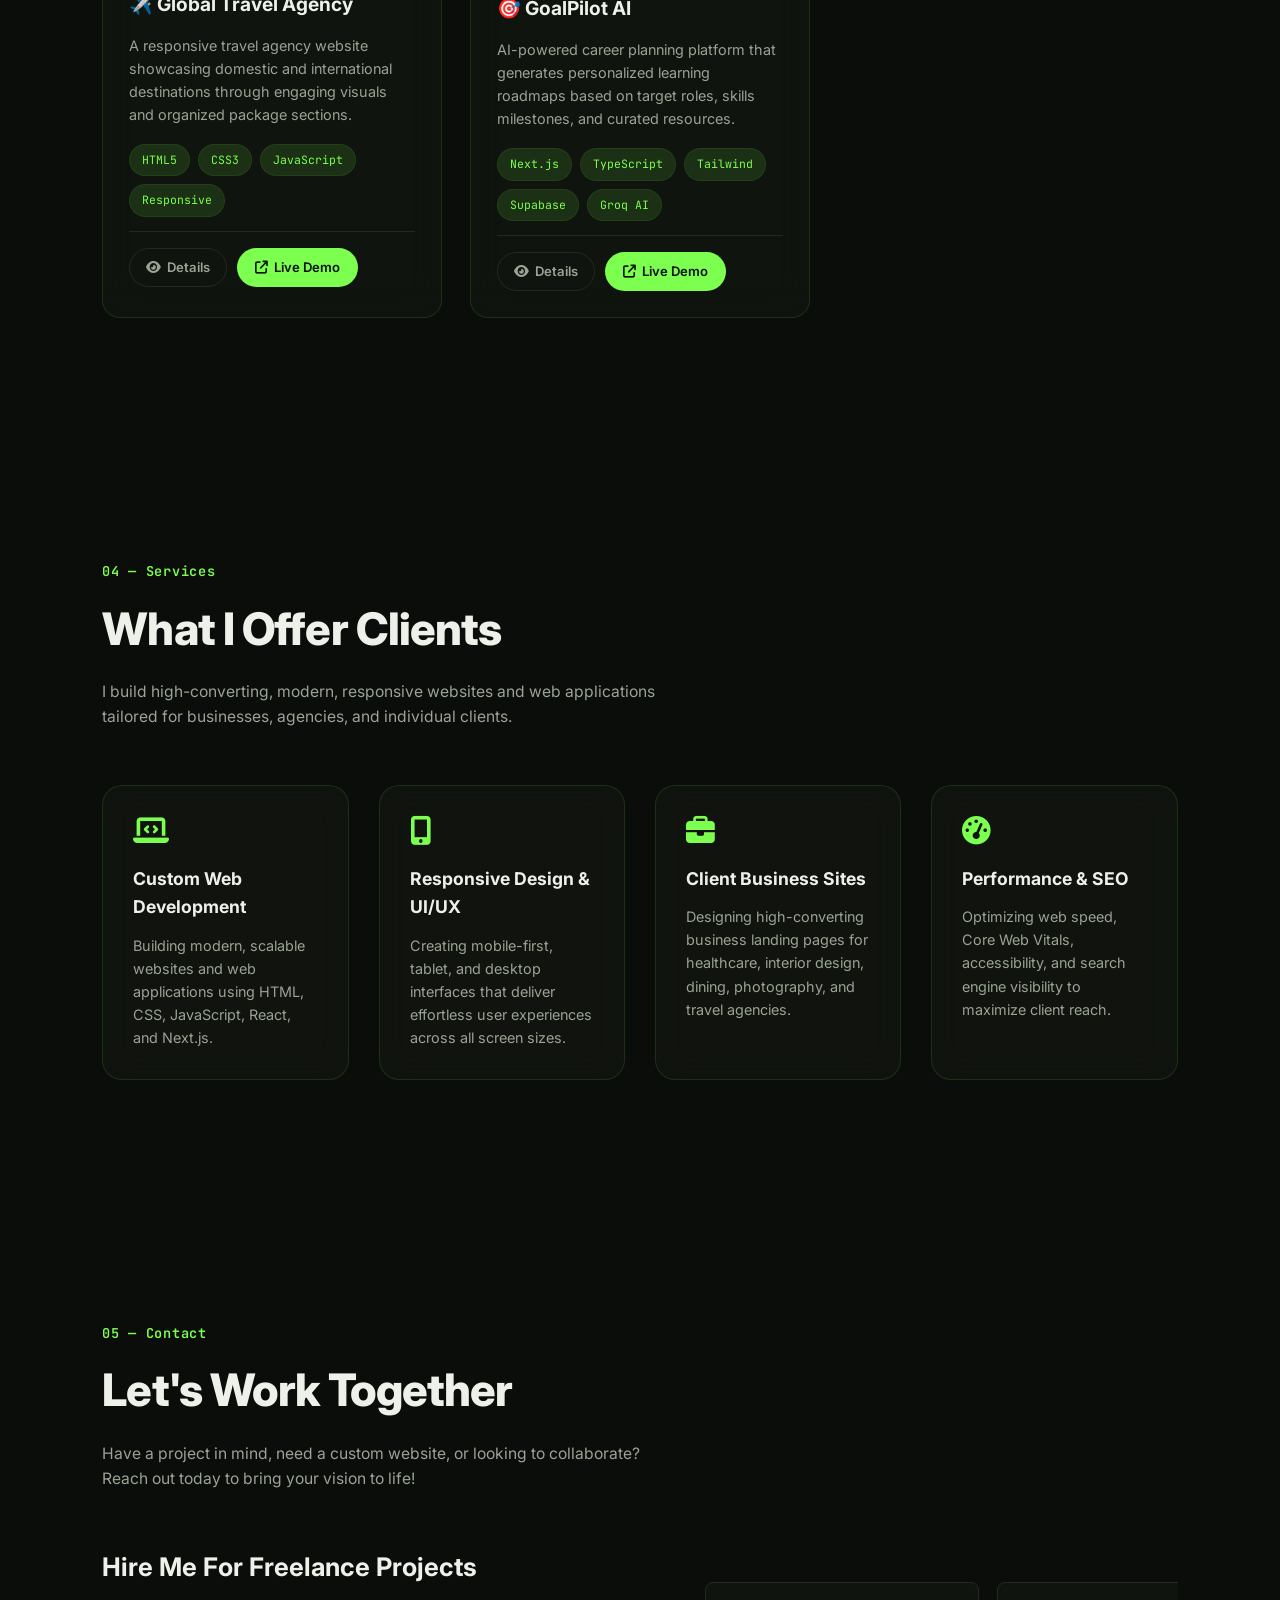
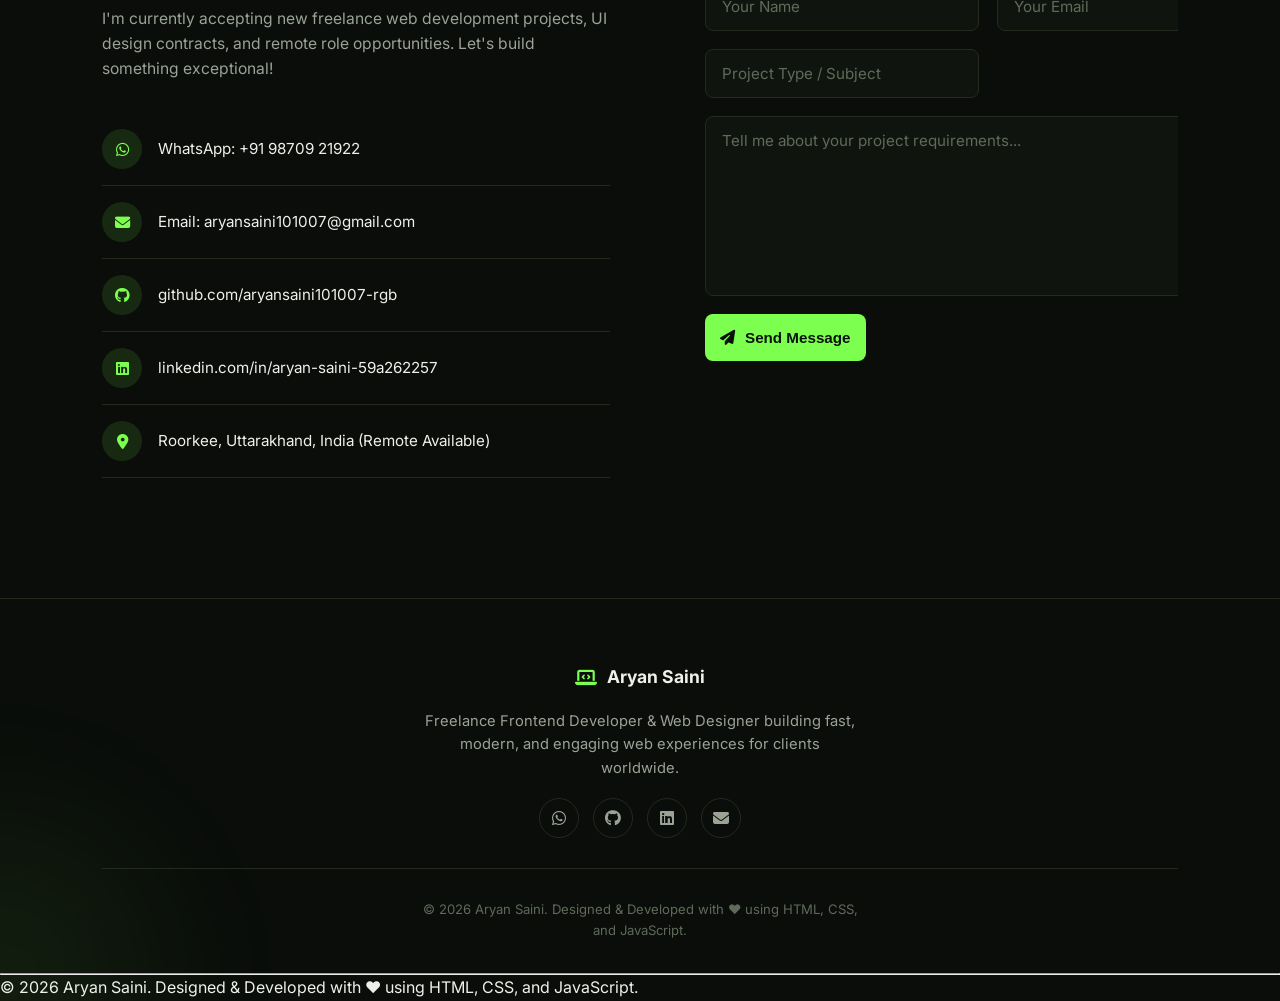
==== commit 78af3211: "Add Harbor FinTech client project showcase with screenshot and FinTech filter category" ====
--- a/index.html
+++ b/index.html
@@ -95,17 +95,17 @@
                 <div class="hero-stats">
 
                     <div class="stat">
-                        <h2 class="stat-number" data-target="16">0</h2>
+                        <h2 class="stat-number" data-target="17">0</h2>
                         <p>Total Projects Built</p>
                     </div>
 
                     <div class="stat">
-                        <h2 class="stat-number" data-target="13">0</h2>
+                        <h2 class="stat-number" data-target="14">0</h2>
                         <p>Live Client Sites</p>
                     </div>
 
                     <div class="stat">
-                        <h2 class="stat-number" data-target="5">0</h2>
+                        <h2 class="stat-number" data-target="6">0</h2>
                         <p>Industry Domains</p>
                     </div>
 
@@ -252,7 +252,10 @@
             <!-- Filter Buttons -->
             <div class="project-filters">
                 <button class="filter-btn active" data-filter="all">
-                    <i class="fa-solid fa-border-all"></i> All Projects (16)
+                    <i class="fa-solid fa-border-all"></i> All Projects (17)
+                </button>
+                <button class="filter-btn" data-filter="fintech">
+                    <i class="fa-solid fa-chart-pie"></i> FinTech & Startups
                 </button>
                 <button class="filter-btn" data-filter="interior">
                     <i class="fa-solid fa-couch"></i> Interior & Architecture
@@ -276,6 +279,29 @@
 
             <div class="projects-container">
 
+                <!-- 1. Harbor FinTech -->
+                <article class="project-card" data-category="fintech">
+                    <div class="project-badge"><i class="fa-solid fa-chart-pie"></i> FinTech & Startup</div>
+                    <img src="images/fintech-harbor.png" alt="Harbor FinTech" loading="lazy">
+                    <div class="project-content">
+                        <h3>💳 Harbor FinTech</h3>
+                        <p>
+                            Modern financial technology & startup platform featuring secure digital banking workflows, institutional asset management tools, and custom financial UI design.
+                        </p>
+                        <div class="project-tech">
+                            <span>Next.js</span>
+                            <span>TypeScript</span>
+                            <span>FinTech UI</span>
+                            <span>Tailwind CSS</span>
+                        </div>
+                        <div class="project-links">
+                            <a href="https://www.harborfintech.com/" target="_blank" class="demo-btn">
+                                <i class="fa-solid fa-arrow-up-right-from-square"></i> Live Demo
+                            </a>
+                        </div>
+                    </div>
+                </article>
+
                 <!-- 1. Versatile Designs World -->
                 <article class="project-card" data-category="interior">
                     <div class="project-badge"><i class="fa-solid fa-couch"></i> Interior Design</div>
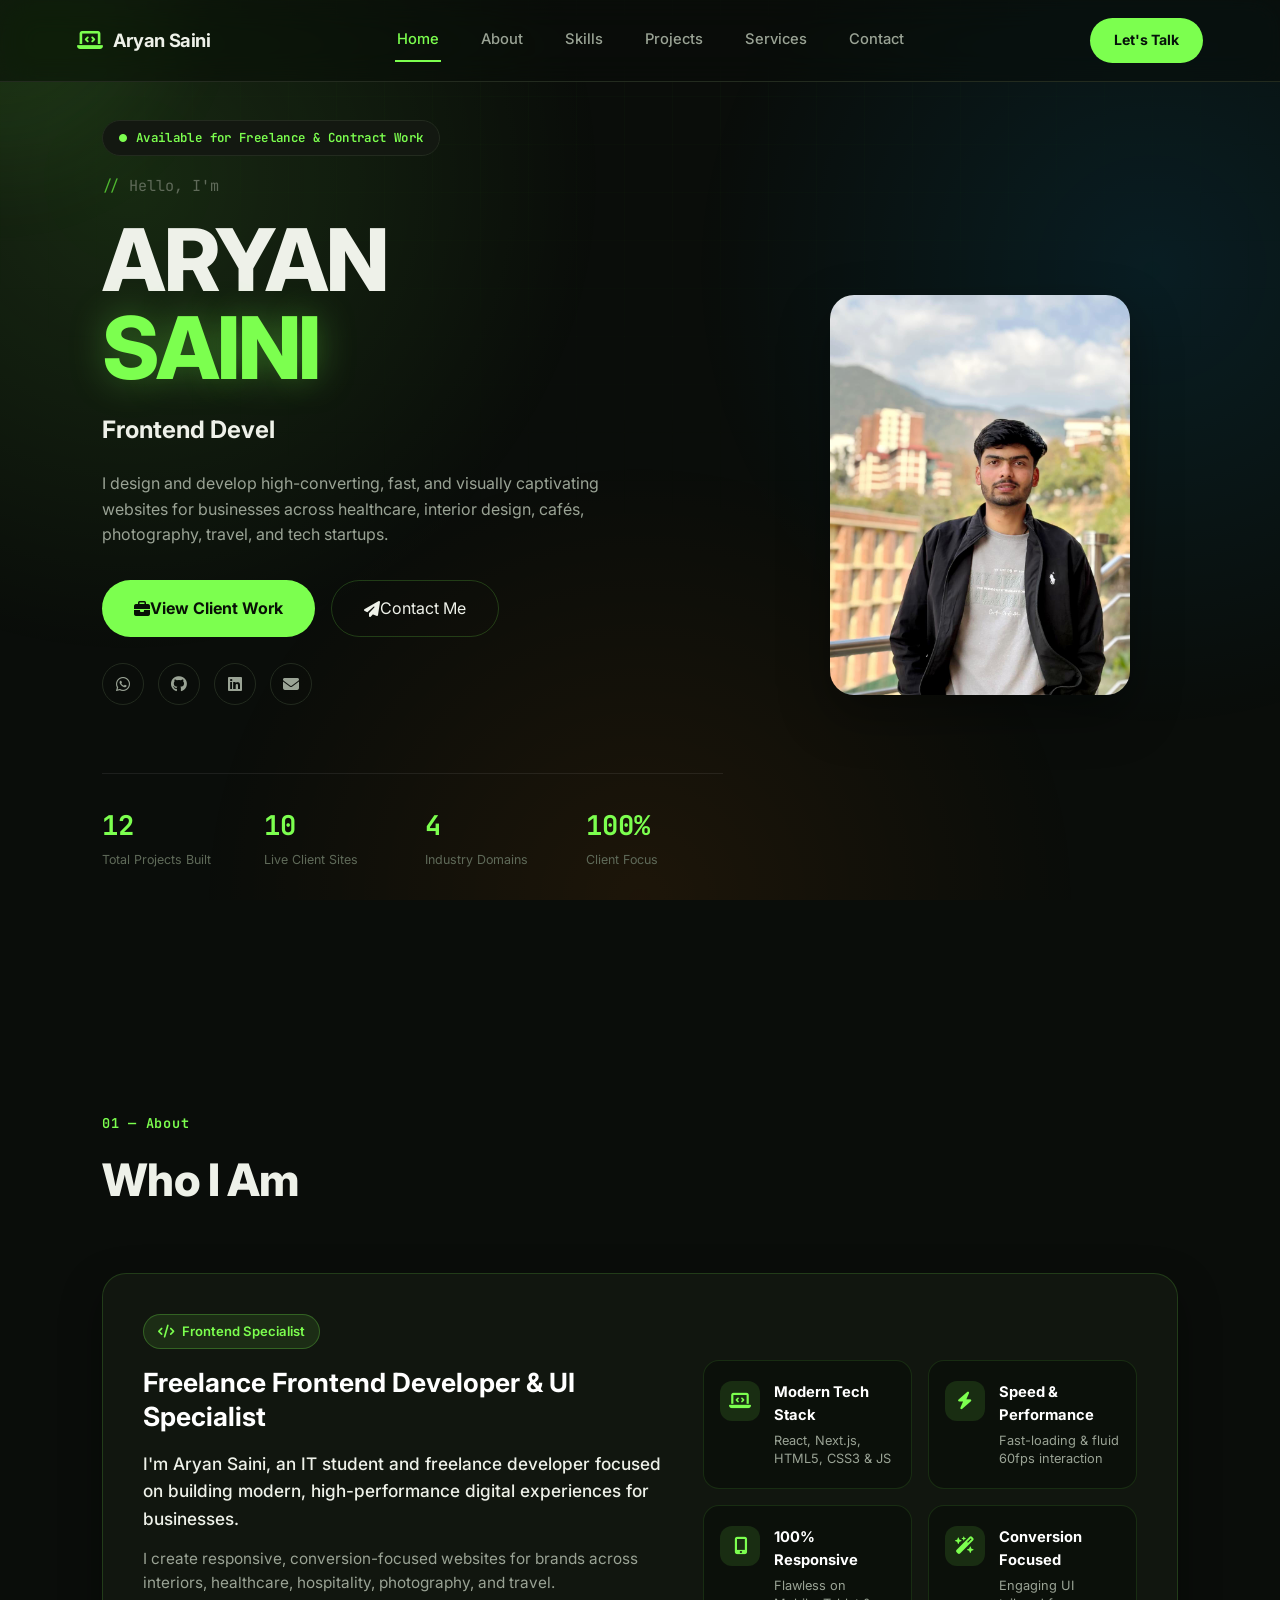
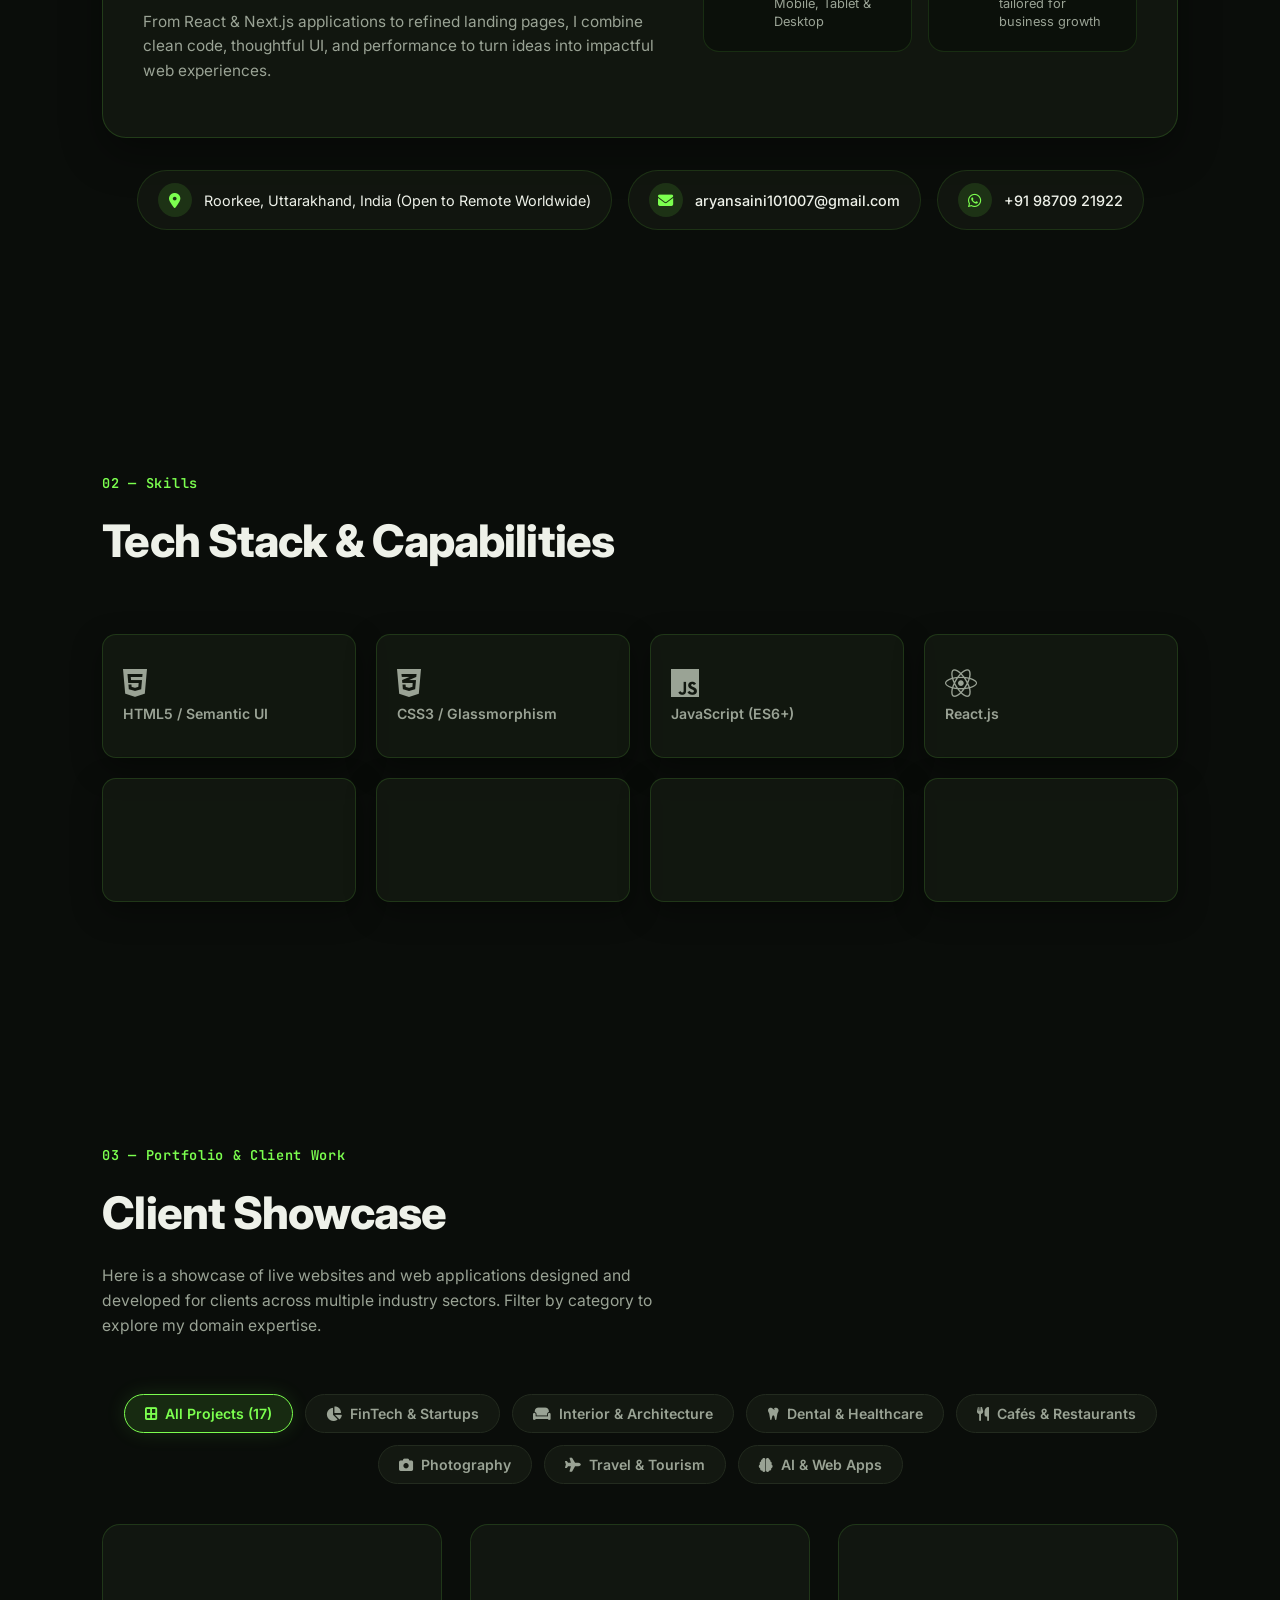
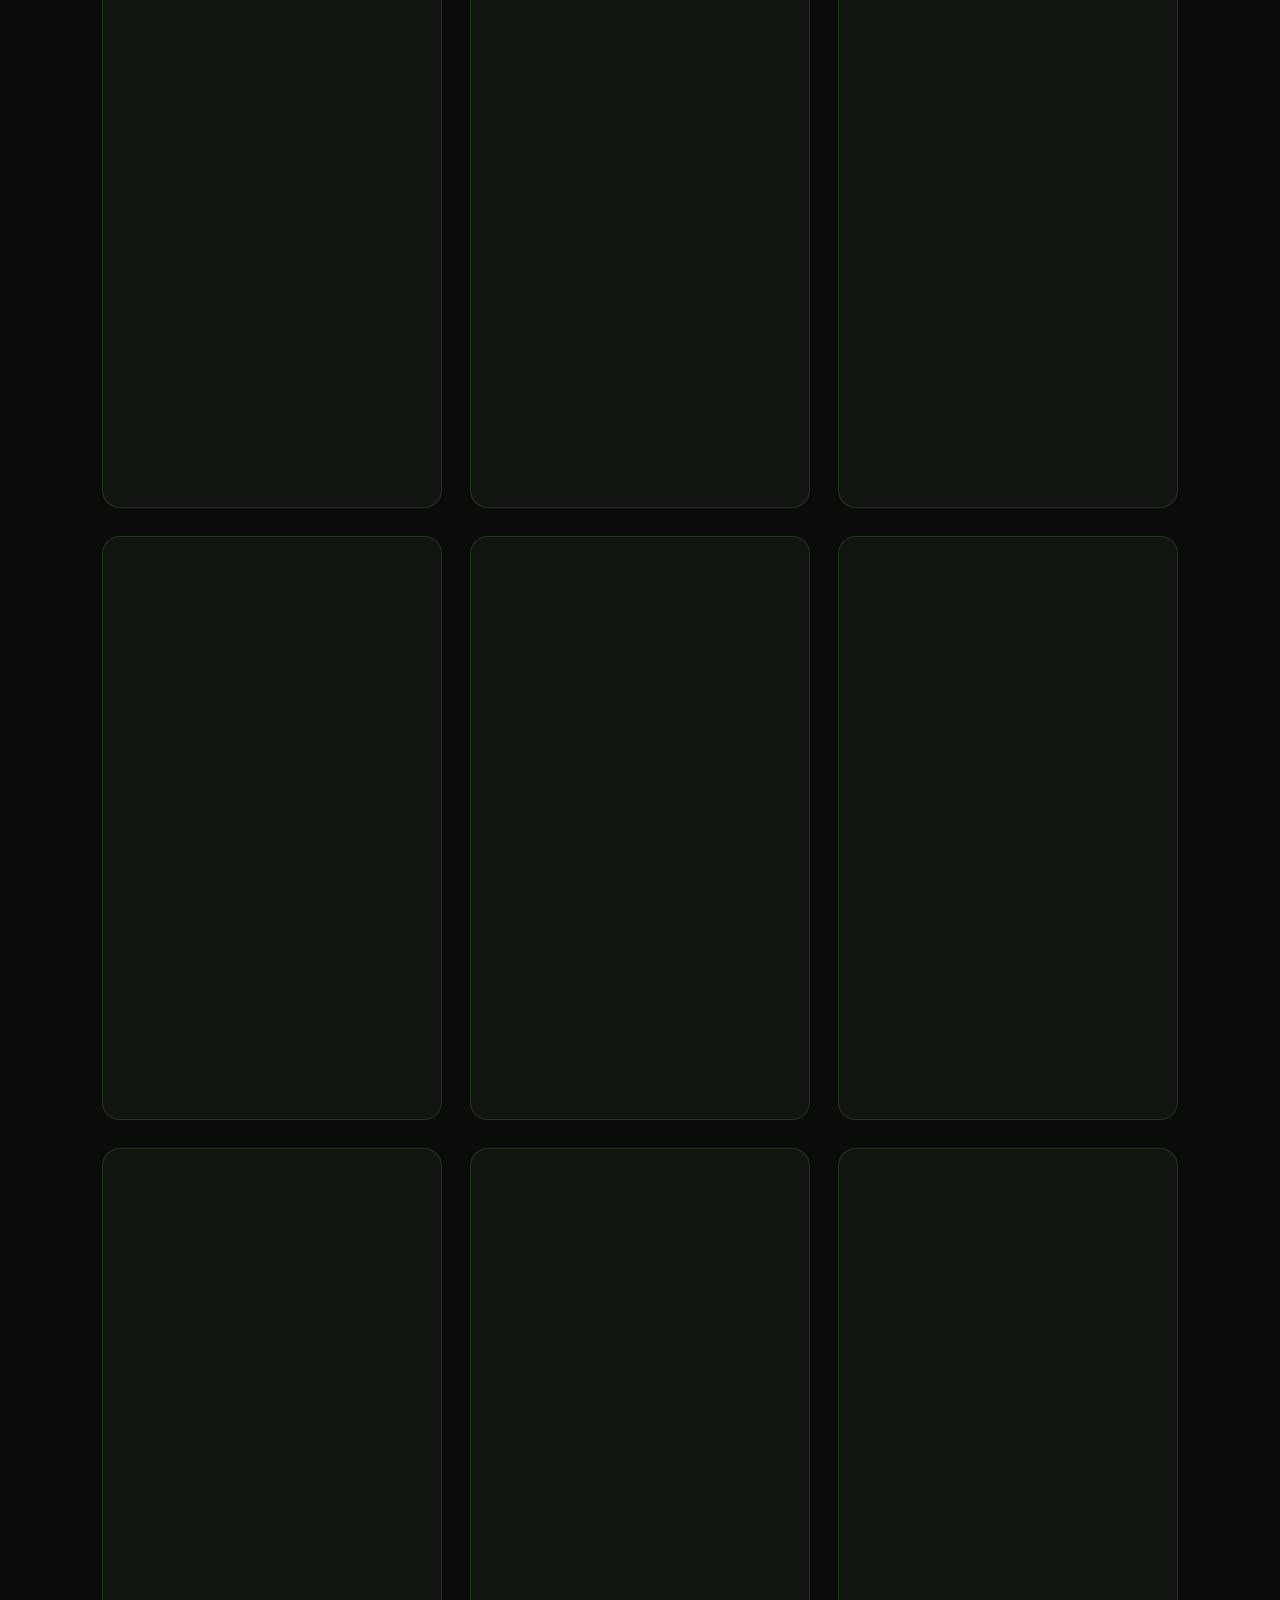
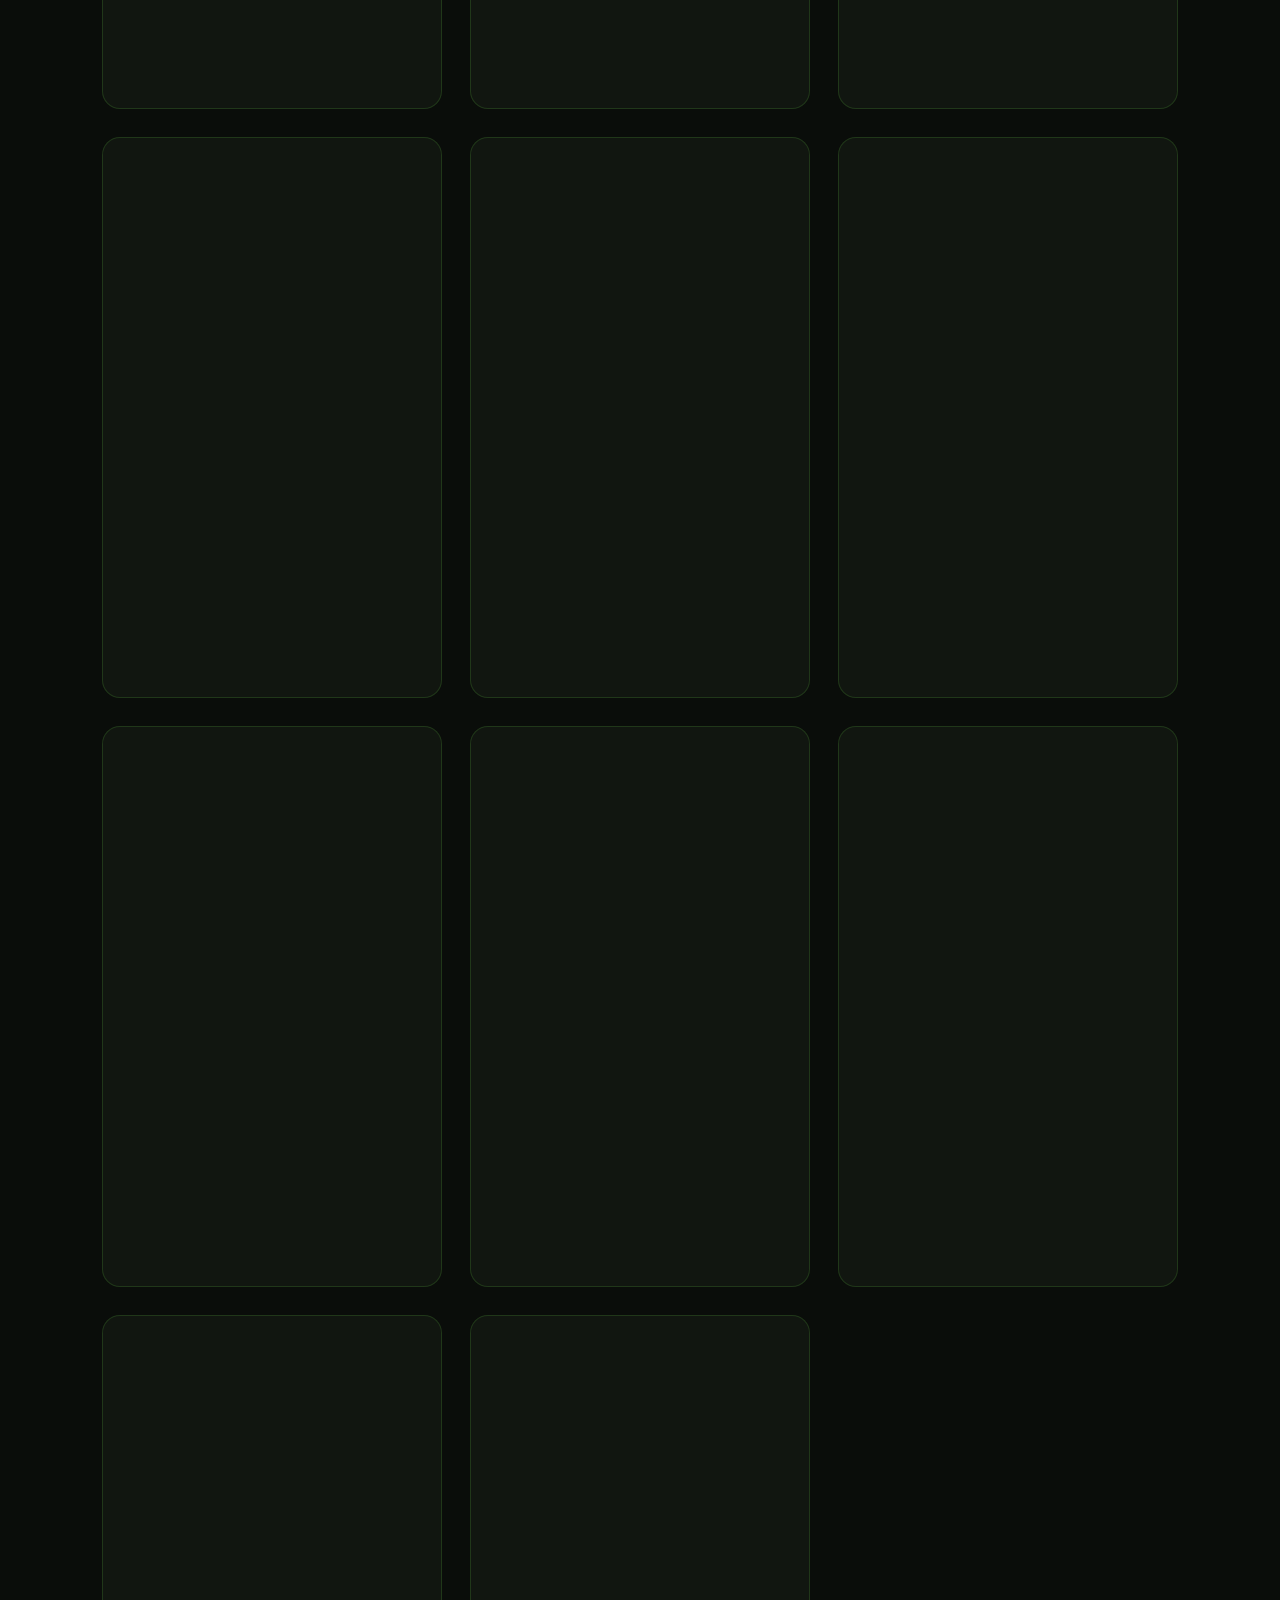
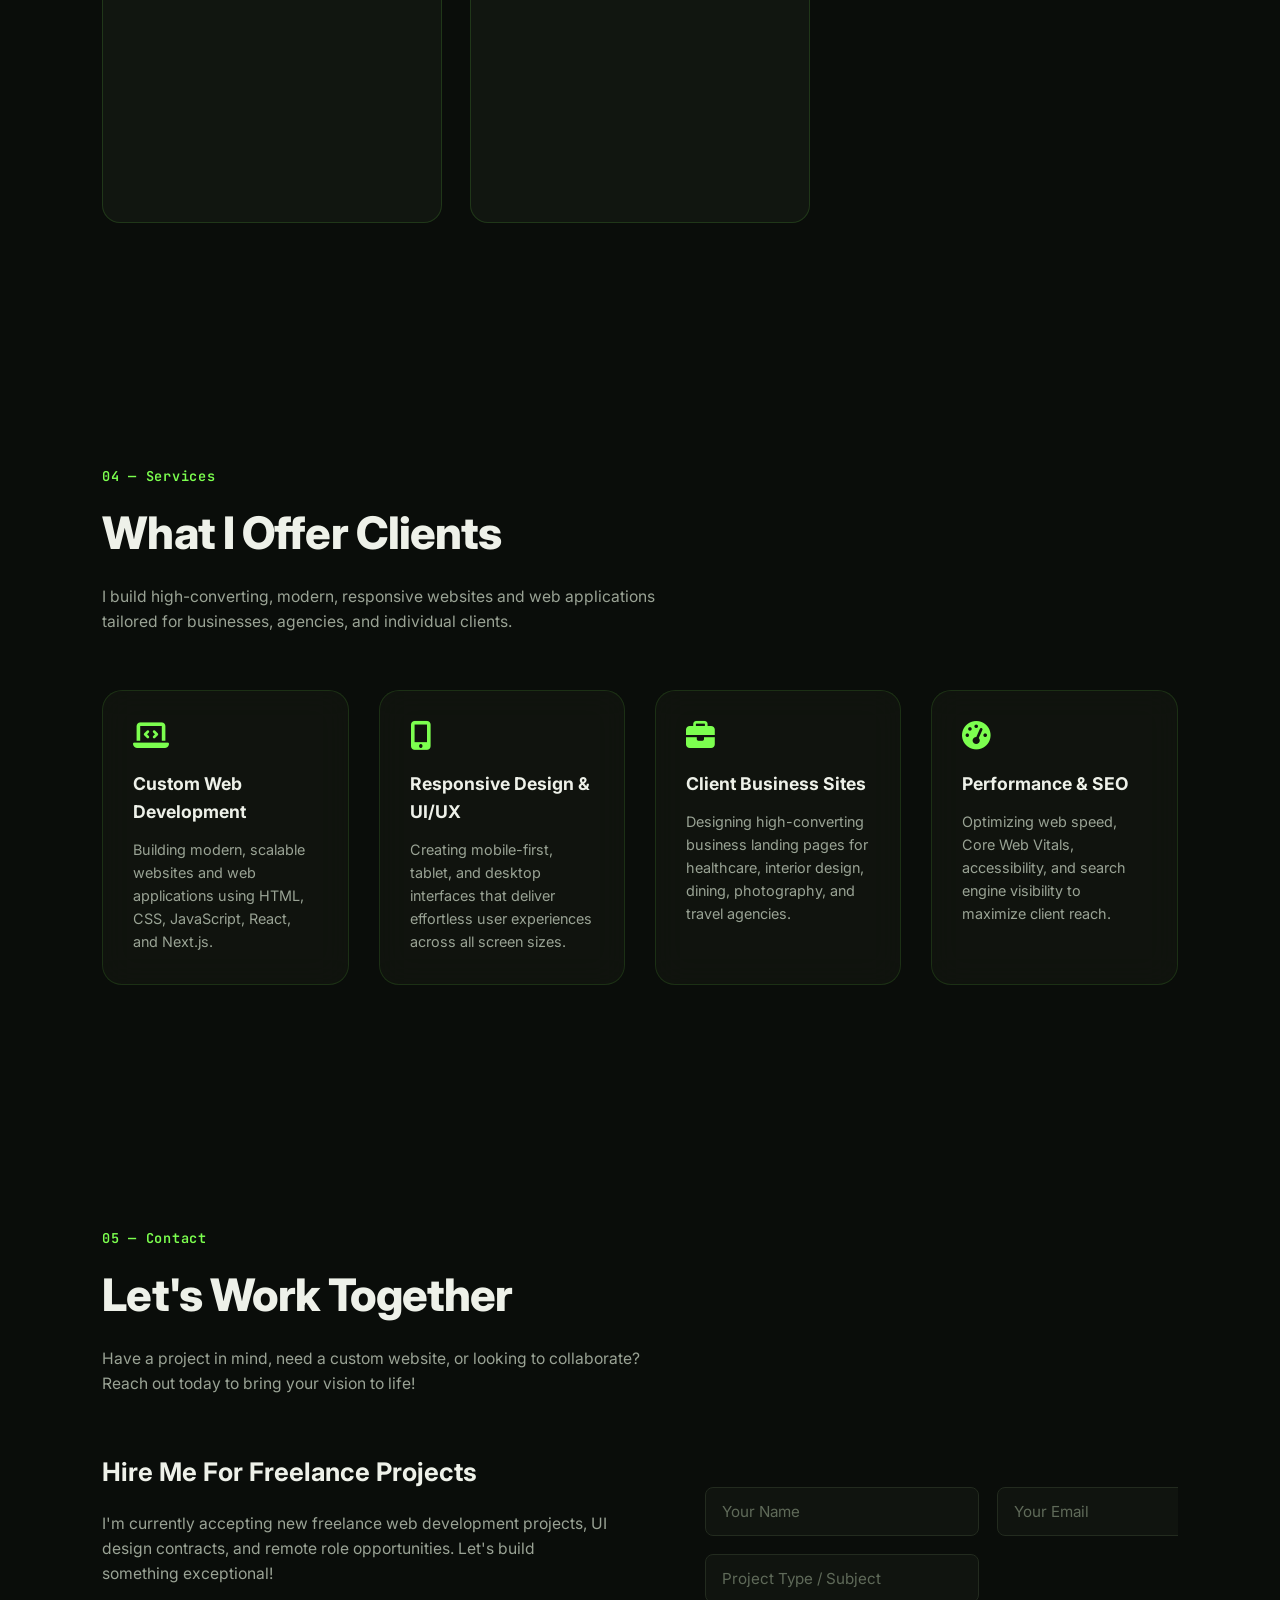
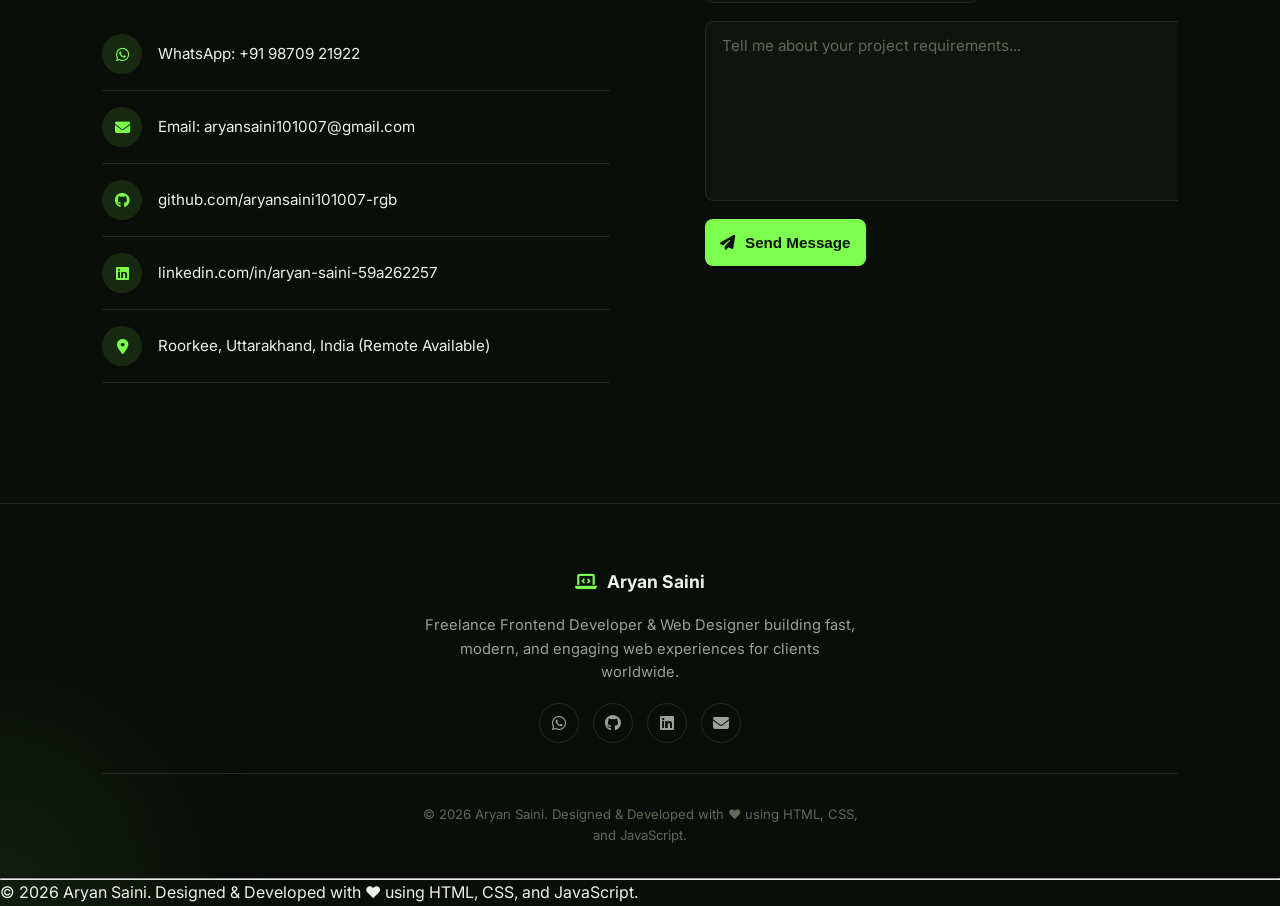
==== commit 35a2ab21: "Optimize Who I Am section for laptop/desktop/mobile and implement GPU hardware-accelerated scroll pe" ====
--- a/index.html
+++ b/index.html
@@ -137,43 +137,85 @@
 
             <div class="about-container">
 
-                <div class="about-content">
-
-                    <h3>Freelance Frontend Developer & UI Specialist</h3>
-
-                    <p>
-                        I'm Aryan Saini, an IT student and freelance developer focused on building modern, high-performance digital experiences for businesses.
-                    </p>
-
-                    <p>
-                        I create responsive, conversion-focused websites for brands across interiors, healthcare, hospitality, photography, and travel.
-                    </p>
-
-                    <p>
-                        From React & Next.js applications to refined landing pages, I combine clean code, thoughtful UI, and performance to turn ideas into impactful web experiences.
-                    </p>
-
-                    <div class="about-info">
-
-                        <div class="info-pill">
-                            <i class="fa-solid fa-location-dot"></i>
-                            <span>Roorkee, Uttarakhand, India (Open to Remote Worldwide)</span>
-                        </div>
-
-                        <div class="info-pill">
-                            <i class="fa-solid fa-envelope"></i>
-                            <a href="mailto:aryansaini101007@gmail.com">
-                                aryansaini101007@gmail.com
-                            </a>
-                        </div>
-
-                        <div class="info-pill">
-                            <i class="fa-brands fa-whatsapp"></i>
-                            <a href="https://wa.me/919870921922?text=Hello%20Aryan,%20I'd%20like%20to%20discuss%20a%20project!" target="_blank">
-                                +91 98709 21922
-                            </a>
-                        </div>
-
+                <div class="about-hero-card">
+
+                    <div class="about-main-text">
+
+                        <span class="about-badge"><i class="fa-solid fa-code"></i> Frontend Specialist</span>
+
+                        <h3>Freelance Frontend Developer & UI Specialist</h3>
+
+                        <p class="about-lead">
+                            I'm Aryan Saini, an IT student and freelance developer focused on building modern, high-performance digital experiences for businesses.
+                        </p>
+
+                        <p>
+                            I create responsive, conversion-focused websites for brands across interiors, healthcare, hospitality, photography, and travel.
+                        </p>
+
+                        <p>
+                            From React & Next.js applications to refined landing pages, I combine clean code, thoughtful UI, and performance to turn ideas into impactful web experiences.
+                        </p>
+
+                    </div>
+
+                    <div class="about-highlights-grid">
+
+                        <div class="highlight-box">
+                            <div class="highlight-icon"><i class="fa-solid fa-laptop-code"></i></div>
+                            <div class="highlight-info">
+                                <h4>Modern Tech Stack</h4>
+                                <p>React, Next.js, HTML5, CSS3 & JS</p>
+                            </div>
+                        </div>
+
+                        <div class="highlight-box">
+                            <div class="highlight-icon"><i class="fa-solid fa-bolt"></i></div>
+                            <div class="highlight-info">
+                                <h4>Speed & Performance</h4>
+                                <p>Fast-loading & fluid 60fps interaction</p>
+                            </div>
+                        </div>
+
+                        <div class="highlight-box">
+                            <div class="highlight-icon"><i class="fa-solid fa-mobile-screen-button"></i></div>
+                            <div class="highlight-info">
+                                <h4>100% Responsive</h4>
+                                <p>Flawless on Mobile, Tablet & Desktop</p>
+                            </div>
+                        </div>
+
+                        <div class="highlight-box">
+                            <div class="highlight-icon"><i class="fa-solid fa-wand-magic-sparkles"></i></div>
+                            <div class="highlight-info">
+                                <h4>Conversion Focused</h4>
+                                <p>Engaging UI tailored for business growth</p>
+                            </div>
+                        </div>
+
+                    </div>
+
+                </div>
+
+                <div class="about-info">
+
+                    <div class="info-pill">
+                        <i class="fa-solid fa-location-dot"></i>
+                        <span>Roorkee, Uttarakhand, India (Open to Remote Worldwide)</span>
+                    </div>
+
+                    <div class="info-pill">
+                        <i class="fa-solid fa-envelope"></i>
+                        <a href="mailto:aryansaini101007@gmail.com">
+                            aryansaini101007@gmail.com
+                        </a>
+                    </div>
+
+                    <div class="info-pill">
+                        <i class="fa-brands fa-whatsapp"></i>
+                        <a href="https://wa.me/919870921922?text=Hello%20Aryan,%20I'd%20like%20to%20discuss%20a%20project!" target="_blank">
+                            +91 98709 21922
+                        </a>
                     </div>
 
                 </div>
--- a/style.css
+++ b/style.css
@@ -558,84 +558,140 @@
 }
 
 .about-container {
-
+  display: flex;
+  flex-direction: column;
+  gap: 32px;
+  width: 100%;
+}
+
+.about-hero-card {
   display: grid;
-
-  grid-template-columns: 350px 1fr;
-
-  gap: 60px;
-
-  align-items: center;
-
-}
-
-.about-image {
-
+  grid-template-columns: 1.2fr 1fr;
+  gap: 40px;
+  background: rgba(19, 24, 17, 0.88);
+  border: 1px solid rgba(124, 255, 79, 0.16);
+  border-radius: 24px;
+  padding: 40px;
+  box-shadow: 0 16px 40px rgba(0, 0, 0, 0.35);
+  align-items: center;
+}
+
+.about-badge {
+  display: inline-flex;
+  align-items: center;
+  gap: 8px;
+  background: rgba(124, 255, 79, 0.1);
+  color: var(--accent);
+  border: 1px solid rgba(124, 255, 79, 0.25);
+  padding: 6px 14px;
+  border-radius: 100px;
+  font-size: 0.82rem;
+  font-weight: 600;
+  margin-bottom: 16px;
+}
+
+.about-main-text h3 {
+  font-size: 1.65rem;
+  font-weight: 700;
+  margin-bottom: 16px;
+  line-height: 1.3;
+  color: #ffffff;
+}
+
+.about-main-text .about-lead {
+  font-size: 1.08rem;
+  font-weight: 500;
+  color: var(--text);
+  line-height: 1.6;
+  margin-bottom: 14px;
+}
+
+.about-main-text p {
+  color: var(--text-dim);
+  margin-bottom: 14px;
+  font-size: 0.96rem;
+  line-height: 1.6;
+}
+
+.about-highlights-grid {
+  display: grid;
+  grid-template-columns: repeat(2, 1fr);
+  gap: 16px;
+}
+
+.highlight-box {
+  background: rgba(10, 14, 10, 0.65);
+  border: 1px solid rgba(124, 255, 79, 0.12);
+  border-radius: 16px;
+  padding: 20px 16px;
+  display: flex;
+  gap: 14px;
+  align-items: flex-start;
+  transition: all 0.3s ease;
+}
+
+.highlight-box:hover {
+  border-color: rgba(124, 255, 79, 0.3);
+  transform: translateY(-3px);
+  background: rgba(14, 20, 14, 0.85);
+}
+
+.highlight-icon {
+  width: 40px;
+  height: 40px;
+  border-radius: 12px;
+  background: rgba(124, 255, 79, 0.12);
+  color: var(--accent);
+  display: flex;
+  align-items: center;
+  justify-content: center;
+  font-size: 1.1rem;
+  flex-shrink: 0;
+}
+
+.highlight-info h4 {
+  font-size: 0.92rem;
+  font-weight: 700;
+  color: #ffffff;
+  margin-bottom: 4px;
+}
+
+.highlight-info p {
+  font-size: 0.8rem;
+  color: var(--text-dim);
+  margin: 0;
+  line-height: 1.4;
+}
+
+.about-info {
+  display: flex;
+  flex-wrap: wrap;
+  gap: 16px;
+  justify-content: center;
   width: 100%;
-
-  max-width: 320px;
-
-  margin: auto;
-
-  overflow: hidden;
-
-  border-radius: 24px;
-
-}
-
-.about-image img {
-
-  width: 100%;
-
-  height: 420px;
-
-  object-fit: cover;
-
-  display: block;
-
-  border-radius: 24px;
-
-}
-
-.about-image::after {
-  content: "";
-  position: absolute;
-  inset: 0;
-  background: linear-gradient(180deg, transparent 60%, rgba(124, 255, 79, 0.12));
-  pointer-events: none;
-}
-
-.about-content h3 {
-  font-size: 1.6rem;
-  font-weight: 700;
-  margin-bottom: 18px;
-}
-
-.about-content p {
-  color: var(--text-dim);
-  margin-bottom: 16px;
-  font-size: 1rem;
-}
-
-.about-info {
-  display: flex;
-  flex-direction: column;
-  gap: 16px;
-  margin-top: 28px;
-  padding-top: 28px;
-  border-top: 1px solid var(--border);
-}
-
-.about-info>div {
-  display: flex;
-  align-items: center;
-  gap: 14px;
-  font-size: 0.95rem;
+}
+
+.about-info .info-pill {
+  display: flex;
+  align-items: center;
+  gap: 12px;
+  background: rgba(19, 24, 17, 0.8);
+  border: 1px solid rgba(124, 255, 79, 0.12);
+  padding: 12px 20px;
+  border-radius: 100px;
+  font-size: 0.9rem;
+  transition: all 0.25s ease;
+}
+
+.about-info .info-pill:hover {
+  border-color: rgba(124, 255, 79, 0.3);
+  background: rgba(24, 32, 22, 0.95);
+  transform: translateY(-2px);
 }
 
 .about-info i {
-  width: 38px;
-  height: 38px;
+  width: 34px;
+  height: 34px;
   display: flex;
   align-items: center;
   justify-content: center;
@@ -643,10 +699,13 @@
   background: var(--accent-soft);
   color: var(--accent);
   flex-shrink: 0;
+  font-size: 0.95rem;
 }
 
 .about-info a {
   color: var(--text);
+  text-decoration: none;
+  font-weight: 500;
   transition: color 0.2s ease;
 }
 
@@ -661,17 +720,15 @@
 }
 
 .skill-card {
-  background: rgba(19, 24, 17, .68);
-  backdrop-filter: blur(18px);
-  -webkit-backdrop-filter: blur(18px);
-  border: 1px solid rgba(124, 255, 79, .12);
+  background: rgba(19, 24, 17, 0.92);
+  border: 1px solid rgba(124, 255, 79, 0.14);
   border-radius: var(--radius);
   padding: 32px 20px;
-
-  box-shadow:
-    0 10px 30px rgba(0, 0, 0, .35);
-
-  transition: .35s;
+  box-shadow: 0 10px 30px rgba(0, 0, 0, 0.35);
+  transition: transform 0.3s ease, border-color 0.3s ease, box-shadow 0.3s ease;
+  content-visibility: auto;
+  contain-intrinsic-size: auto none auto 160px;
+  will-change: transform;
 }
 
 .skill-card:hover {
@@ -709,24 +766,15 @@
 }
 
 .project-card {
-
-  background: rgba(19, 24, 17, .68);
-
-  backdrop-filter: blur(18px);
-
-  border: 1px solid rgba(124, 255, 79, .12);
-
+  background: rgba(19, 24, 17, 0.94);
+  border: 1px solid rgba(124, 255, 79, 0.14);
   border-radius: 18px;
-
   overflow: hidden;
-
-  transition:
-    transform .35s,
-    box-shadow .35s,
-    border-color .35s;
-
+  transition: transform 0.35s ease, box-shadow 0.35s ease, border-color 0.35s ease;
   transform-style: preserve-3d;
-
+  content-visibility: auto;
+  contain-intrinsic-size: auto none auto 420px;
+  will-change: transform;
 }
 
 .project-card:hover {
@@ -1327,22 +1375,17 @@
     margin: 0 auto;
   }
 
-  .about-container,
+  .about-hero-card {
+    grid-template-columns: 1fr;
+    gap: 32px;
+    padding: 32px 28px;
+  }
+
   .contact-container {
-
     display: grid;
-
-    grid-template-columns:
-      1fr 1fr;
-
+    grid-template-columns: 1fr 1fr;
     gap: 60px;
-
     align-items: start;
-
-  }
-
-  .about-image {
-    max-width: 380px;
   }
 
   .skills-grid {
@@ -1718,18 +1761,27 @@
   }
 
   .about-container {
+    gap: 24px;
+  }
+
+  .about-hero-card {
+    padding: 24px 20px;
+    border-radius: 20px;
+  }
+
+  .about-highlights-grid {
     grid-template-columns: 1fr;
-    text-align: center;
-    gap: 40px;
-  }
-
-  .about-image {
-    margin: 0 auto;
-    max-width: 320px;
+    gap: 12px;
   }
 
   .about-info {
-    align-items: center;
+    flex-direction: column;
+    align-items: stretch;
+  }
+
+  .about-info .info-pill {
+    width: 100%;
+    justify-content: flex-start;
   }
 
   .skills-grid {
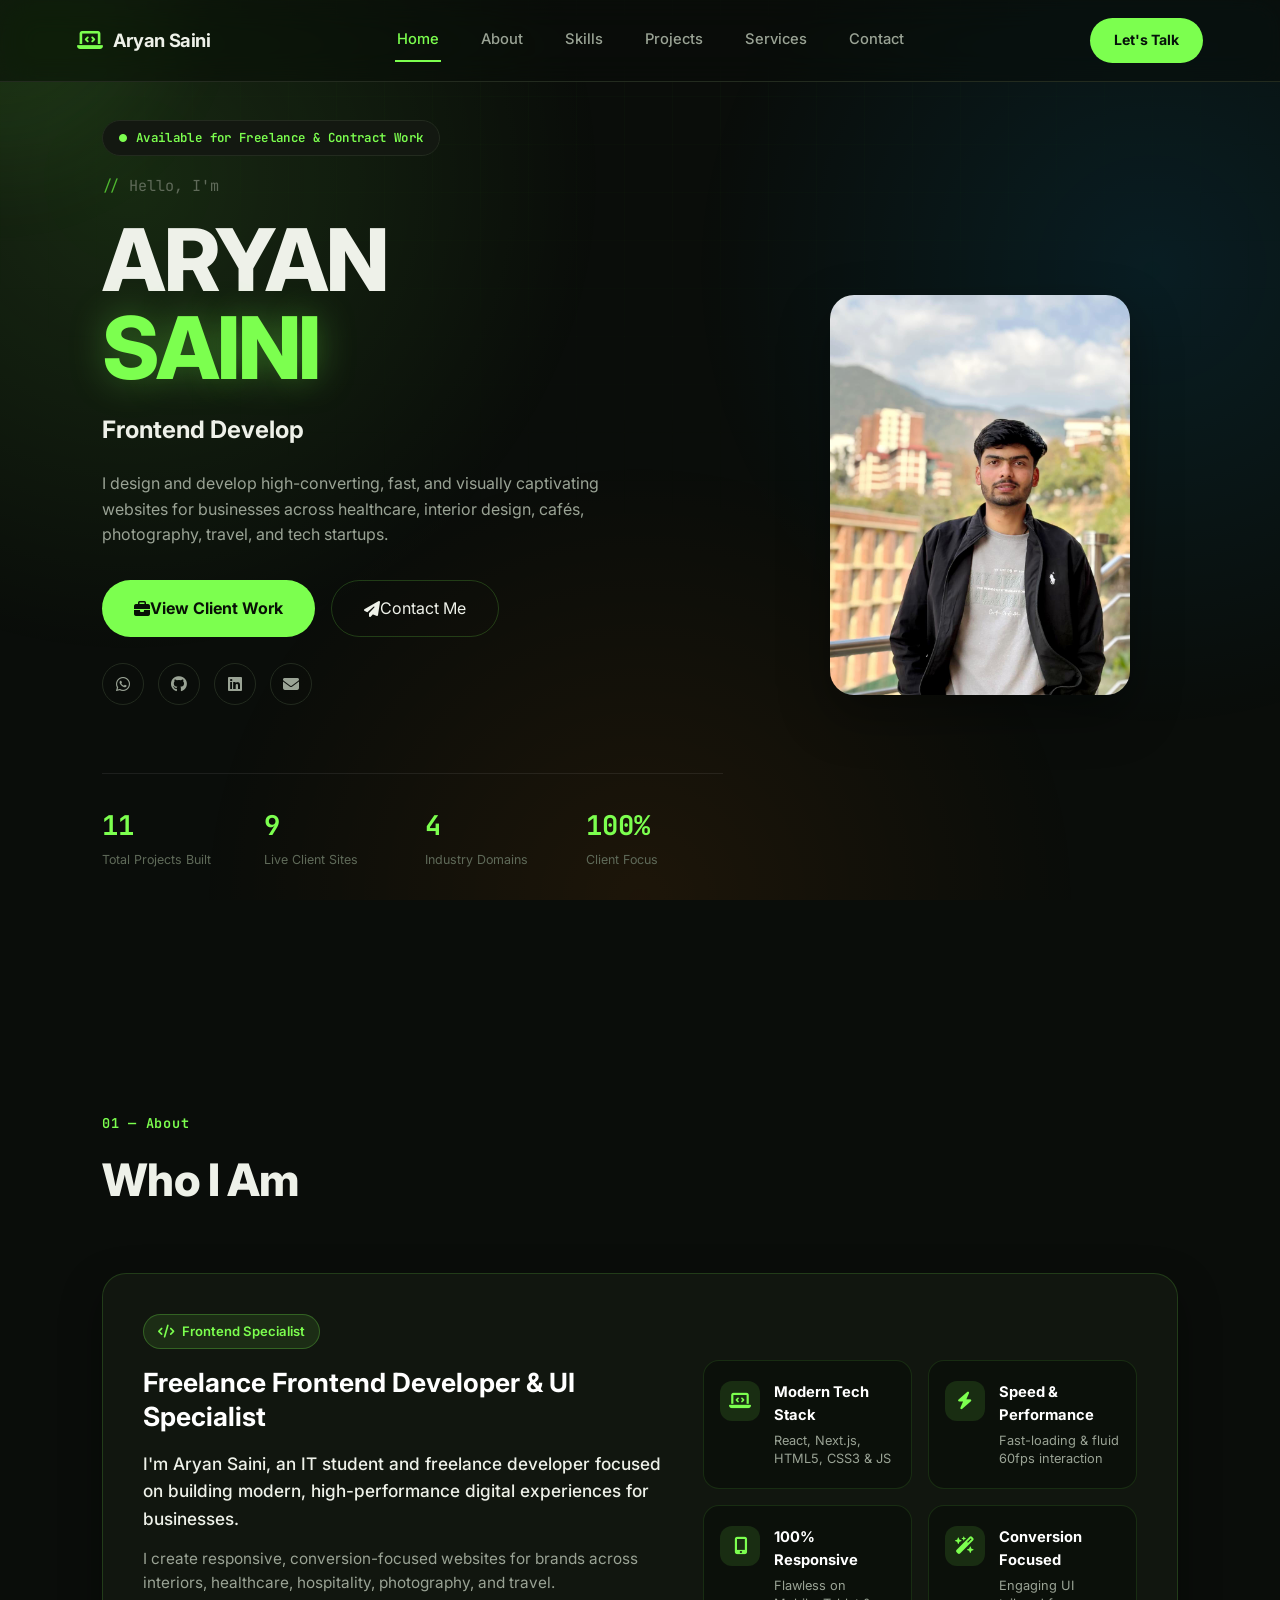
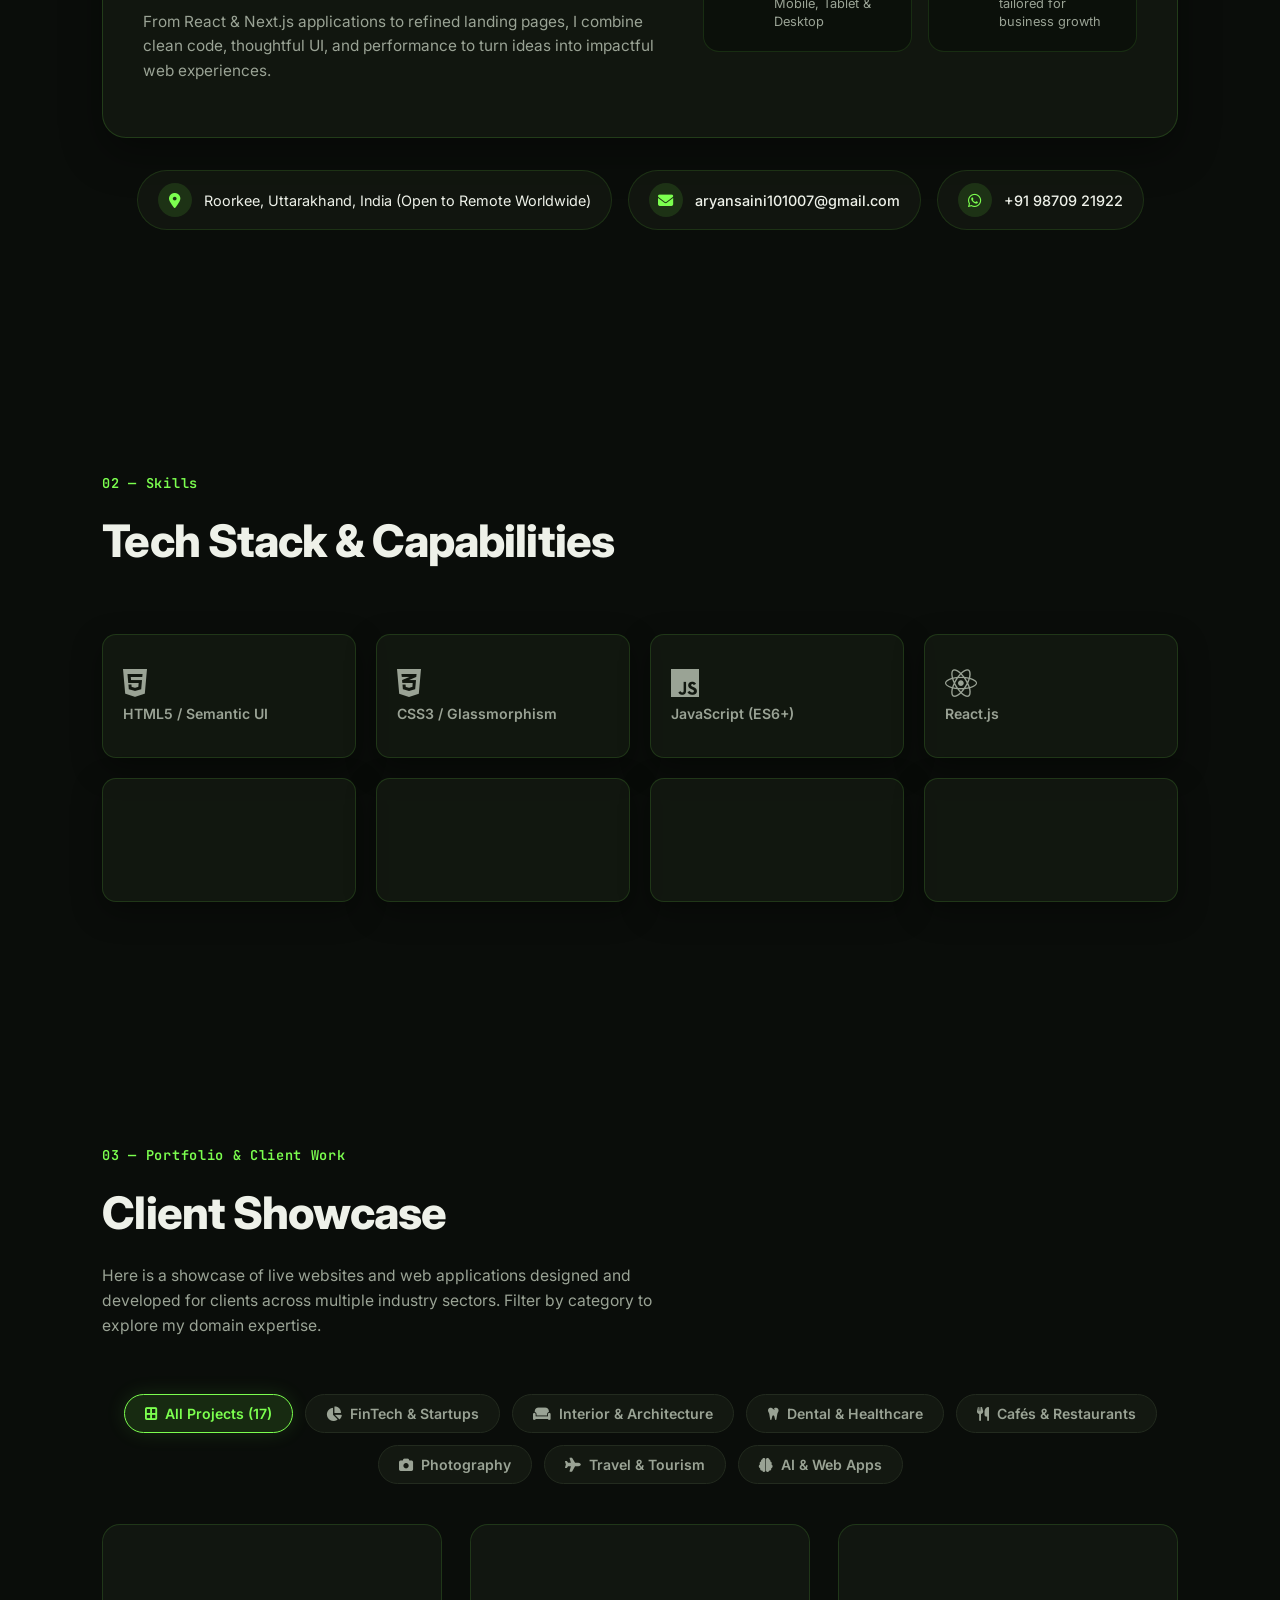
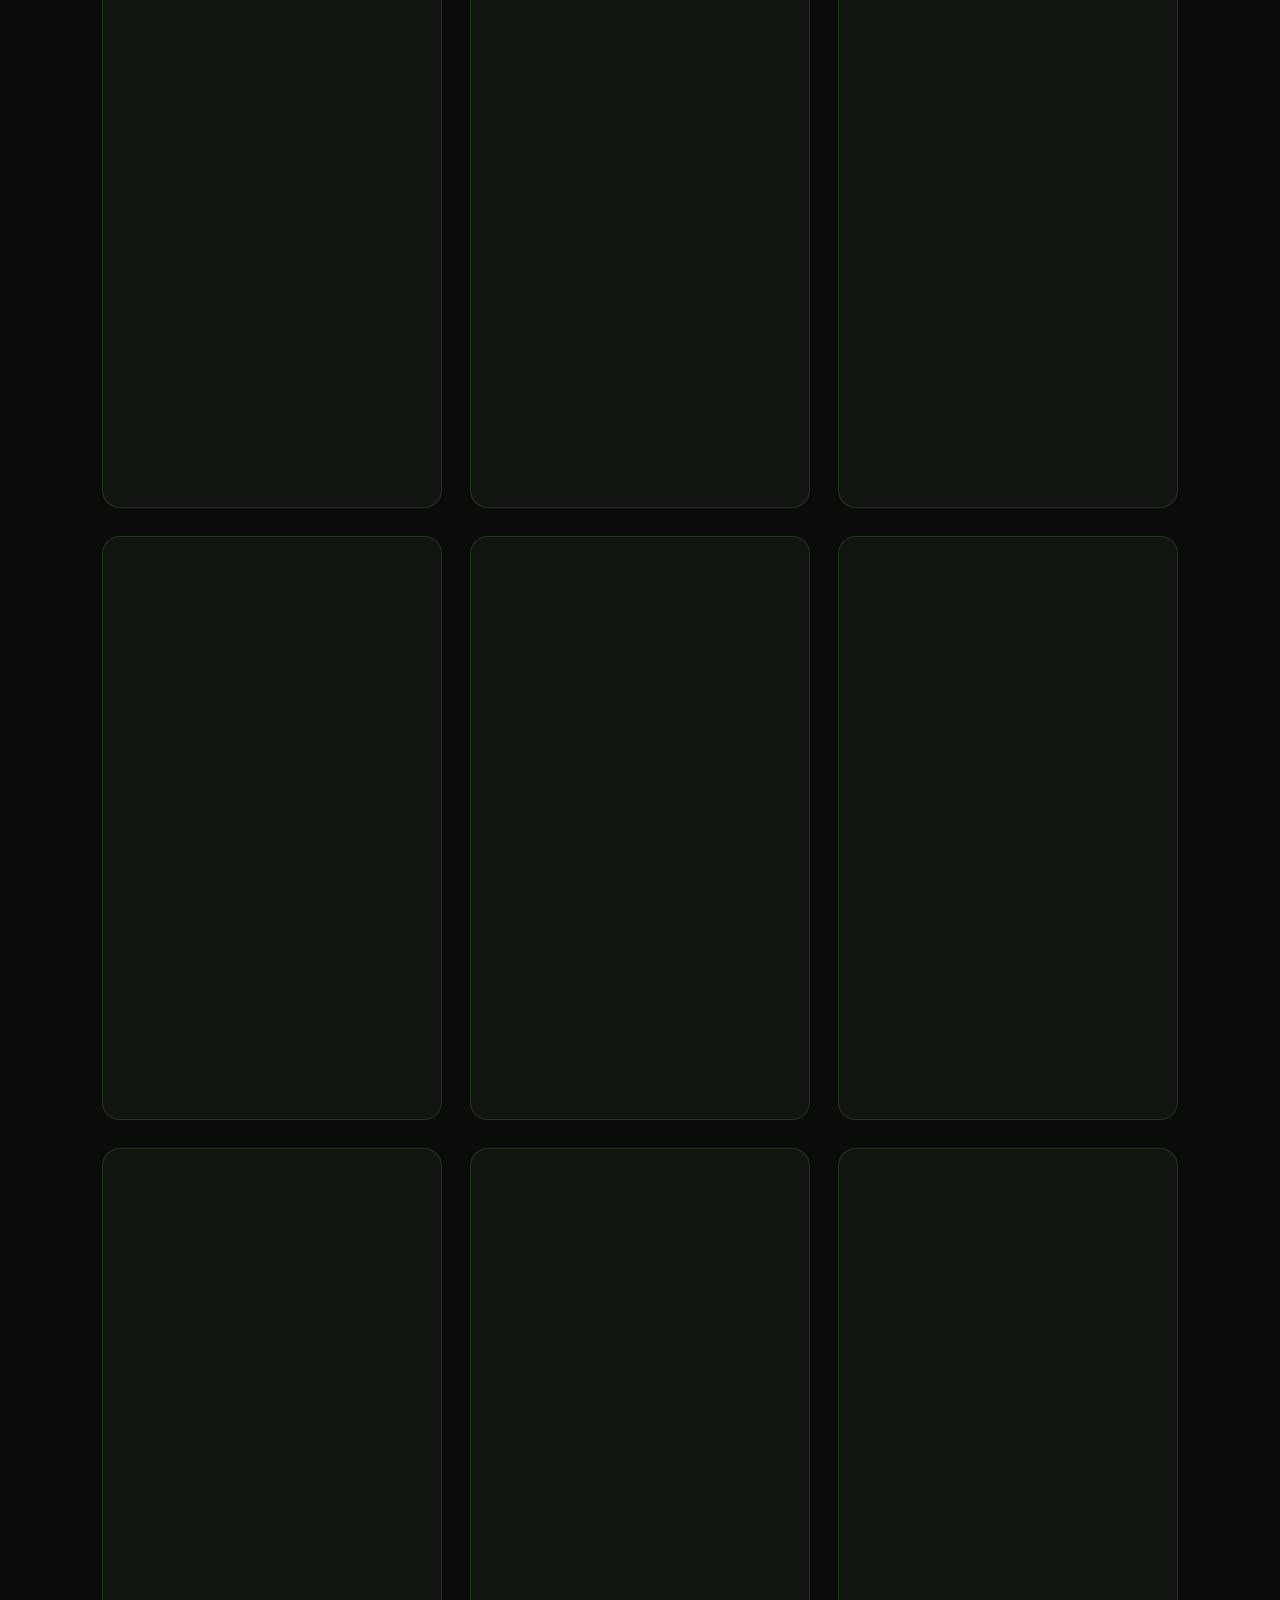
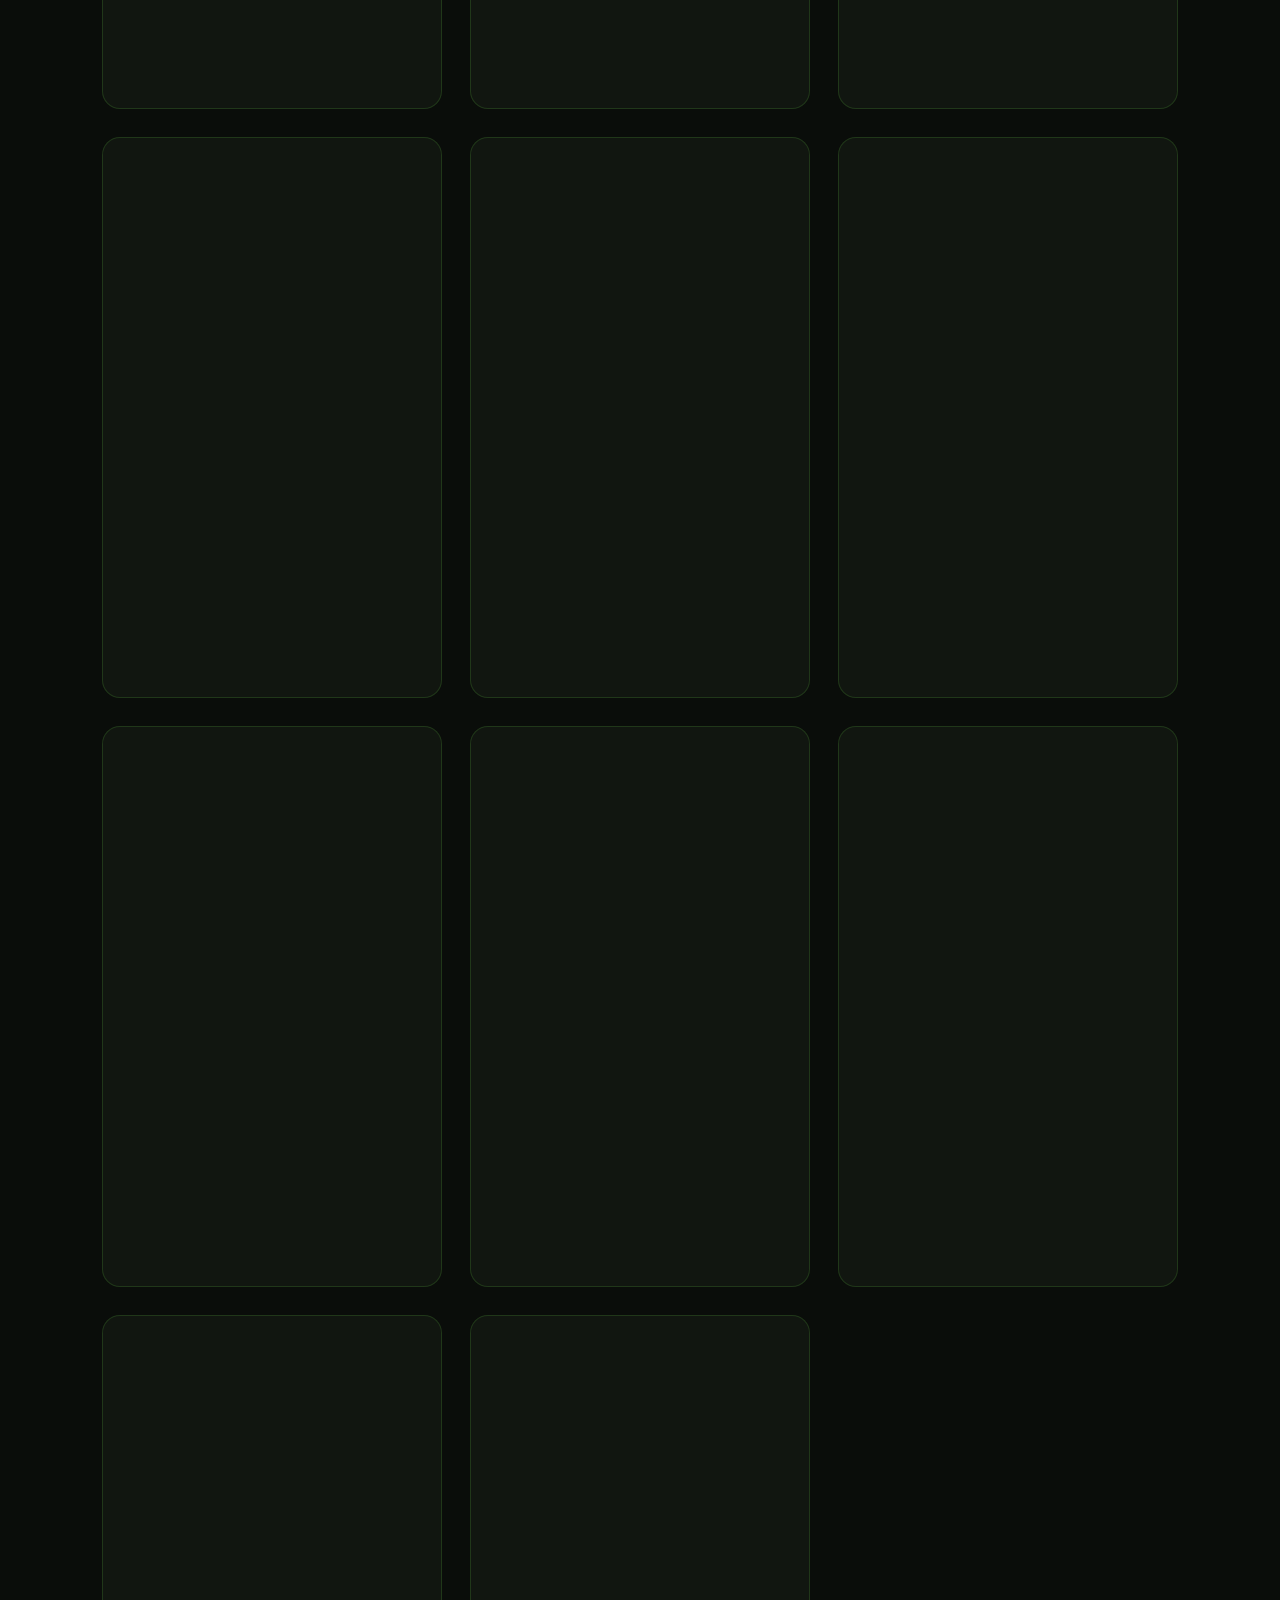
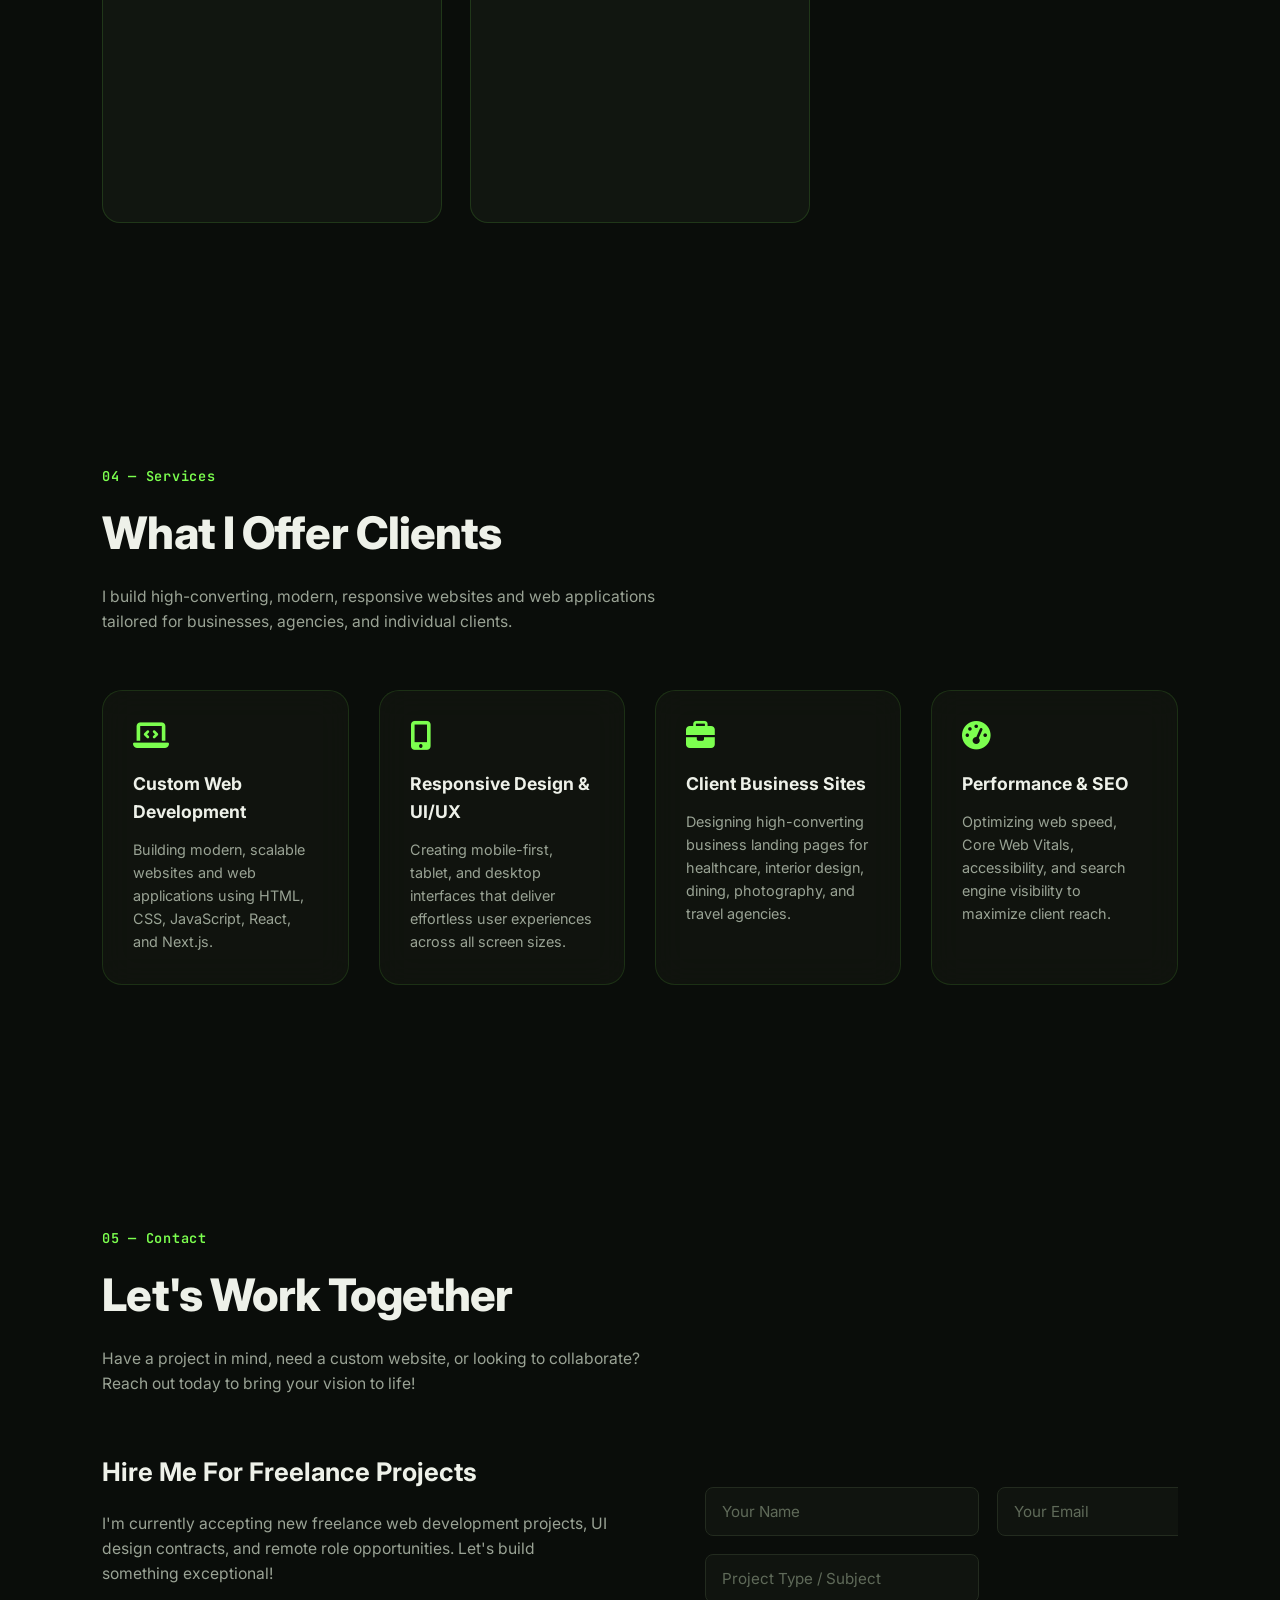
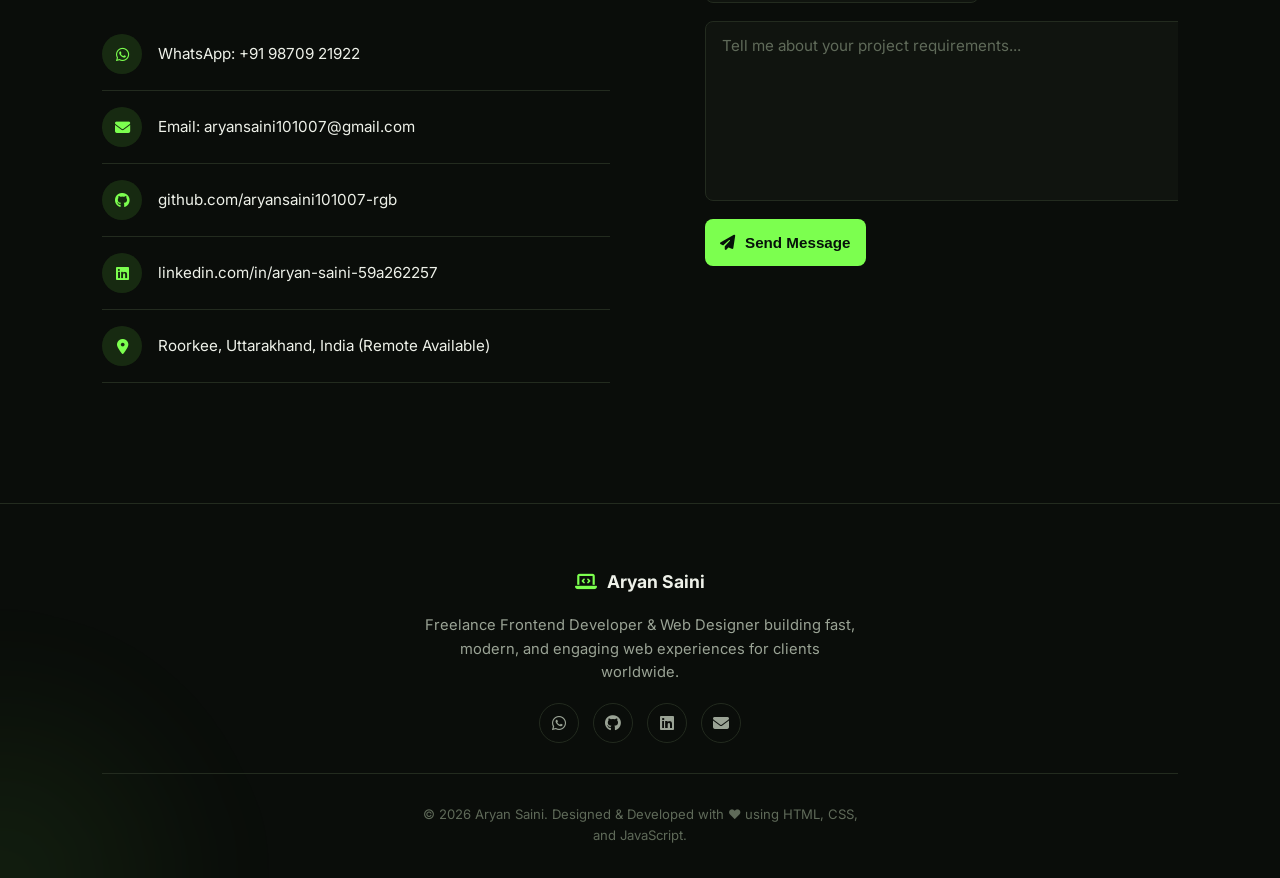
==== commit 9fb69f1c: "Remove duplicate footer copyright text from index.html" ====
--- a/index.html
+++ b/index.html
@@ -919,19 +919,4 @@
     <script src="script.js"></script>
 </body>
 
-</html>
-</div>
-
-<hr>
-
-<p>
-    © 2026 Aryan Saini. Designed & Developed with ❤️ using HTML, CSS, and JavaScript.
-</p>
-
-</div>
-
-</footer>
-<script src="script.js"></script>
-</body>
-
 </html>
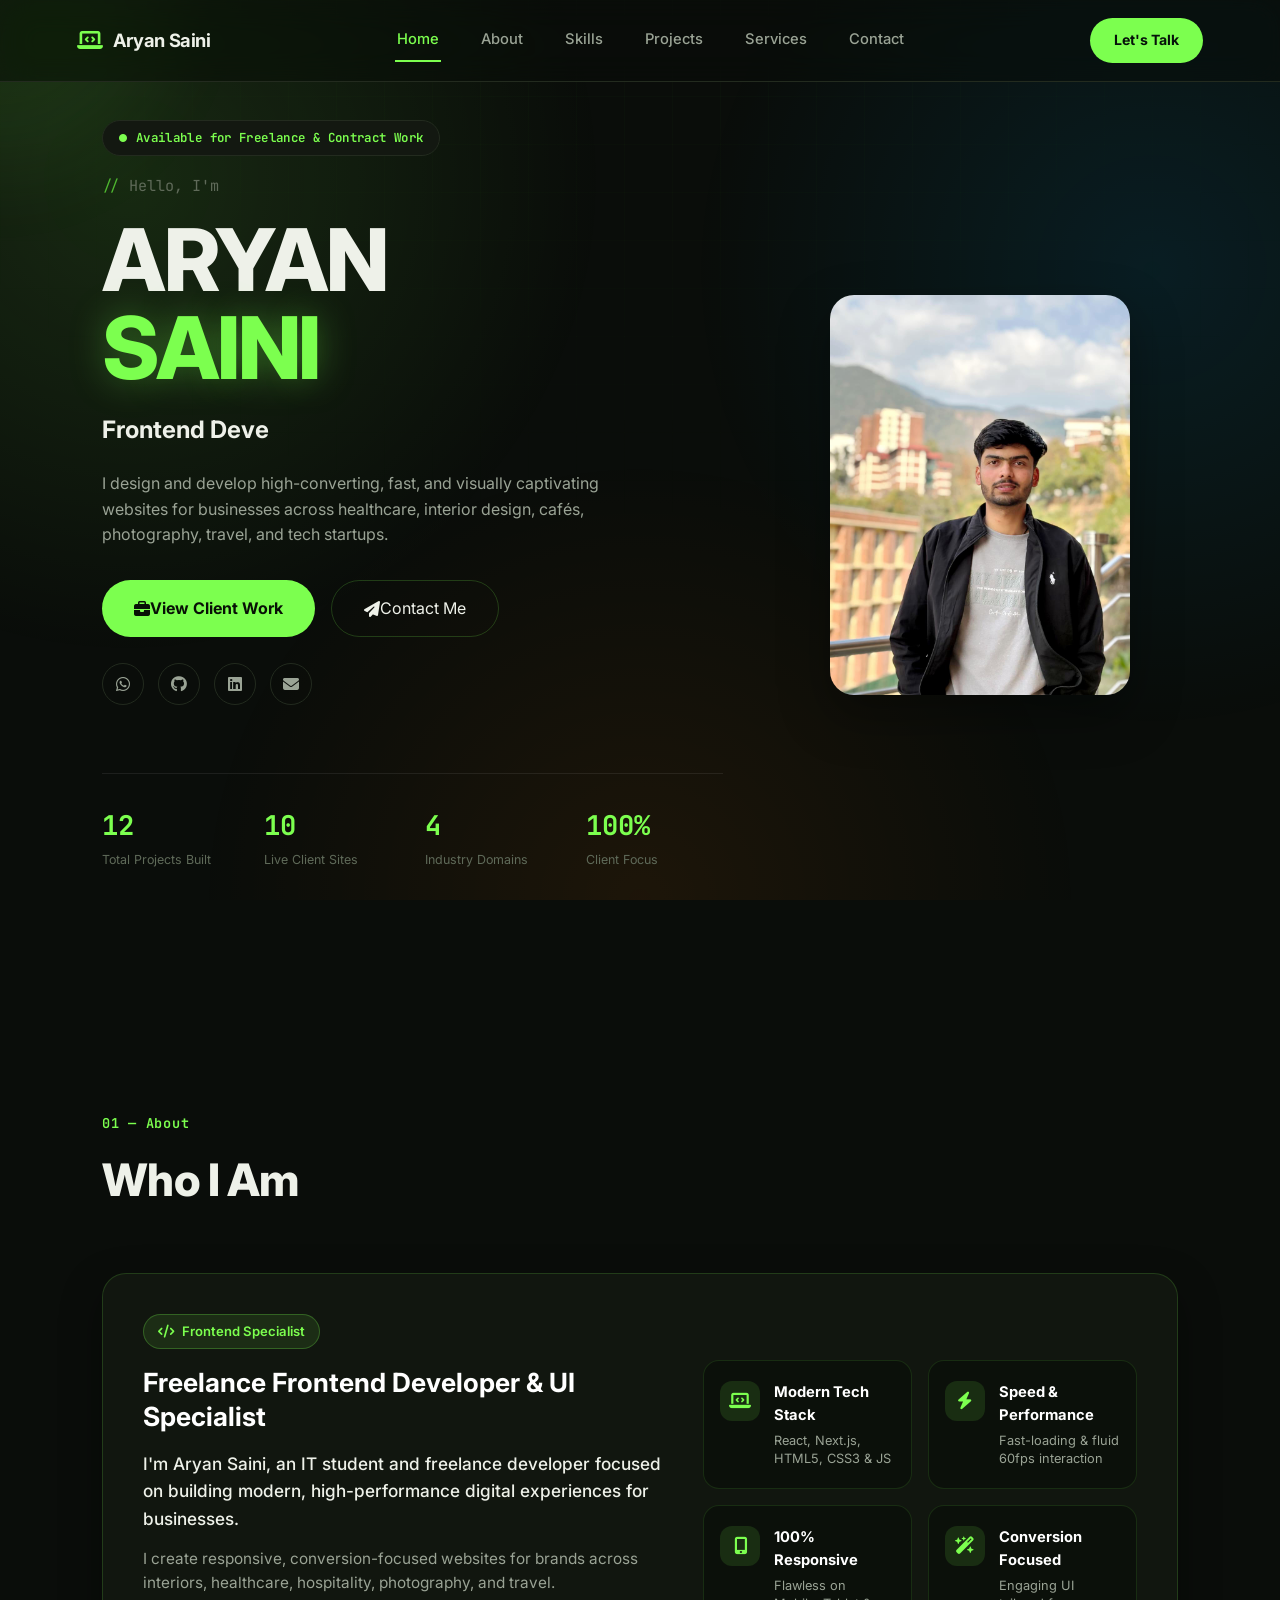
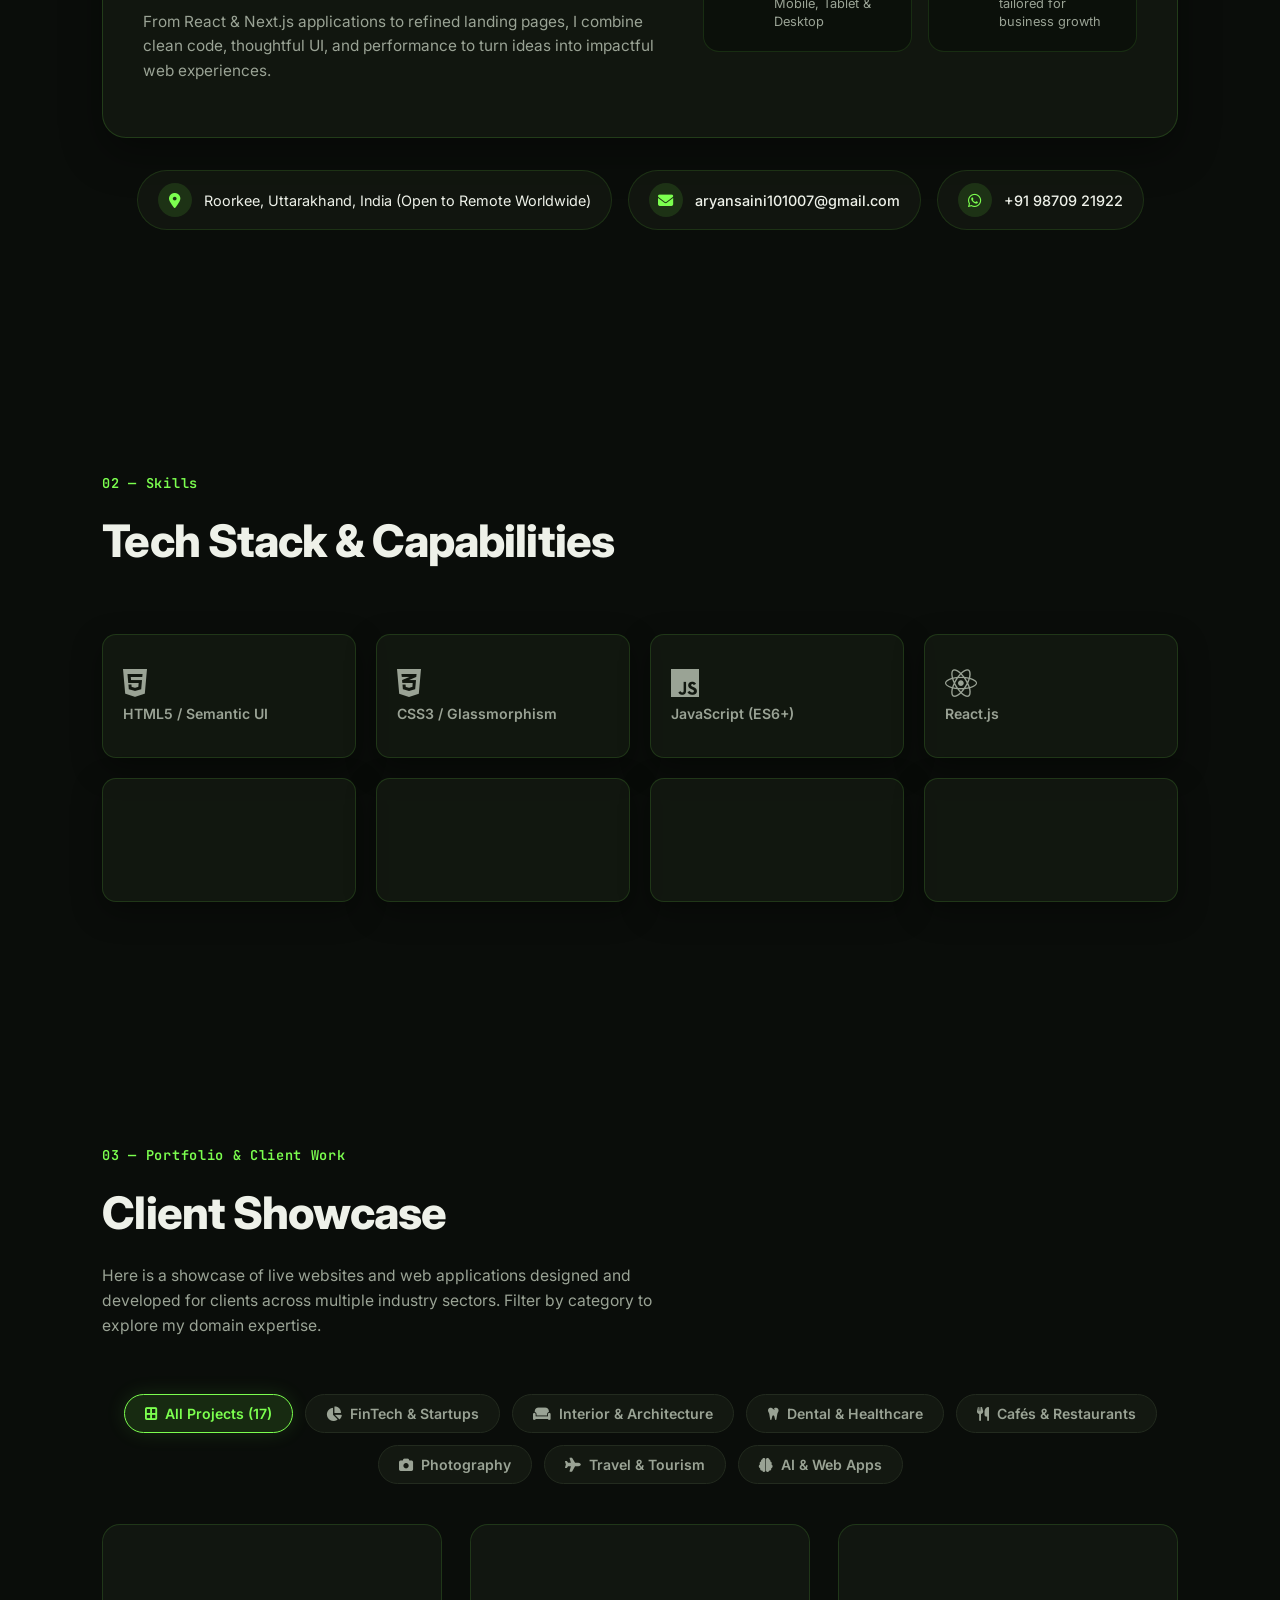
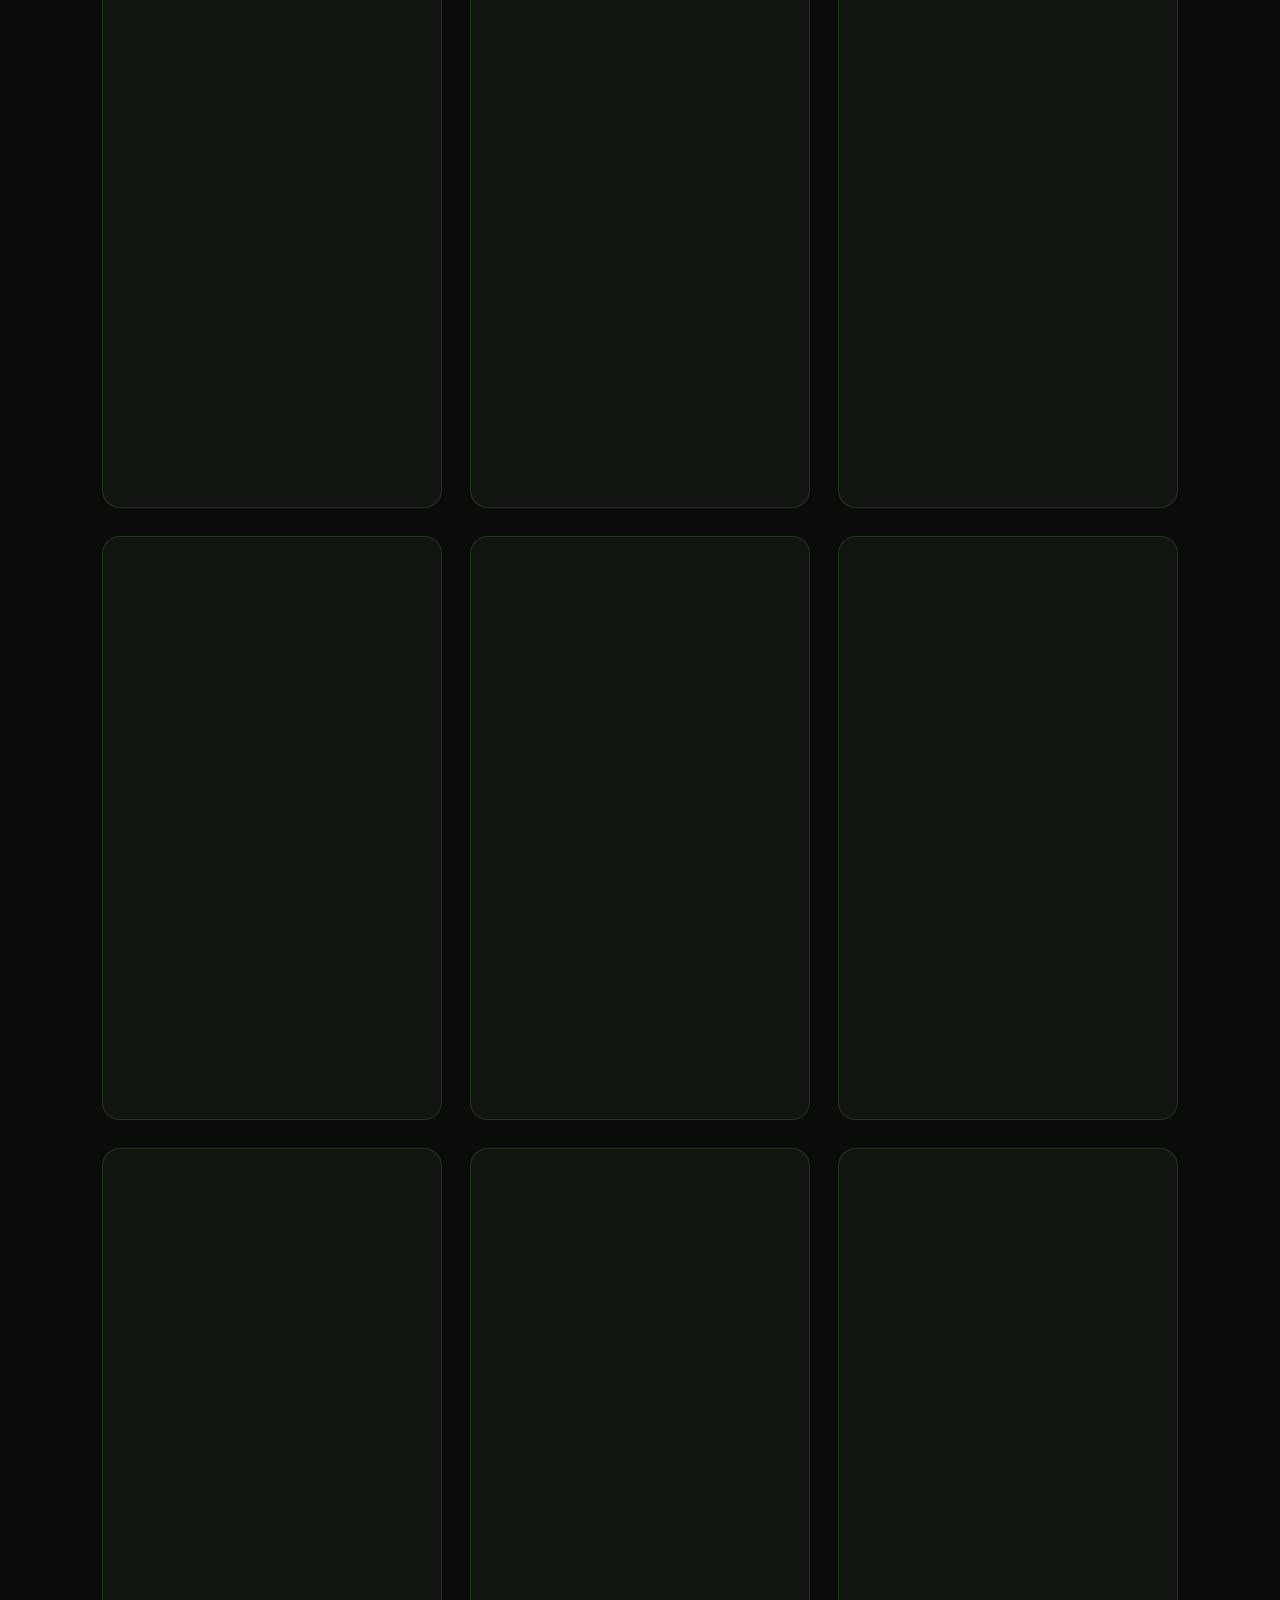
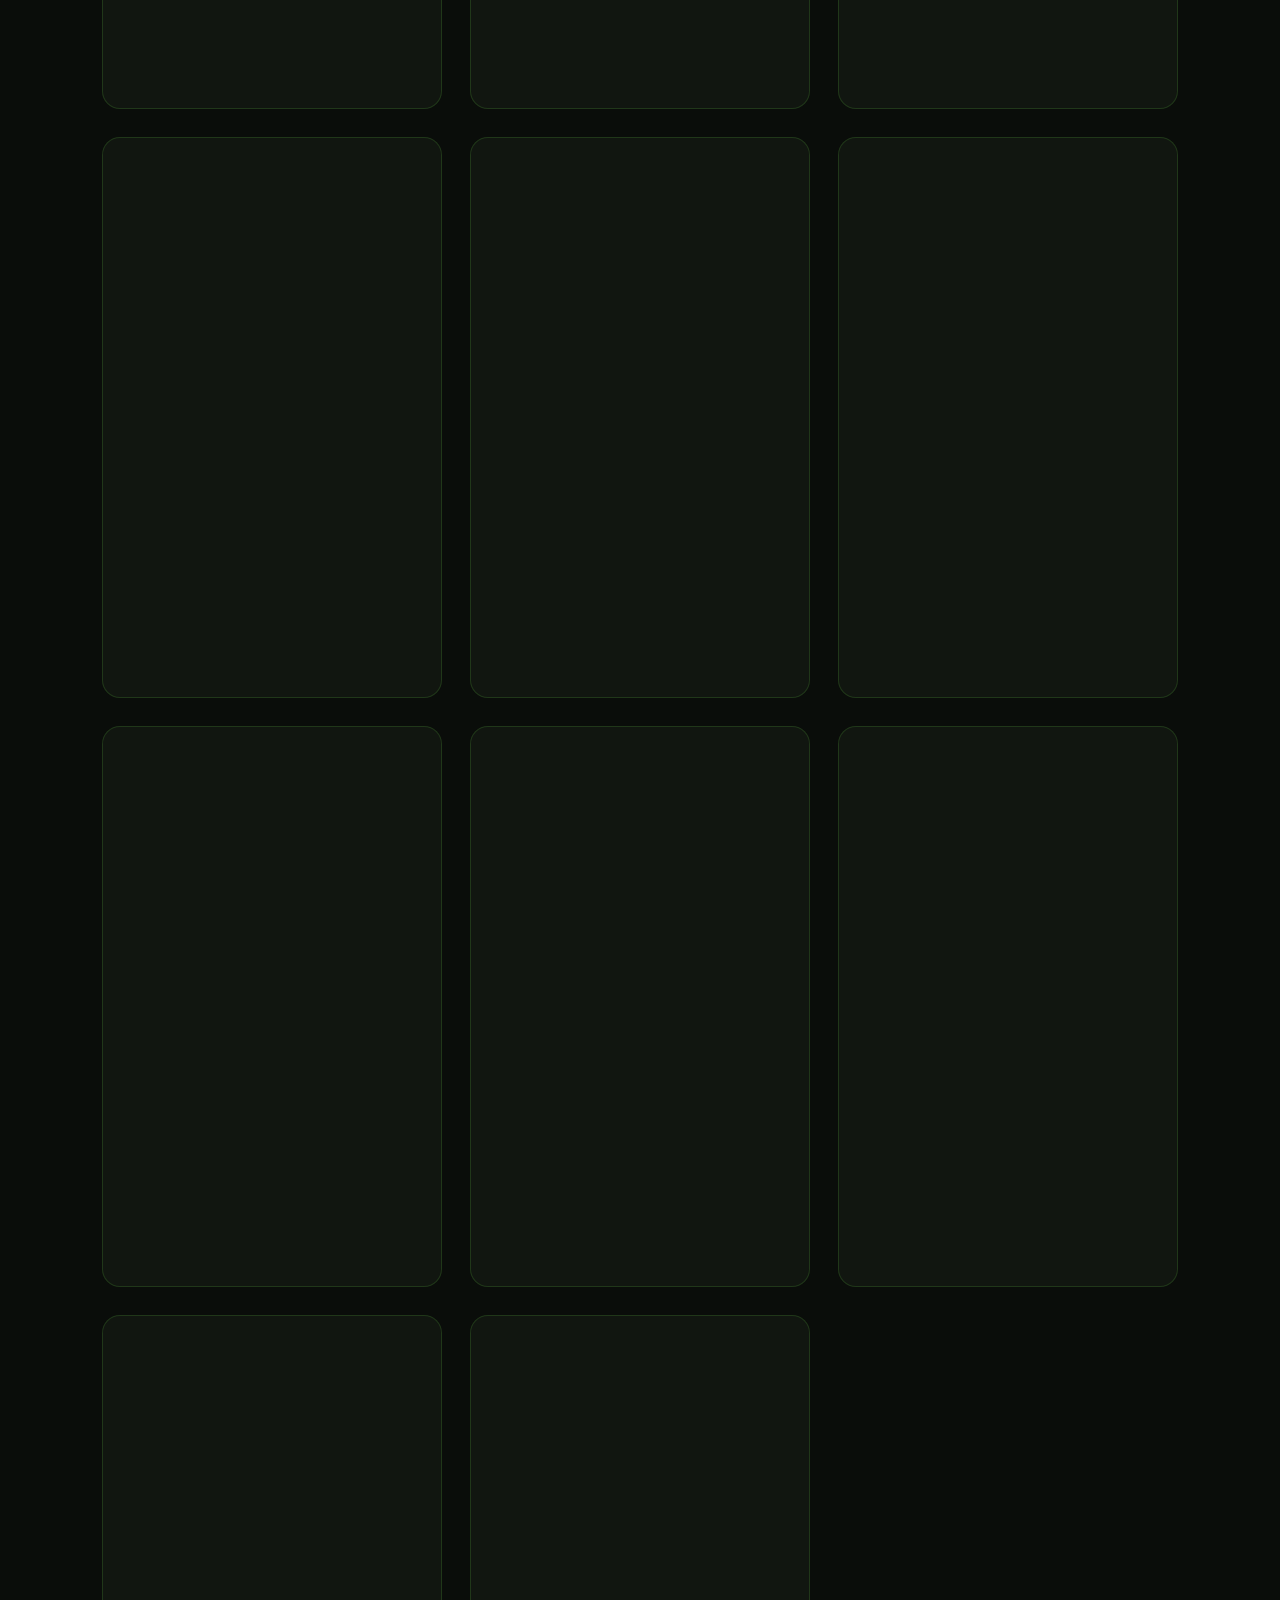
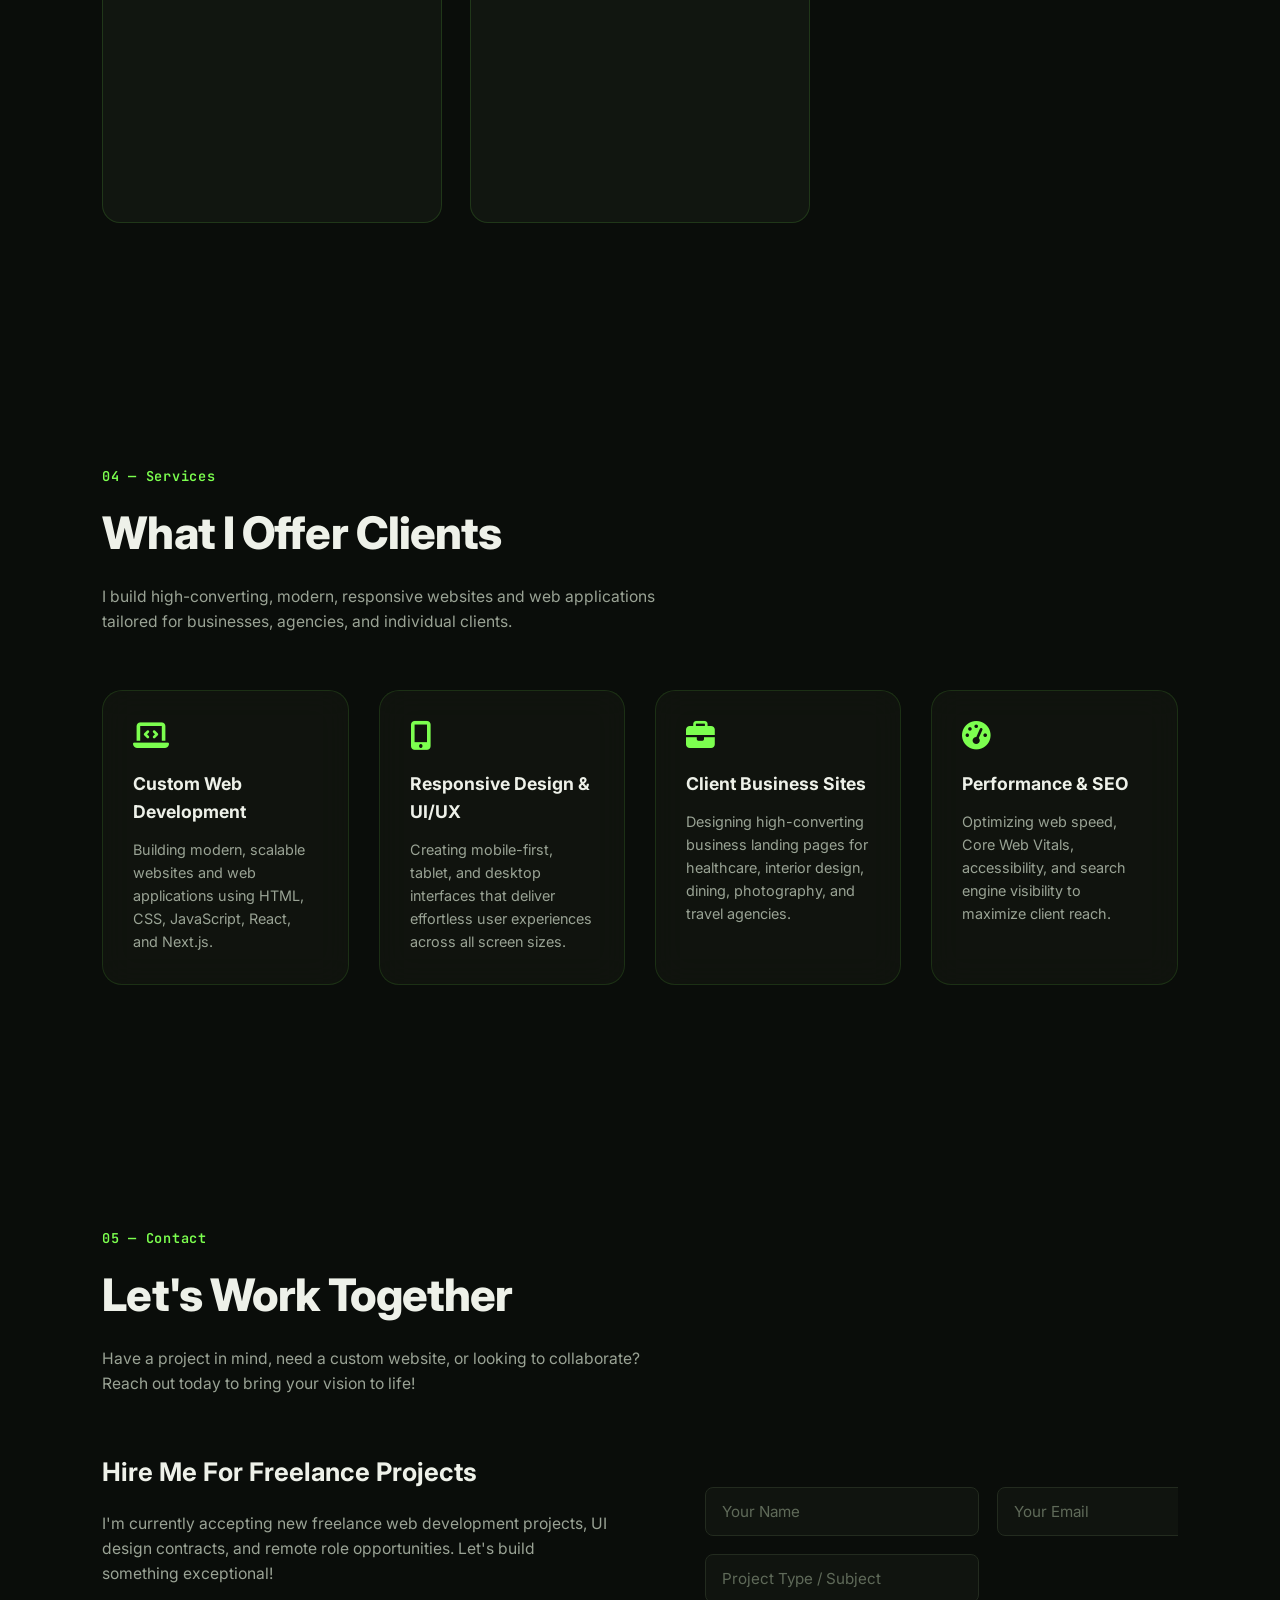
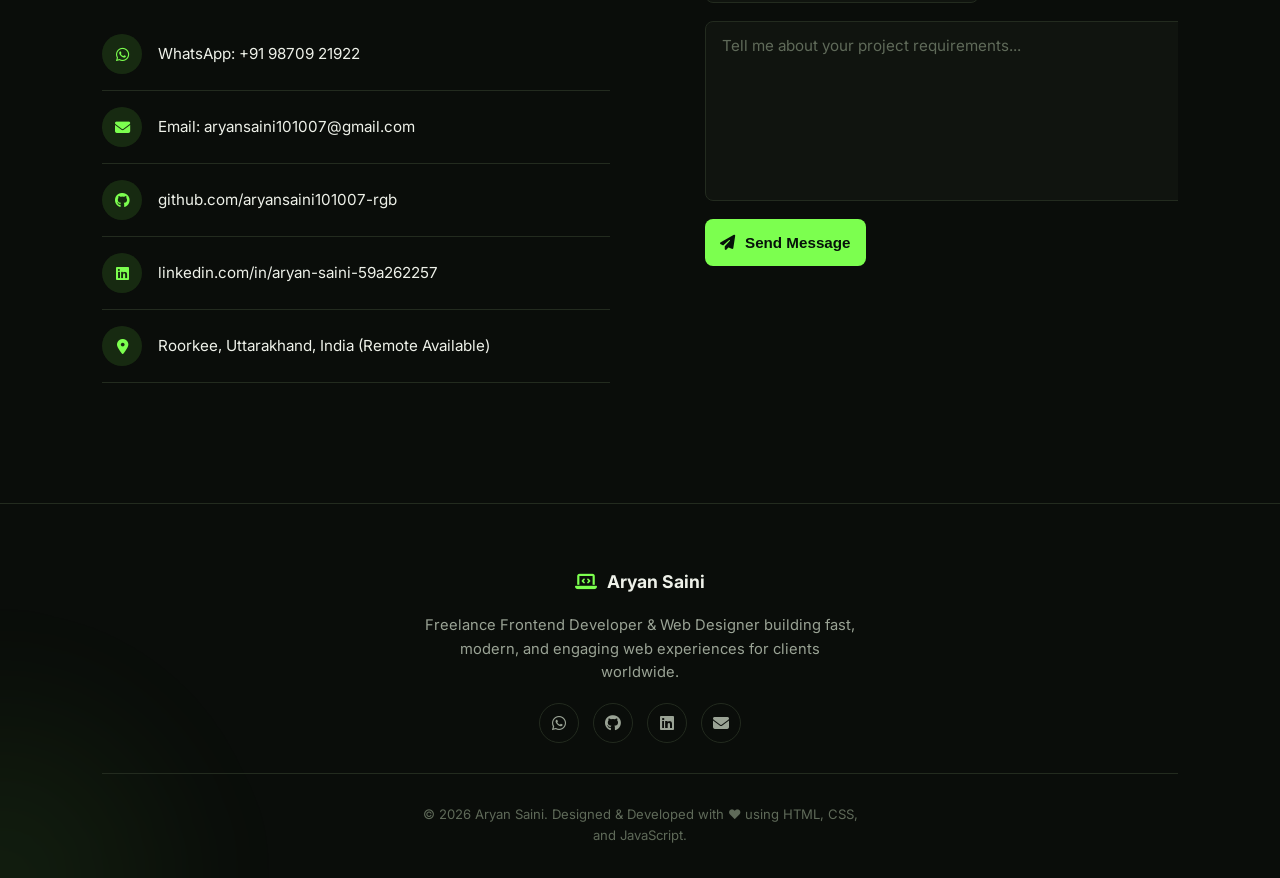
==== commit 6eba30af: "Update Kahani Lenses live demo link to https://kahani-lenses.vercel.app/" ====
--- a/index.html
+++ b/index.html
@@ -580,7 +580,7 @@
                             <span>Masonry Gallery</span>
                         </div>
                         <div class="project-links">
-                            <a href="https://kahani-lenses-nine.vercel.app/" target="_blank" class="demo-btn">
+                            <a href="https://kahani-lenses.vercel.app/" target="_blank" class="demo-btn">
                                 <i class="fa-solid fa-arrow-up-right-from-square"></i> Live Demo
                             </a>
                         </div>
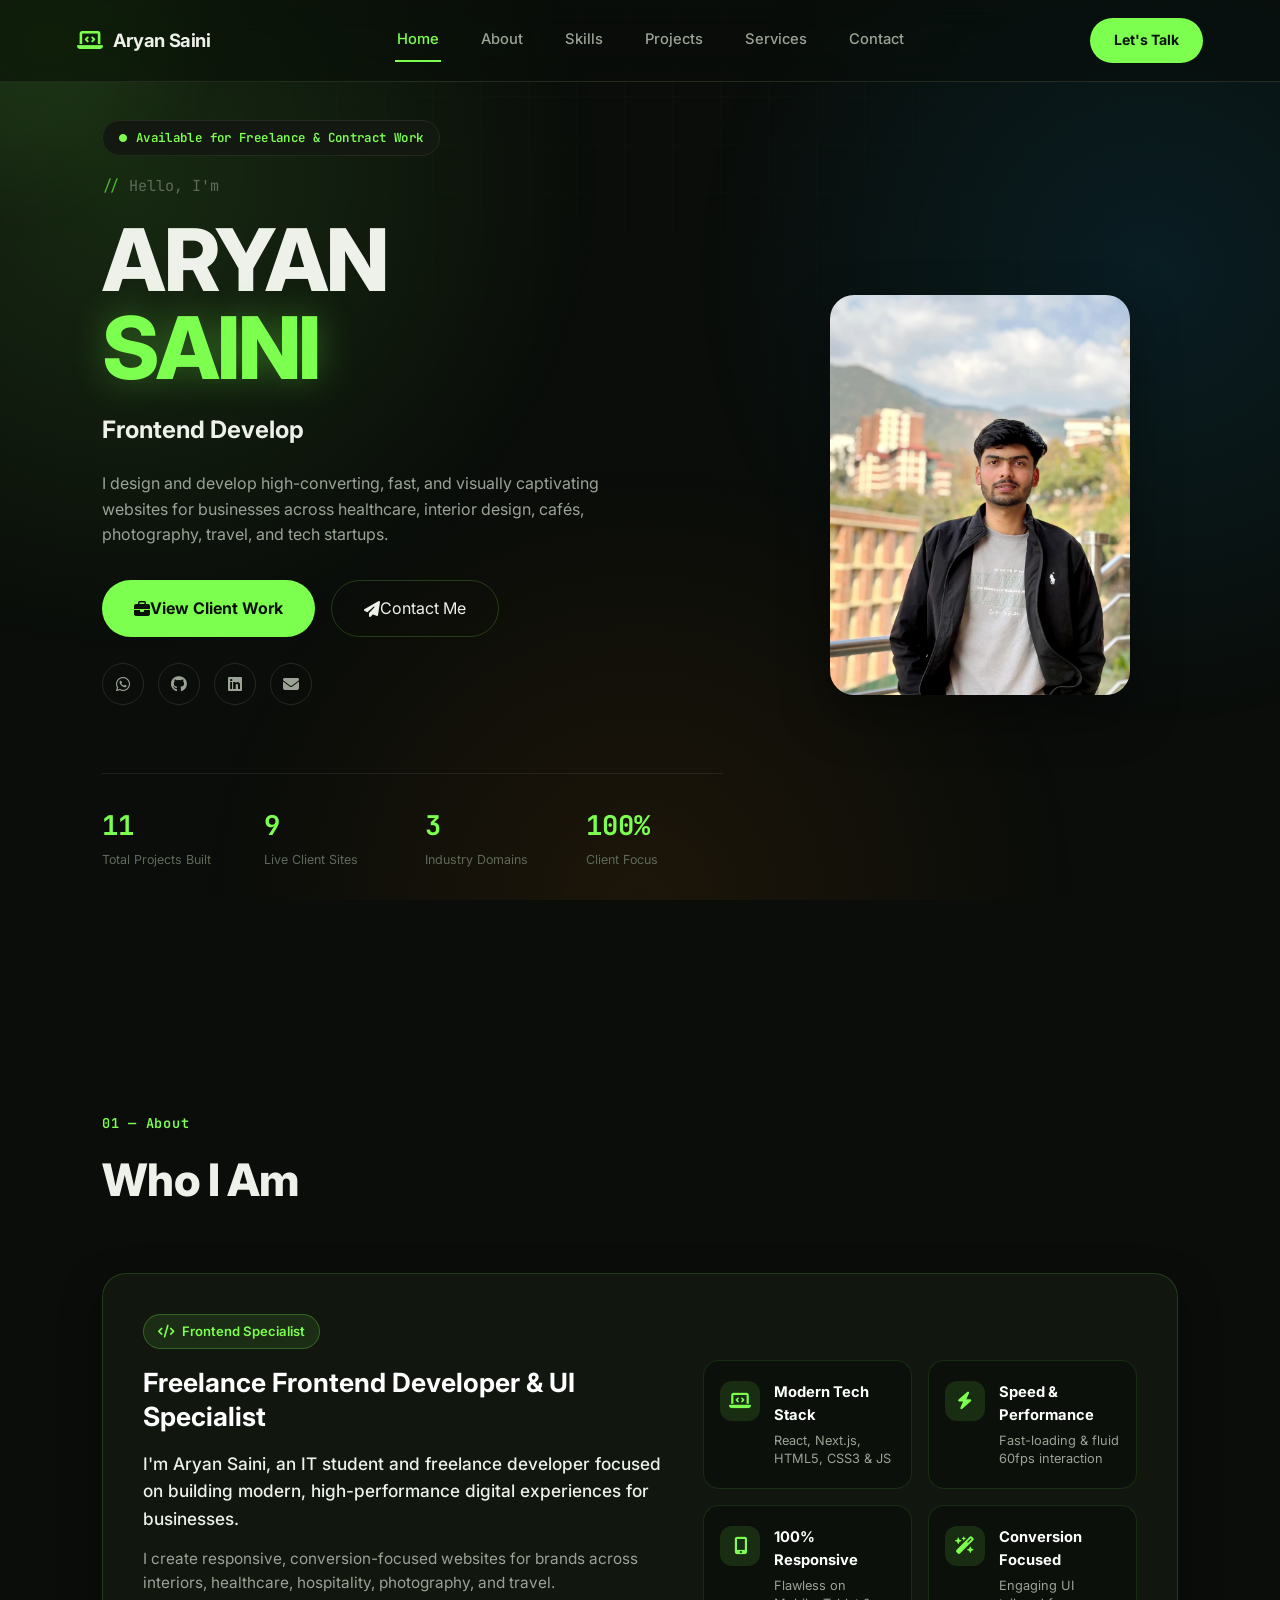
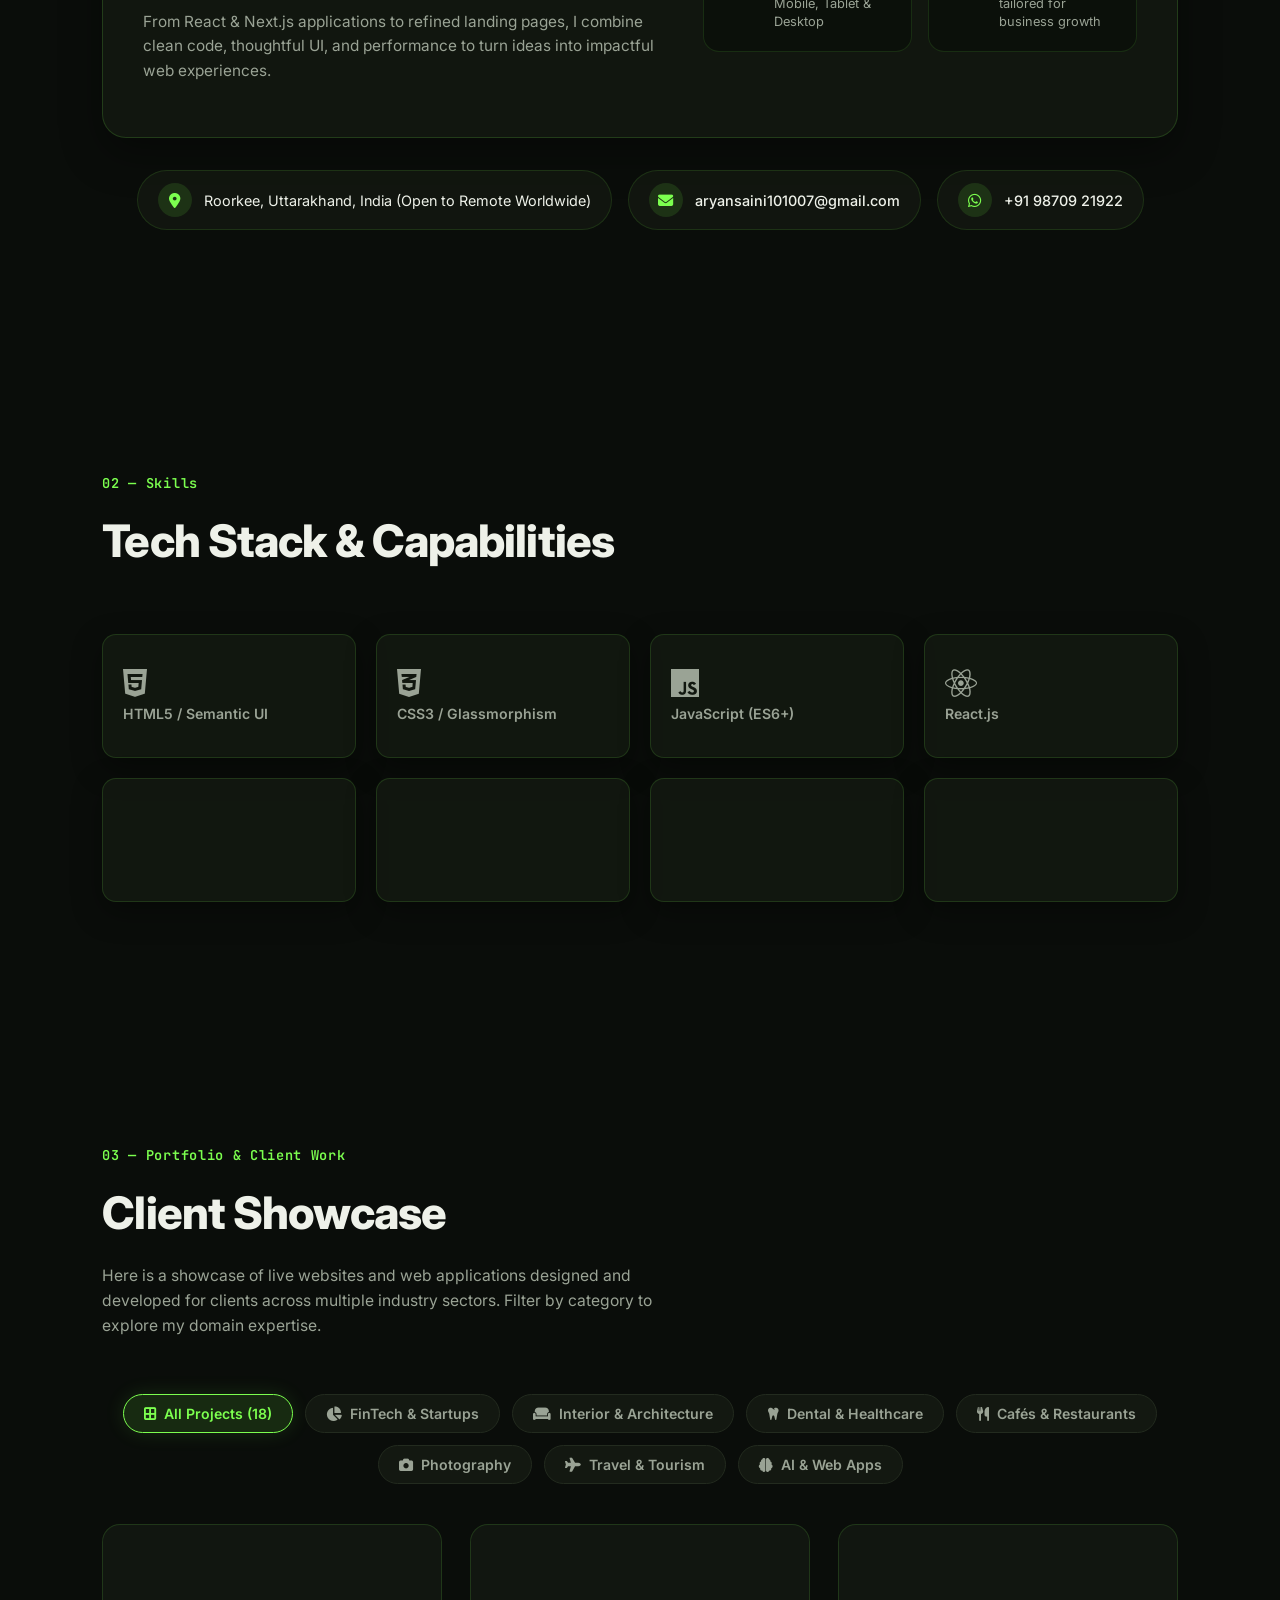
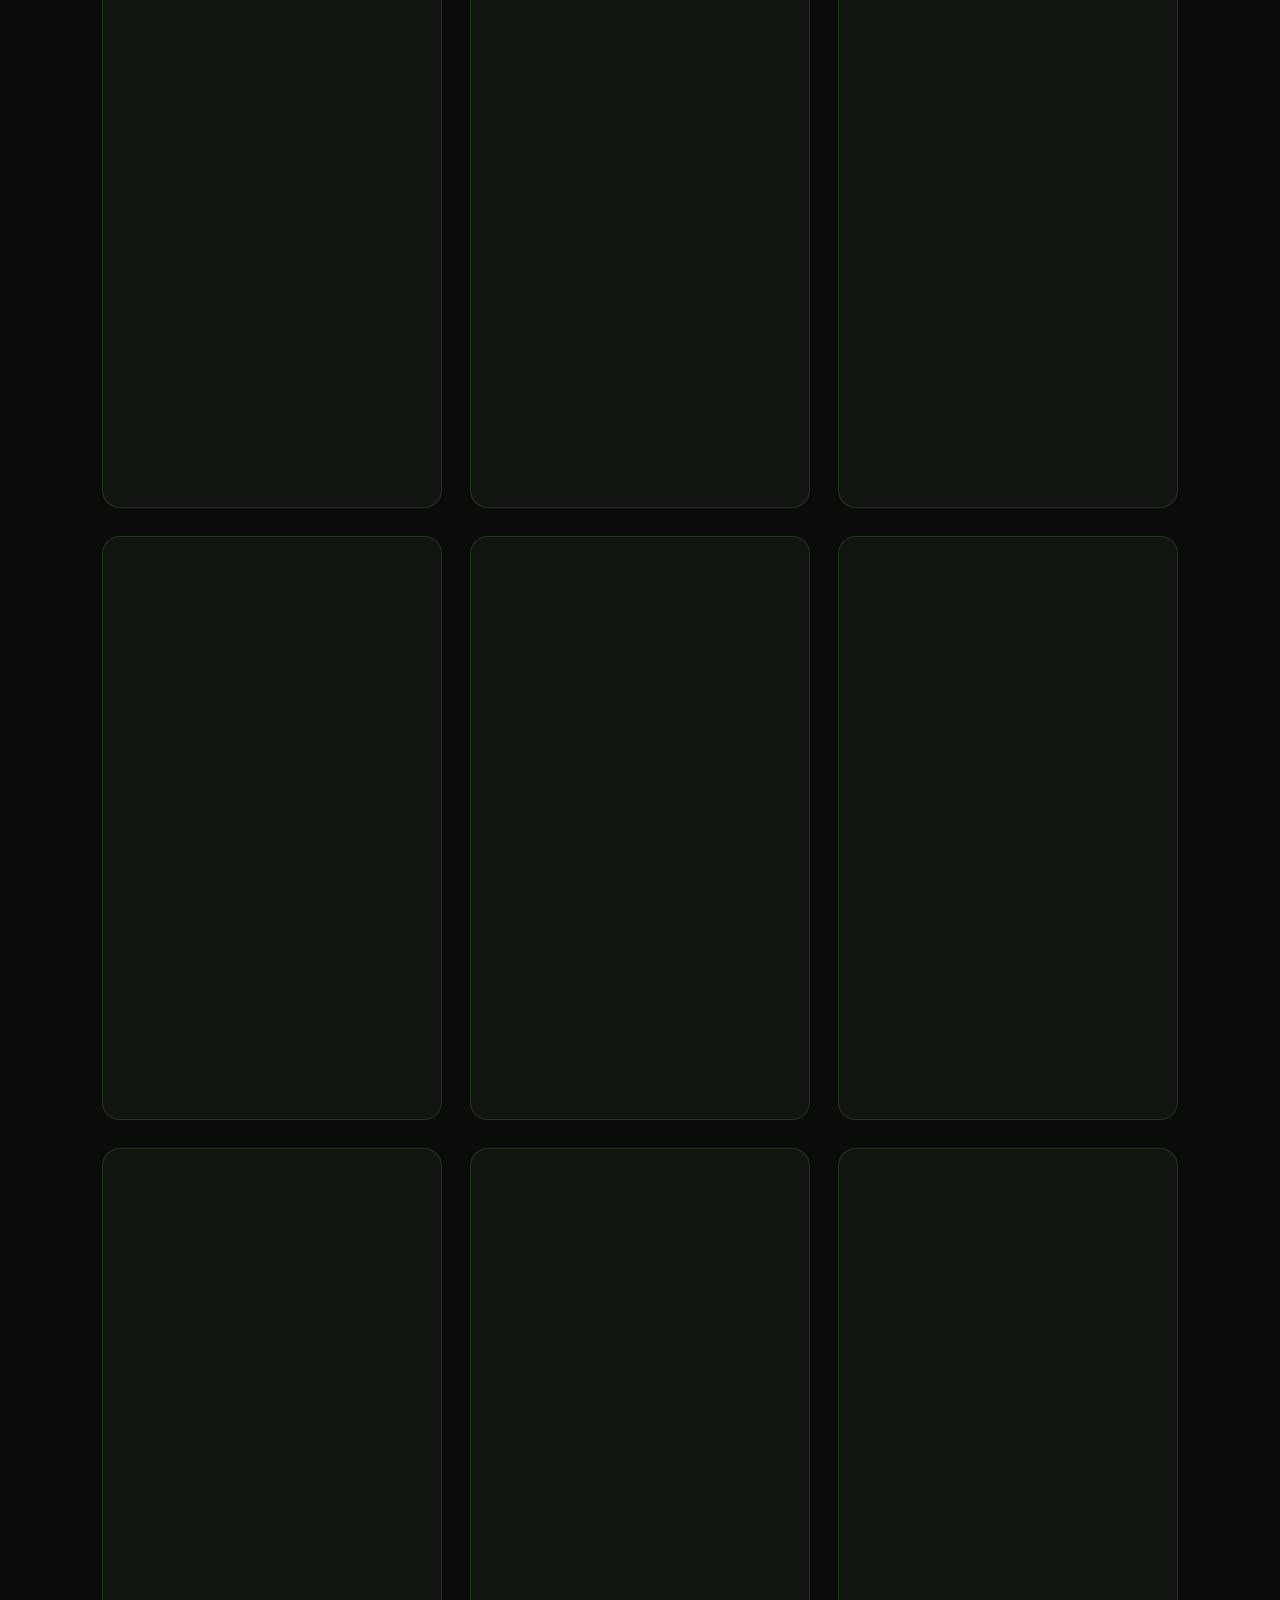
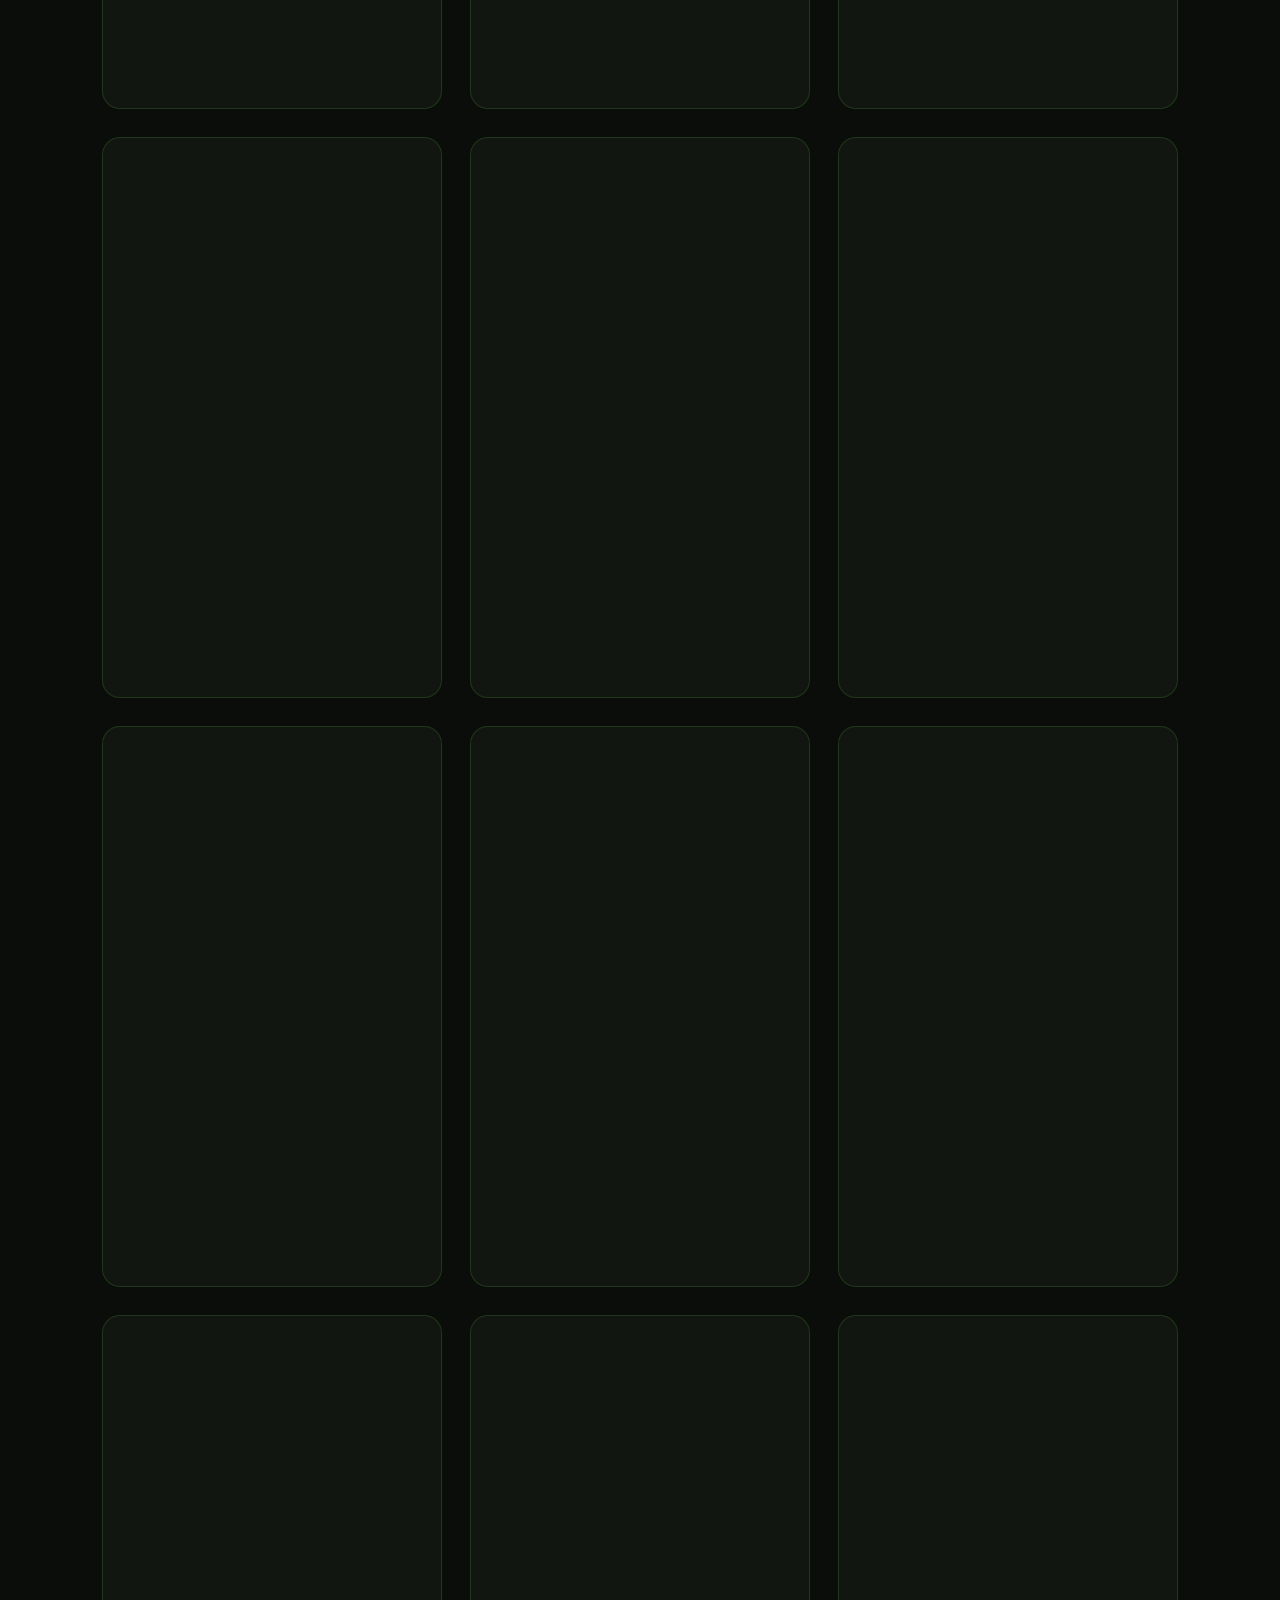
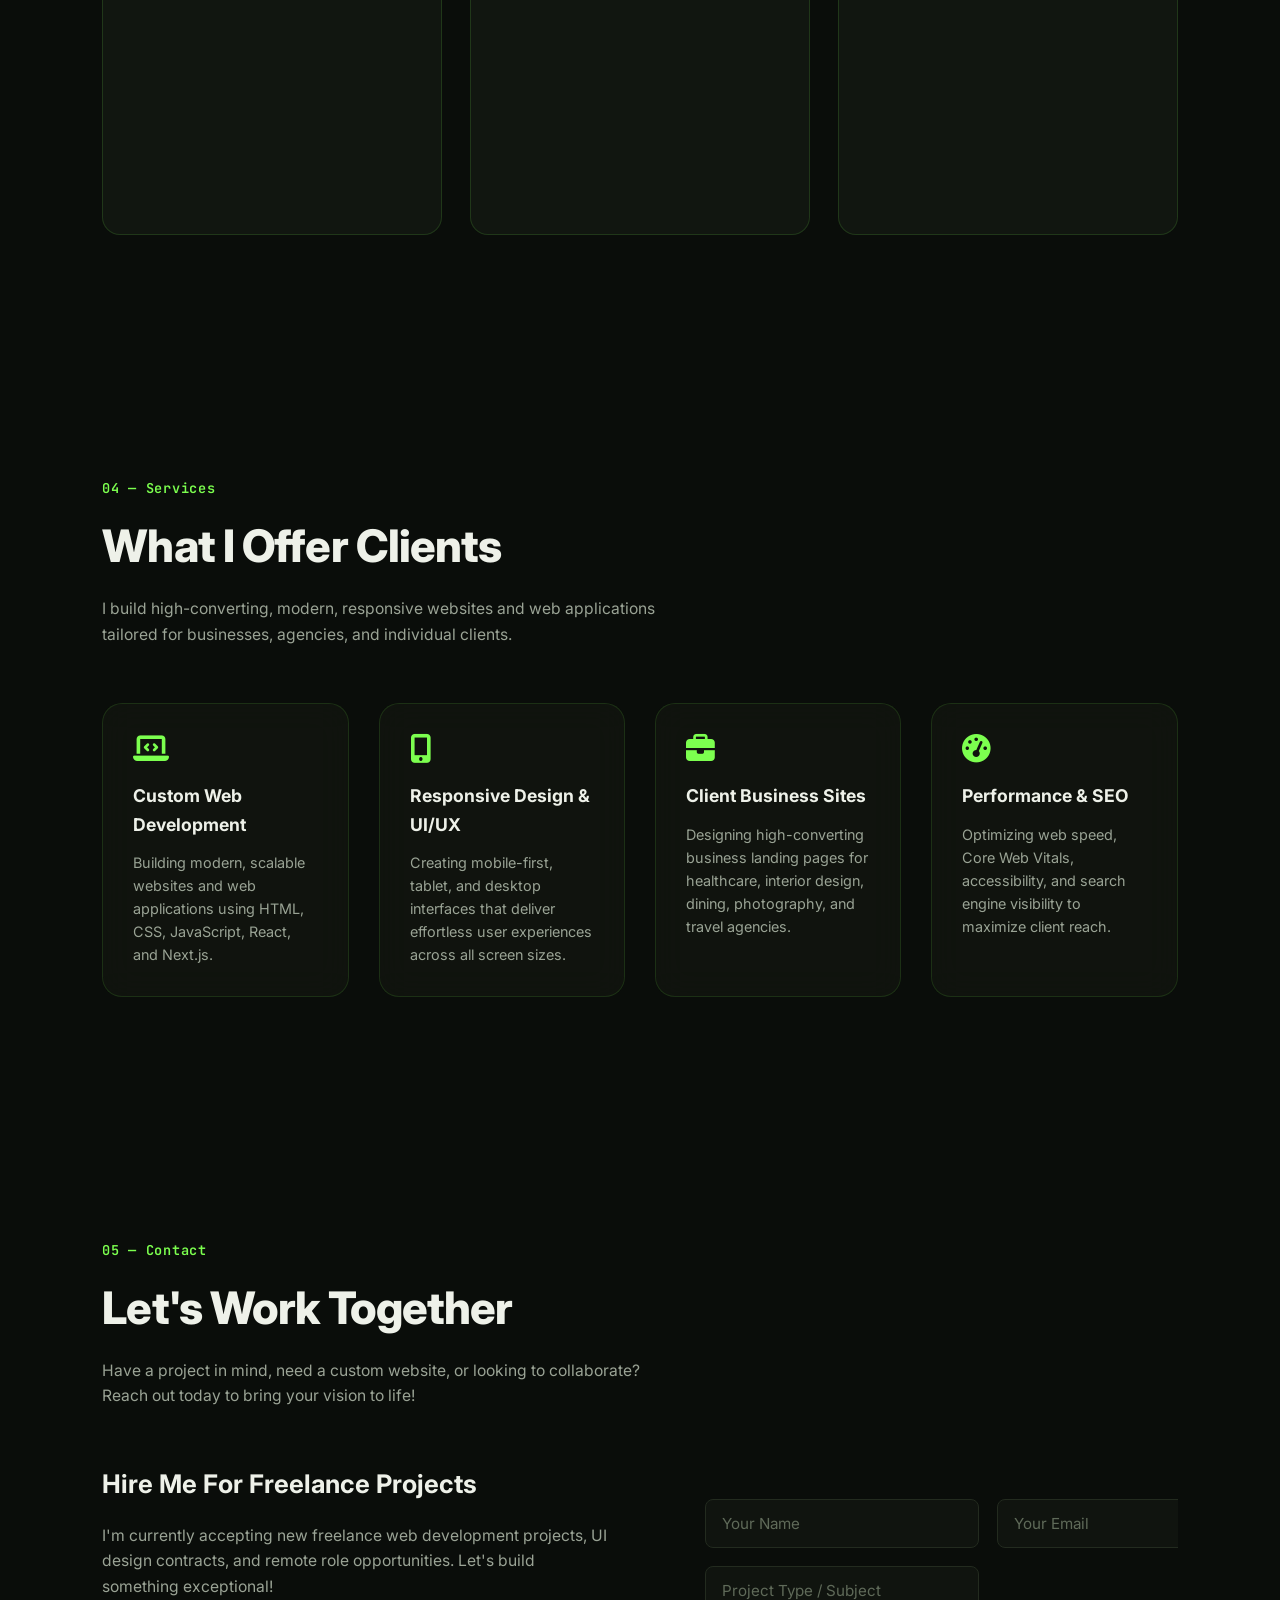
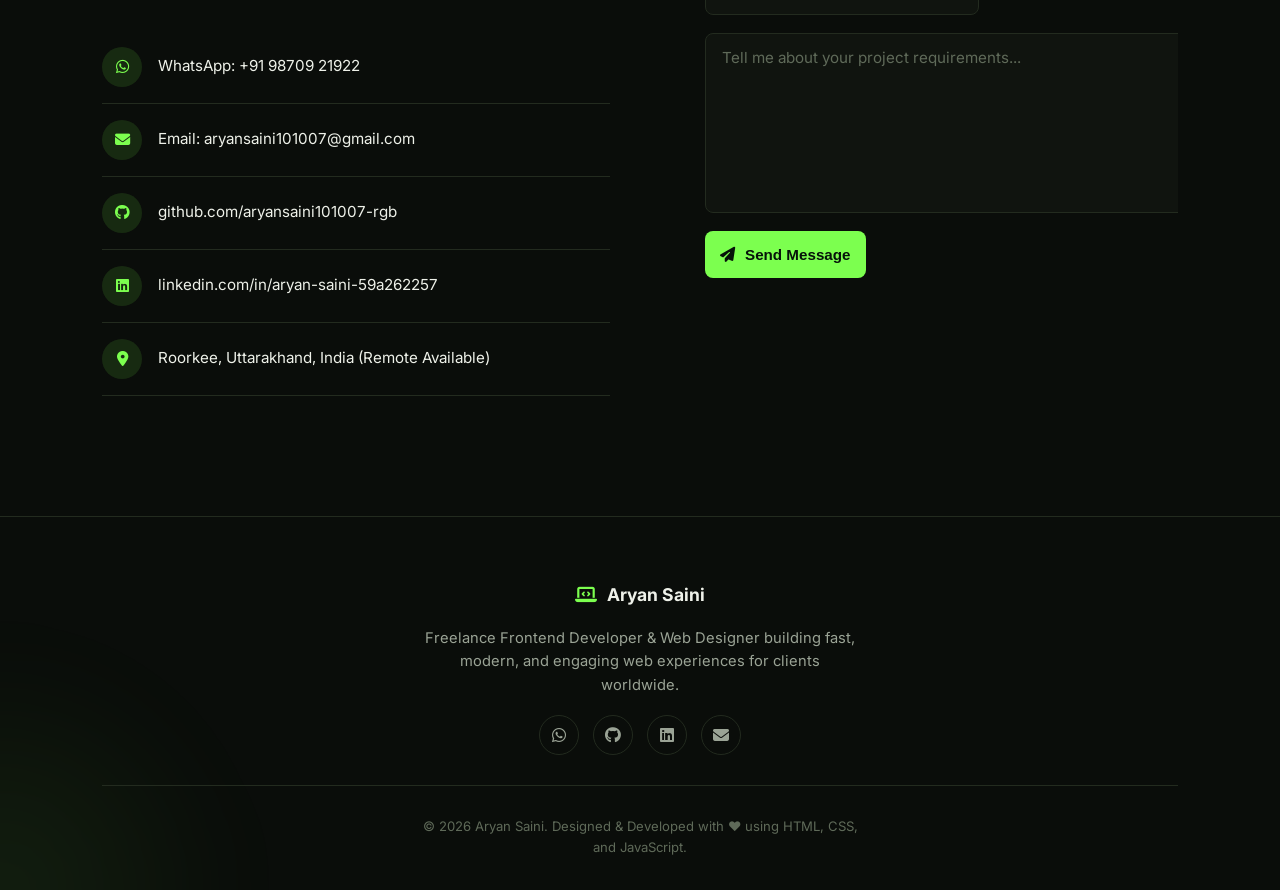
==== commit ede12335: "Add Harbor Scholar FinTech project showcase with screenshot and description" ====
--- a/index.html
+++ b/index.html
@@ -95,12 +95,12 @@
                 <div class="hero-stats">
 
                     <div class="stat">
-                        <h2 class="stat-number" data-target="17">0</h2>
+                        <h2 class="stat-number" data-target="18">0</h2>
                         <p>Total Projects Built</p>
                     </div>
 
                     <div class="stat">
-                        <h2 class="stat-number" data-target="14">0</h2>
+                        <h2 class="stat-number" data-target="15">0</h2>
                         <p>Live Client Sites</p>
                     </div>
 
@@ -294,7 +294,7 @@
             <!-- Filter Buttons -->
             <div class="project-filters">
                 <button class="filter-btn active" data-filter="all">
-                    <i class="fa-solid fa-border-all"></i> All Projects (17)
+                    <i class="fa-solid fa-border-all"></i> All Projects (18)
                 </button>
                 <button class="filter-btn" data-filter="fintech">
                     <i class="fa-solid fa-chart-pie"></i> FinTech & Startups
@@ -321,7 +321,30 @@
 
             <div class="projects-container">
 
-                <!-- 1. Harbor FinTech -->
+                <!-- 1. Harbor Scholar -->
+                <article class="project-card" data-category="fintech">
+                    <div class="project-badge"><i class="fa-solid fa-chart-pie"></i> FinTech & Startup</div>
+                    <img src="images/fintech-harbor-scholar.png" alt="Harbor Scholar" loading="lazy">
+                    <div class="project-content">
+                        <h3>🎓 Harbor Scholar</h3>
+                        <p>
+                            Unified global education & FinTech platform combining education loan comparisons, international forex payments, and end-to-end study abroad guidance across 17+ destinations.
+                        </p>
+                        <div class="project-tech">
+                            <span>Next.js</span>
+                            <span>TypeScript</span>
+                            <span>FinTech UI</span>
+                            <span>Tailwind CSS</span>
+                        </div>
+                        <div class="project-links">
+                            <a href="https://harbor-scholar.vercel.app/" target="_blank" class="demo-btn">
+                                <i class="fa-solid fa-arrow-up-right-from-square"></i> Live Demo
+                            </a>
+                        </div>
+                    </div>
+                </article>
+
+                <!-- 2. Harbor FinTech -->
                 <article class="project-card" data-category="fintech">
                     <div class="project-badge"><i class="fa-solid fa-chart-pie"></i> FinTech & Startup</div>
                     <img src="images/fintech-harbor.png" alt="Harbor FinTech" loading="lazy">
